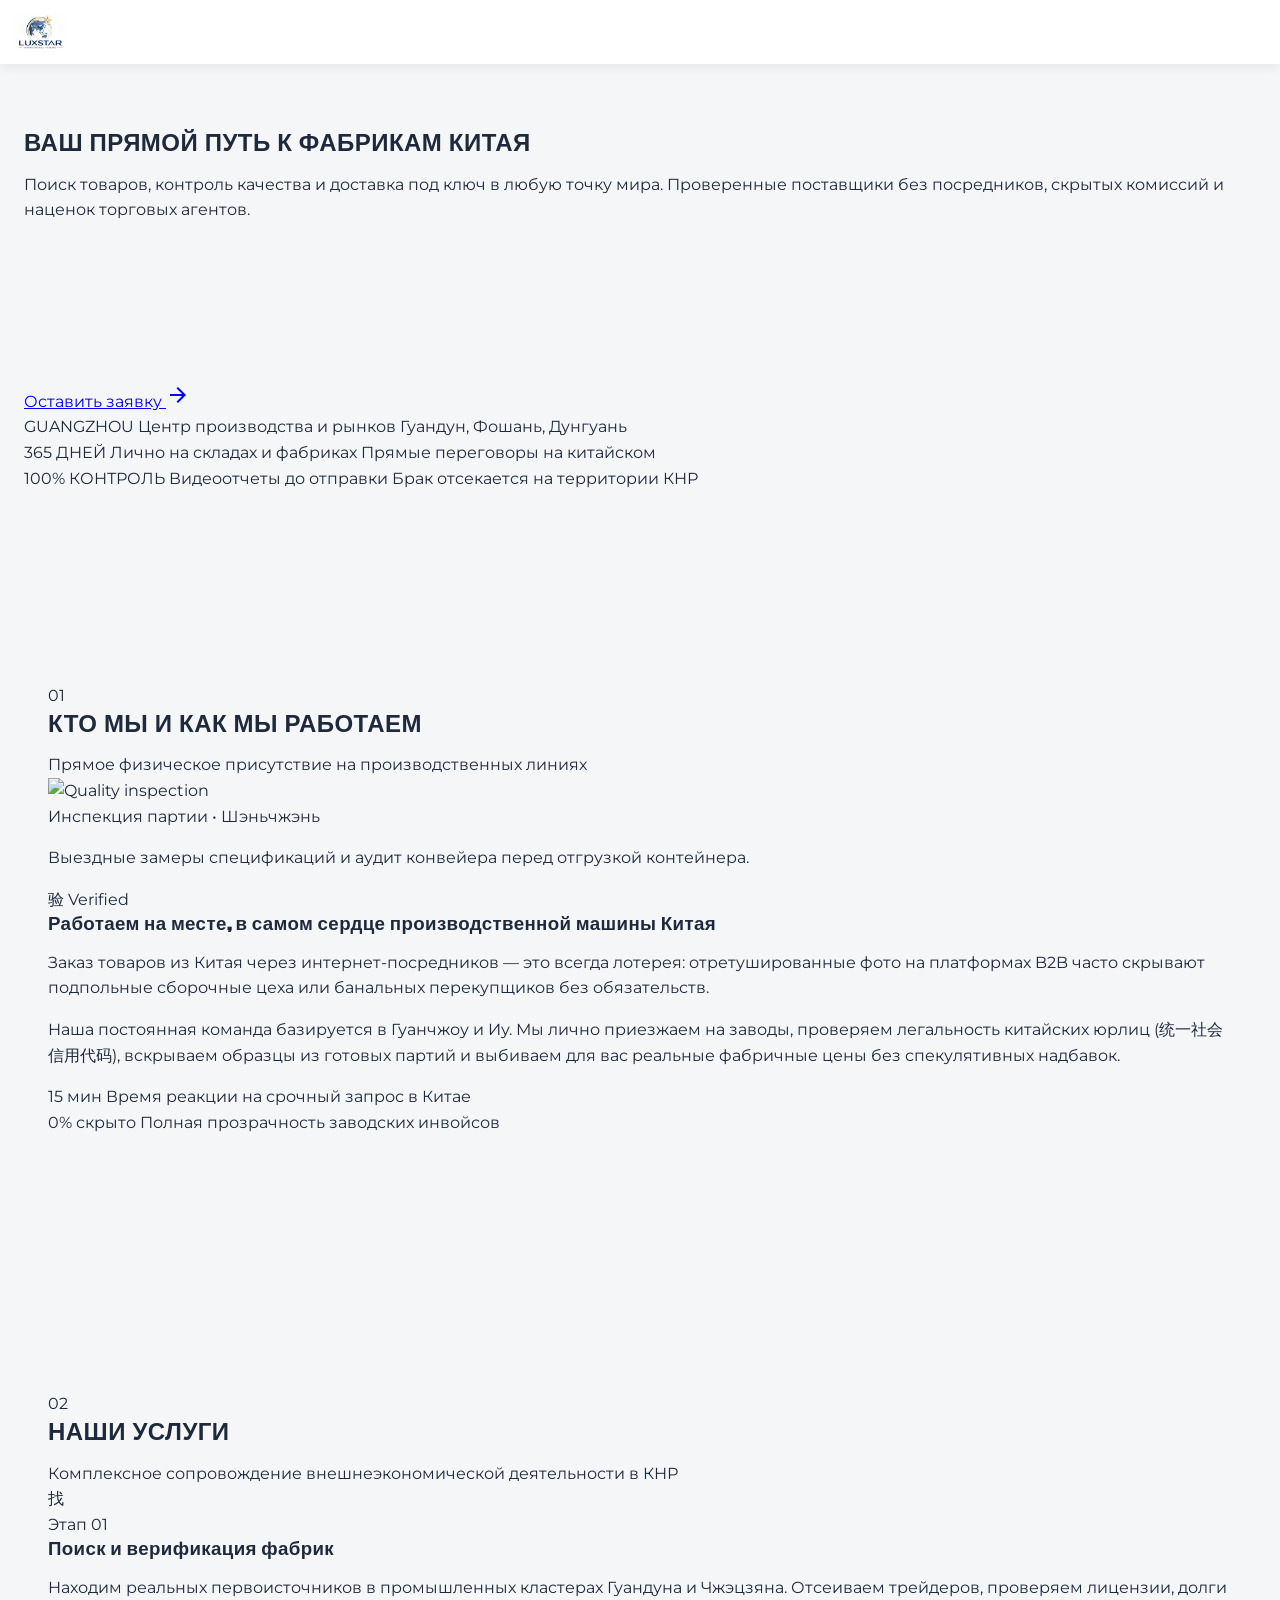
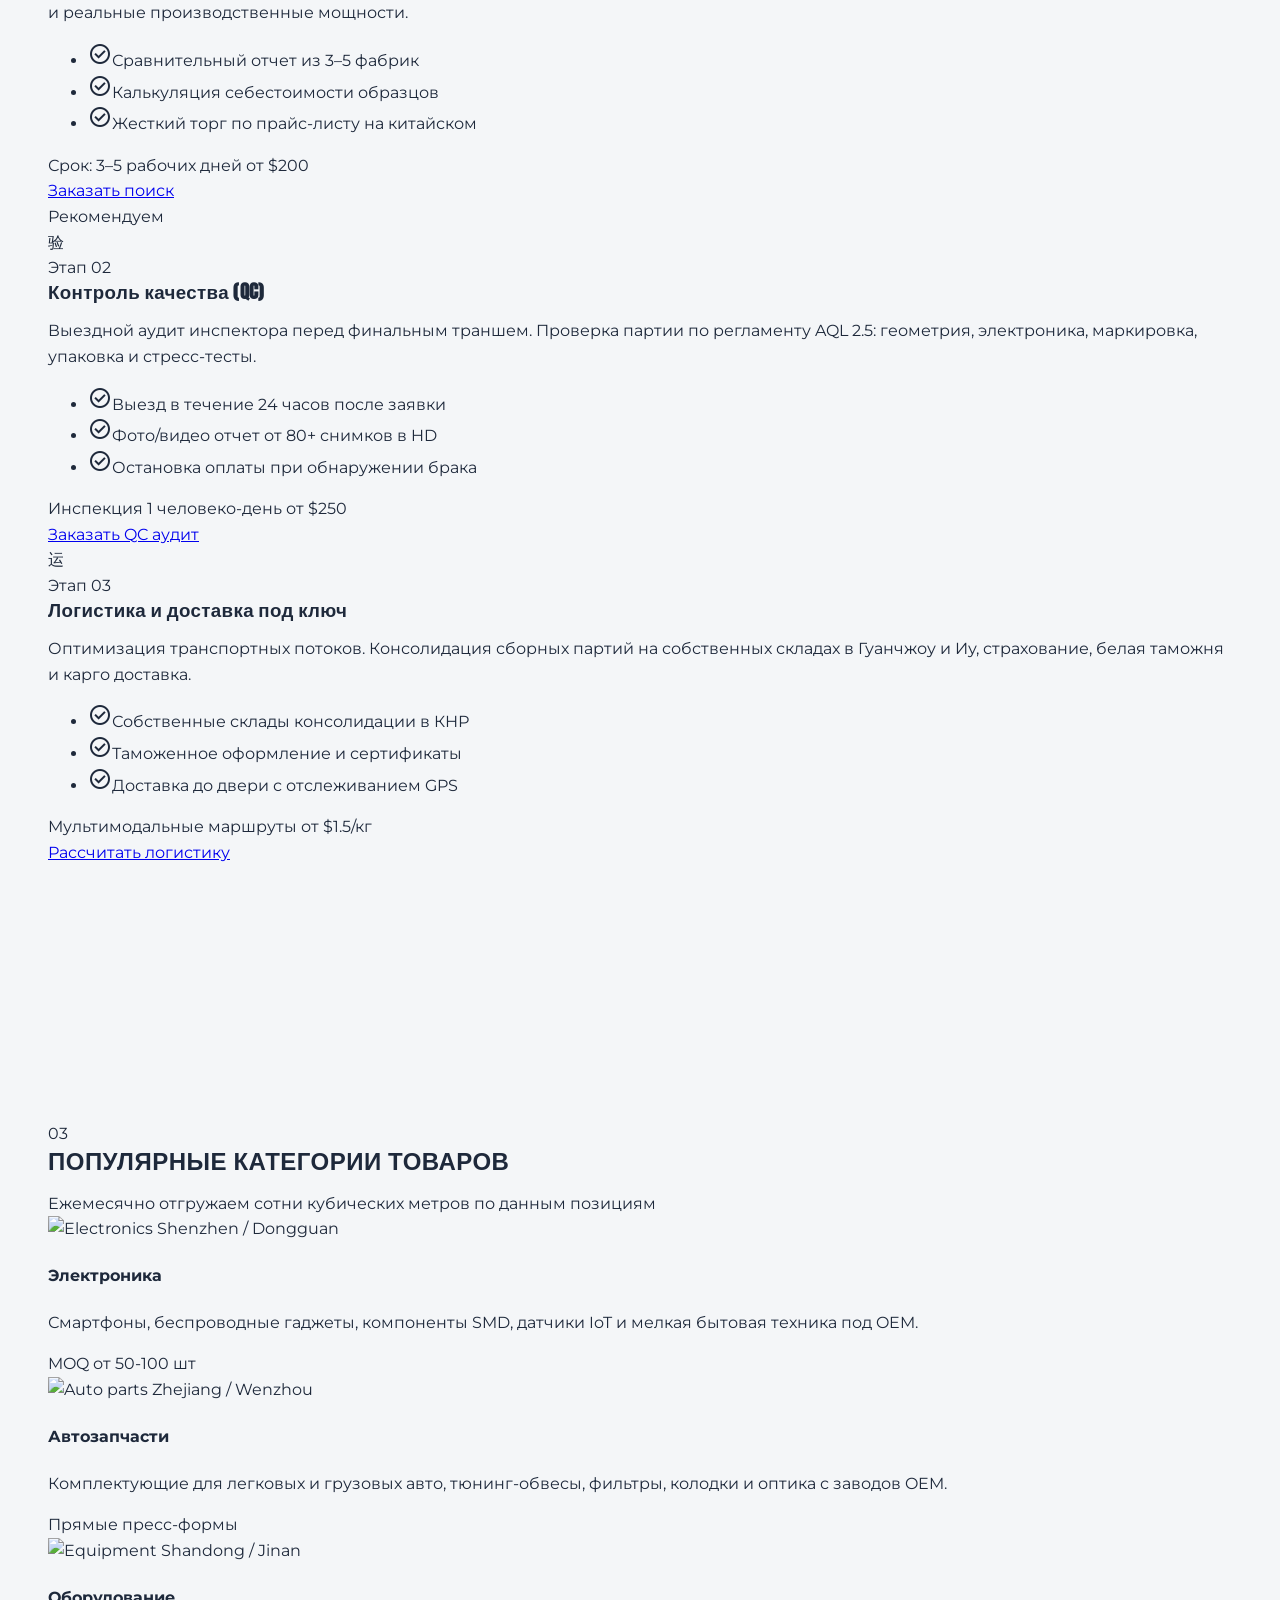
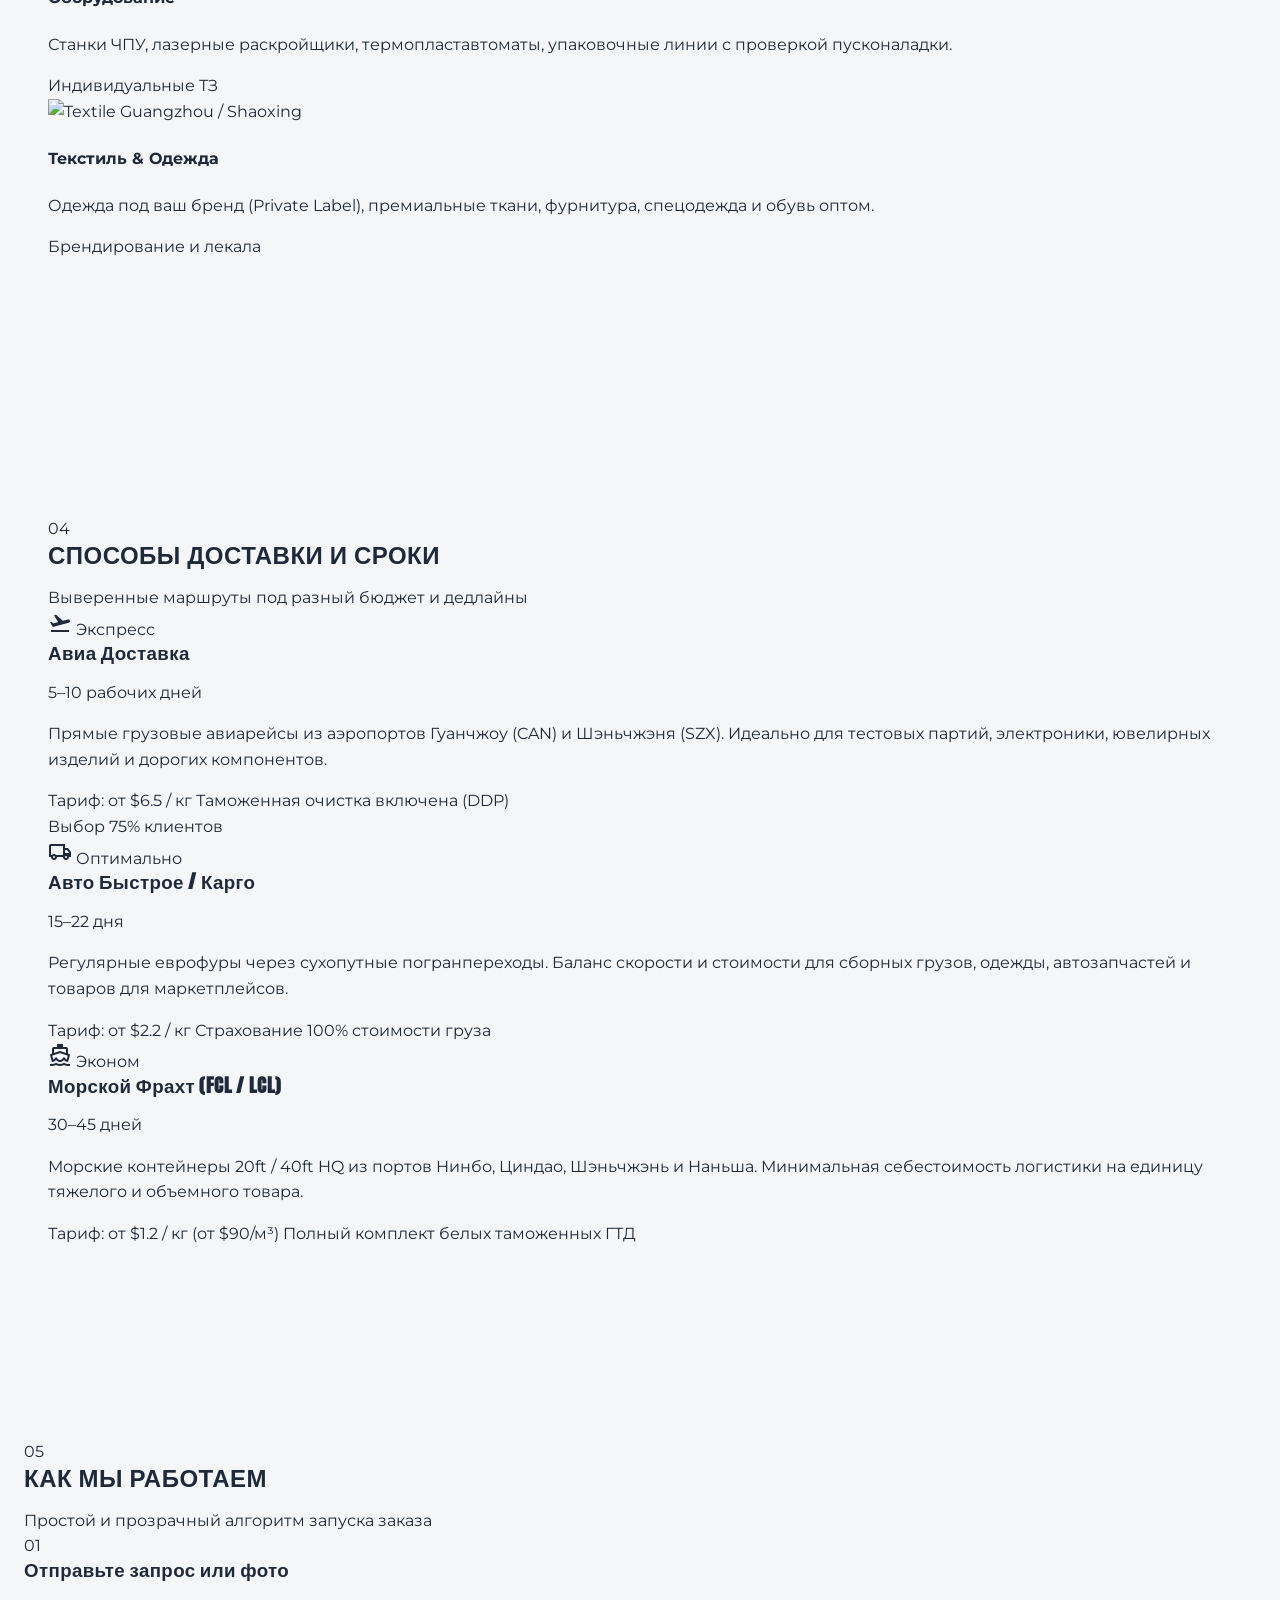
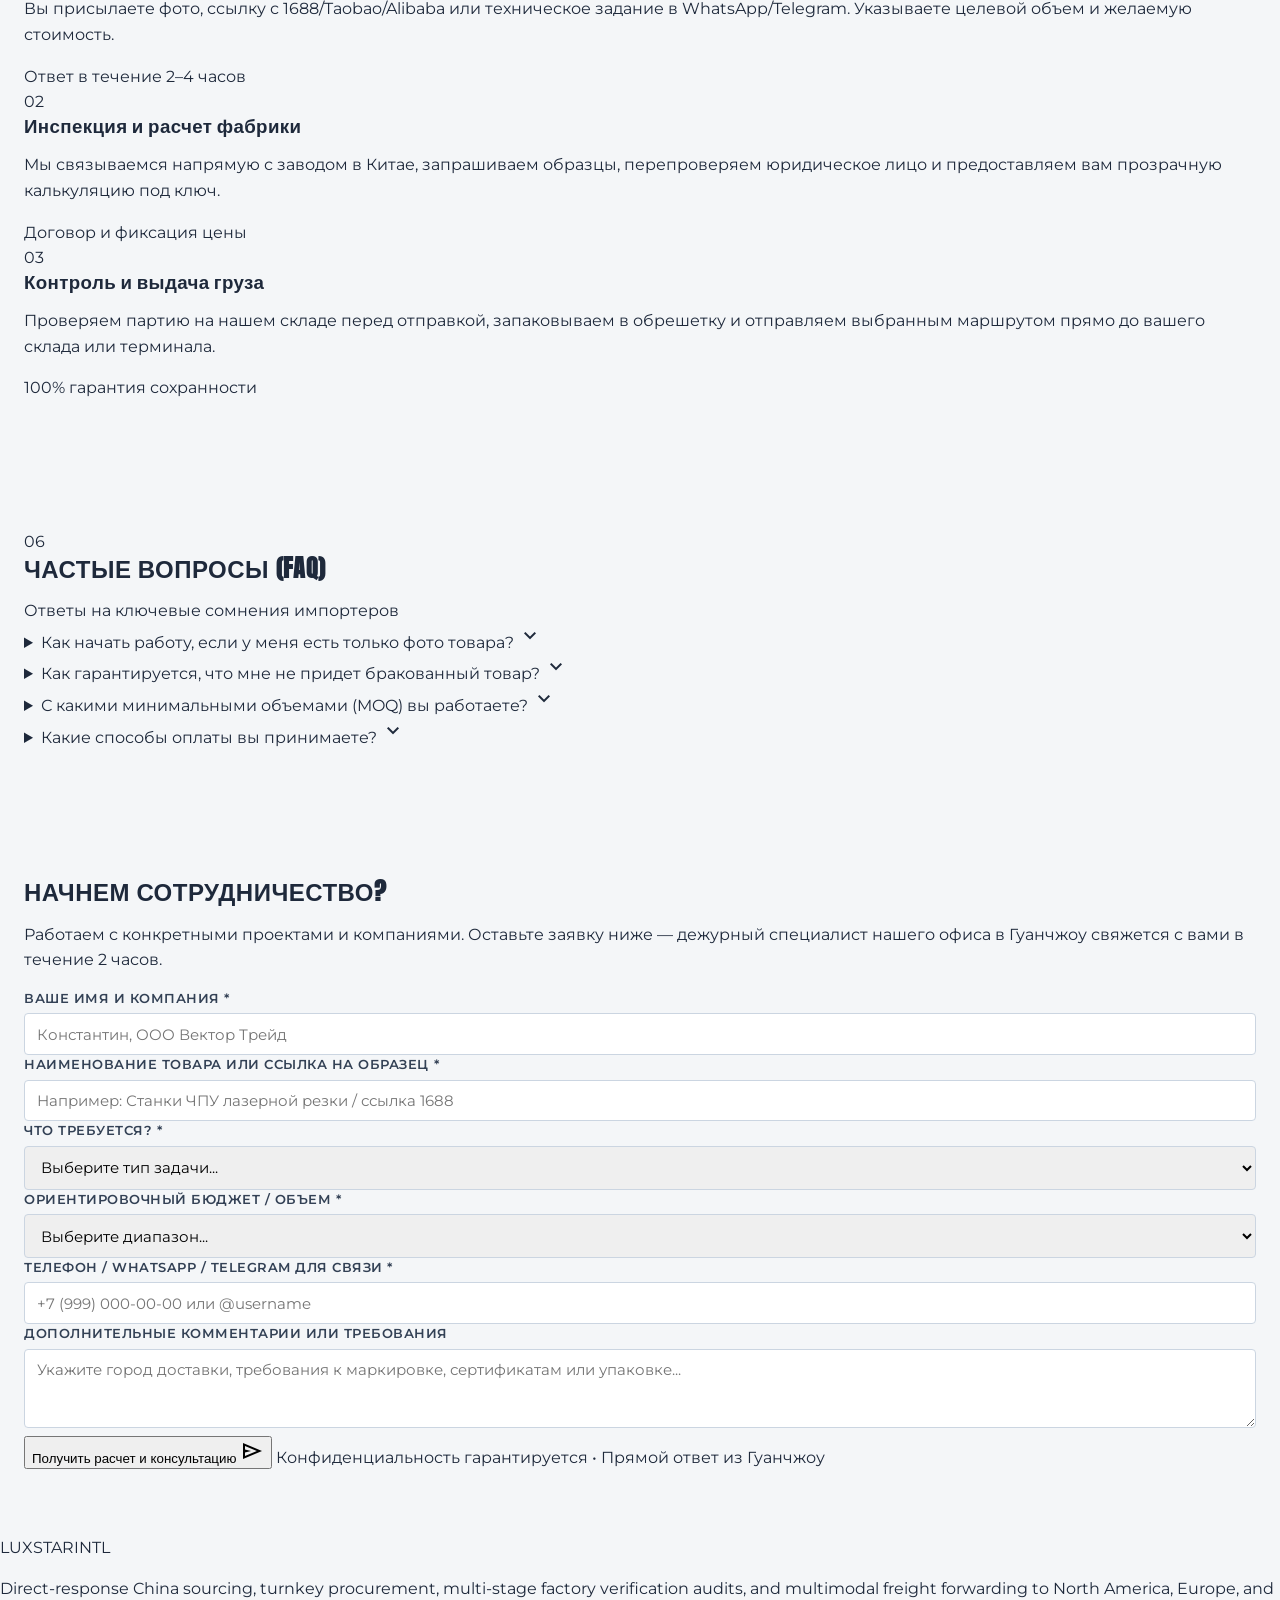
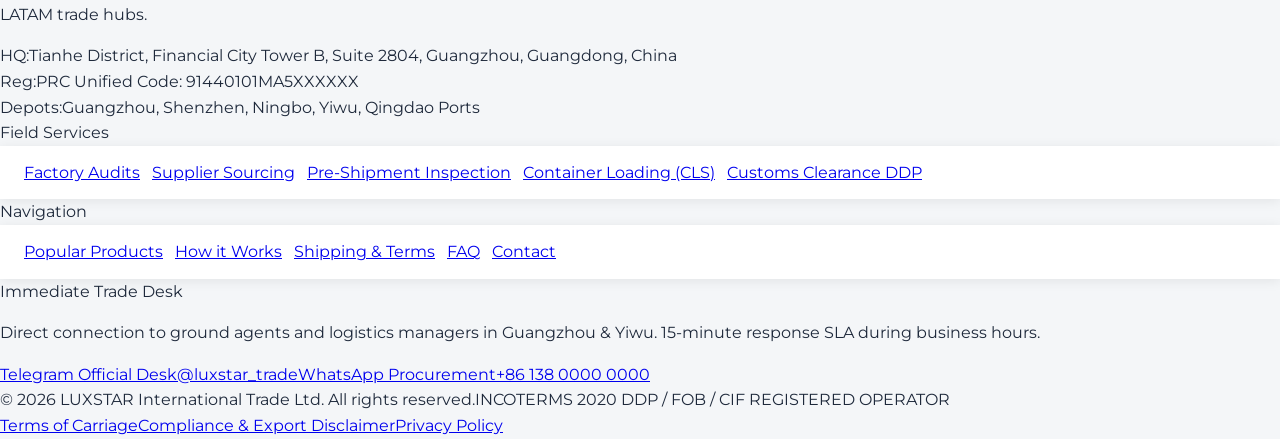
==== index.html @ 7fffc600 "Initial site split: css, sections, locales, assets" ====
<!DOCTYPE html>
<html class="light" lang="en"><head>
<meta charset="utf-8"/>
<meta content="width=device-width, initial-scale=1.0" name="viewport"/>
<title>Luxstar — Direct China Factory Access</title>
<link href="https://fonts.googleapis.com" rel="preconnect"/>
<link crossorigin="" href="https://fonts.gstatic.com" rel="preconnect"/>
<link href="https://fonts.googleapis.com/css2?family=Anton&amp;family=Montserrat:wght@400;500;600;700;800&amp;family=IBM+Plex+Sans:wght@400;500;600;700&amp;display=swap" rel="stylesheet"/>
<link href="https://fonts.googleapis.com/css2?family=Material+Symbols+Outlined:opsz,wght,FILL,GRAD@20..48,100..700,0..1,-50..200" rel="stylesheet"/>
<script src="https://cdn.tailwindcss.com?plugins=forms,container-queries"></script>
<script id="tailwind-config">tailwind.config={darkMode:"class",theme:{extend:{"colors":{"primary":"#0B3D91","secondary":"#00AEEF","whatsapp-green":"#25D366","page-bg":"#F4F6F8","text-main":"#1E293B","text-muted":"#64748B","border-soft":"#E2E8F0"},"fontFamily":{"headline-lg":["Montserrat","sans-serif"],"display-hero":["Anton","sans-serif"]}}}}</script>
<style>@layer base{html,body{margin:0;padding:0;}body{overscroll-behavior:none;}}</style>
<link rel="stylesheet" href="css/style.css"/>
</head><body><nav style="background:#fff;padding:12px;"><img src="logo.jpeg" alt="Luxstar" height="40" style="max-height:55px;width:auto;max-width:220px;"></nav>
<header>
<!-- 1. HERO SECTION -->
<section class="relative w-full bg-primary-dark overflow-hidden border-b border-primary">
<div class="absolute inset-0 z-0 bg-cover bg-center" style="background-image: linear-gradient(rgba(11, 45, 110, 0.65), rgba(7, 26, 68, 0.85)), url('https://lh3.googleusercontent.com/aida/[base64]'); background-size: cover; background-position: center center; background-repeat: no-repeat;"></div>
<div class="relative z-10 max-w-[1200px] mx-auto px-gutter pt-space-2xl pb-space-3xl flex flex-col justify-between min-h-[580px]">
<div class="max-w-4xl flex flex-col gap-space-md">
<h1 class="font-display-hero text-display-hero uppercase tracking-tight text-white leading-none" data-i18n-html="hero_title" id="hero-title">
  ВАШ ПРЯМОЙ ПУТЬ К <span class="text-secondary drop-shadow-[0_0_24px_rgba(0,174,239,0.5)]">ФАБРИКАМ КИТАЯ</span>
</h1>
<p class="font-body-lg text-body-lg text-blue-100 max-w-2xl mt-space-xs font-normal leading-relaxed" data-i18n="hero_sub">
  Поиск товаров, контроль качества и доставка под ключ в любую точку мира. Проверенные поставщики без посредников, скрытых комиссий и наценок торговых агентов.
</p>
<div class="flex flex-wrap items-center gap-space-md mt-20" style="margin-top: 160px;">
<a class="px-space-xl py-3.5 bg-secondary hover:bg-secondary-hover text-white font-headline-md text-headline-md tracking-wider uppercase rounded transition-all duration-200 shadow-[0_4px_20px_rgba(0,174,239,0.45)] hover:shadow-[0_6px_28px_rgba(0,174,239,0.65)] flex items-center gap-space-xs" href="#quote-form">
<span data-i18n="hero_cta">Оставить заявку</span>
<span class="material-symbols-outlined text-[20px]">arrow_forward</span>
</a>
</div>
</div>
<!-- Quick Metrics Strip -->
<div class="grid grid-cols-1 sm:grid-cols-3 gap-gutter pt-space-xl mt-space-2xl border-t border-white/20">
<div class="flex flex-col">
<span class="font-metric-num text-metric-num text-white tracking-wide">GUANGZHOU</span>
<span class="font-body-sm text-body-sm text-blue-200 uppercase font-semibold mt-1" data-i18n="stat1_title">Центр производства и рынков</span>
<span class="font-label-mono text-[11px] text-blue-300" data-i18n="stat1_sub">Гуандун, Фошань, Дунгуань</span>
</div>
<div class="flex flex-col">
<span class="font-metric-num text-metric-num text-white tracking-wide" data-i18n="stat2_num">365 ДНЕЙ</span>
<span class="font-body-sm text-body-sm text-blue-200 uppercase font-semibold mt-1" data-i18n="stat2_title">Лично на складах и фабриках</span>
<span class="font-label-mono text-[11px] text-blue-300" data-i18n="stat2_sub">Прямые переговоры на китайском</span>
</div>
<div class="flex flex-col">
<span class="font-metric-num text-metric-num text-secondary tracking-wide" data-i18n="stat3_num">100% КОНТРОЛЬ</span>
<span class="font-body-sm text-body-sm text-blue-200 uppercase font-semibold mt-1" data-i18n="stat3_title">Видеоотчеты до отправки</span>
<span class="font-label-mono text-[11px] text-blue-300" data-i18n="stat3_sub">Брак отсекается на территории КНР</span>
</div>
</div>
</div>
</section>

</header>
<section>
<!-- 2. ABOUT -->
<section class="w-full bg-white text-text-main py-space-3xl border-b border-border-soft">
<div class="max-w-[1200px] mx-auto px-gutter">
<div class="flex items-center gap-space-sm mb-space-2xl">
<div class="w-9 h-9 bg-primary text-white rounded flex items-center justify-center font-badge-stamp text-badge-stamp shadow-sm">01</div>
<div>
<h2 class="font-headline-xl text-headline-xl uppercase tracking-wider text-primary" data-i18n="sec1_title">КТО МЫ И КАК МЫ РАБОТАЕМ</h2>
<span class="font-body-sm text-body-sm text-text-muted" data-i18n="sec1_sub">Прямое физическое присутствие на производственных линиях</span>
</div>
</div>
<div class="grid grid-cols-1 lg:grid-cols-12 gap-gutter items-center">
<div class="lg:col-span-6 relative">
<div class="relative overflow-hidden rounded-lg shadow-xl border border-border-soft bg-slate-100">
<img alt="Quality inspection" class="w-full h-[460px] object-cover transition-all duration-500" src="https://lh3.googleusercontent.com/aida-public/[base64]"/>
<div class="absolute bottom-0 left-0 right-0 bg-gradient-to-t from-primary-dark/95 via-primary-dark/80 to-transparent p-space-md text-white">
<span class="font-label-mono text-label-mono text-secondary uppercase tracking-wider font-semibold" data-i18n="img_badge">Инспекция партии • Шэньчжэнь</span>
<p class="font-body-sm text-body-sm text-blue-100 mt-1" data-i18n="img_desc">Выездные замеры спецификаций и аудит конвейера перед отгрузкой контейнера.</p>
</div>
</div>
<div class="absolute -top-3 -right-3 w-16 h-16 rounded-lg bg-primary text-white flex flex-col items-center justify-center shadow-lg font-headline-md text-center leading-none border-2 border-white">
<span class="font-badge-stamp text-lg text-secondary">验</span>
<span class="font-label-mono text-[9px] uppercase tracking-tighter mt-1 font-bold">Verified</span>
</div>
</div>
<div class="lg:col-span-6 flex flex-col gap-space-md pl-0 lg:pl-space-md">
<h3 class="font-headline-lg text-headline-lg uppercase text-text-main font-bold leading-tight" data-i18n="about_heading">
  Работаем на месте, в самом сердце производственной машины Китая
</h3>
<p class="font-body-md text-body-md text-text-muted leading-relaxed" data-i18n="about_p1">
  Заказ товаров из Китая через интернет-посредников — это всегда лотерея: отретушированные фото на платформах B2B часто скрывают подпольные сборочные цеха или банальных перекупщиков без обязательств.
</p>
<p class="font-body-md text-body-md text-text-muted leading-relaxed" data-i18n="about_p2">
  Наша постоянная команда базируется в Гуанчжоу и Иу. Мы лично приезжаем на заводы, проверяем легальность китайских юрлиц (统一社会信用代码), вскрываем образцы из готовых партий и выбиваем для вас реальные фабричные цены без спекулятивных надбавок.
</p>
<div class="grid grid-cols-2 gap-space-sm pt-space-xs mt-space-xs">
<div class="bg-page-bg p-space-md rounded-lg border border-border-soft shadow-sm flex flex-col">
<span class="font-headline-md text-headline-md text-primary font-bold" data-i18n="about_stat1_num">15 мин</span>
<span class="font-body-sm text-body-sm text-text-muted font-medium mt-1" data-i18n="about_stat1_text">Время реакции на срочный запрос в Китае</span>
</div>
<div class="bg-page-bg p-space-md rounded-lg border border-border-soft shadow-sm flex flex-col">
<span class="font-headline-md text-headline-md text-secondary font-bold" data-i18n="about_stat2_num">0% скрыто</span>
<span class="font-body-sm text-body-sm text-text-muted font-medium mt-1" data-i18n="about_stat2_text">Полная прозрачность заводских инвойсов</span>
</div>
</div>
</div>
</div>
</div>
</section>

</section>
<section>
<!-- 3. SERVICES -->
<section class="w-full bg-page-bg py-space-3xl border-b border-border-soft" id="services-sec">
<div class="max-w-[1200px] mx-auto px-gutter">
<div class="flex items-center gap-space-sm mb-space-2xl">
<div class="w-9 h-9 bg-primary text-white rounded flex items-center justify-center font-badge-stamp text-badge-stamp shadow-sm">02</div>
<div>
<h2 class="font-headline-xl text-headline-xl uppercase tracking-wider text-primary" data-i18n="sec2_title">НАШИ УСЛУГИ</h2>
<span class="font-body-sm text-body-sm text-text-muted" data-i18n="sec2_sub">Комплексное сопровождение внешнеэкономической деятельности в КНР</span>
</div>
</div>
<div class="grid grid-cols-1 lg:grid-cols-3 gap-gutter">
<!-- Card 1 -->
<div class="bg-white p-space-lg rounded-lg border border-border-soft shadow-sm flex flex-col justify-between hover:shadow-md hover:border-blue-300 transition-all duration-200 group">
<div class="flex flex-col gap-space-md">
<div class="flex items-center justify-between">
<div class="w-10 h-10 bg-primary/10 text-primary rounded flex items-center justify-center font-badge-stamp text-lg font-bold">找</div>
<span class="font-label-mono text-label-mono text-secondary font-bold tracking-widest uppercase text-[11px] bg-sky-50 px-2 py-0.5 rounded" data-i18n="s1_step">Этап 01</span>
</div>
<h3 class="font-headline-lg text-headline-lg text-primary uppercase font-bold" data-i18n="s1_title">Поиск и верификация фабрик</h3>
<p class="font-body-sm text-body-sm text-text-muted leading-relaxed" data-i18n="s1_desc">Находим реальных первоисточников в промышленных кластерах Гуандуна и Чжэцзяна. Отсеиваем трейдеров, проверяем лицензии, долги и реальные производственные мощности.</p>
<ul class="flex flex-col gap-space-xs font-body-sm text-body-sm text-text-main pt-space-xs">
<li class="flex items-center gap-2"><span class="material-symbols-outlined text-whatsapp-green text-[18px]">check_circle</span><span data-i18n="s1_b1">Сравнительный отчет из 3–5 фабрик</span></li>
<li class="flex items-center gap-2"><span class="material-symbols-outlined text-whatsapp-green text-[18px]">check_circle</span><span data-i18n="s1_b2">Калькуляция себестоимости образцов</span></li>
<li class="flex items-center gap-2"><span class="material-symbols-outlined text-whatsapp-green text-[18px]">check_circle</span><span data-i18n="s1_b3">Жесткий торг по прайс-листу на китайском</span></li>
</ul>
</div>
<div class="mt-space-xl pt-space-md border-t border-border-soft flex flex-col gap-space-sm">
<div class="flex items-center justify-between">
<span class="font-label-mono text-label-mono text-text-muted uppercase text-xs" data-i18n="s1_lead">Срок: 3–5 рабочих дней</span>
<span class="font-headline-md text-primary font-bold" data-i18n="s1_price">от $200</span>
</div>
<a class="w-full py-2.5 bg-primary hover:bg-primary-light text-white text-center rounded font-headline-md text-sm uppercase tracking-wider transition-colors shadow-sm" data-i18n="s1_btn" href="#quote-form">Заказать поиск</a>
</div>
</div>
<!-- Card 2 -->
<div class="bg-white p-space-lg rounded-lg border-2 border-secondary/50 shadow-md flex flex-col justify-between hover:shadow-lg transition-all duration-200 group relative">
<div class="absolute -top-3 right-4 bg-secondary text-white text-[10px] font-label-mono uppercase tracking-wider px-2 py-0.5 rounded font-bold" data-i18n="badge_recommended">Рекомендуем</div>
<div class="flex flex-col gap-space-md">
<div class="flex items-center justify-between">
<div class="w-10 h-10 bg-primary/10 text-primary rounded flex items-center justify-center font-badge-stamp text-lg font-bold">验</div>
<span class="font-label-mono text-label-mono text-secondary font-bold tracking-widest uppercase text-[11px] bg-sky-50 px-2 py-0.5 rounded" data-i18n="s2_step">Этап 02</span>
</div>
<h3 class="font-headline-lg text-headline-lg text-primary uppercase font-bold" data-i18n="s2_title">Контроль качества (QC)</h3>
<p class="font-body-sm text-body-sm text-text-muted leading-relaxed" data-i18n="s2_desc">Выездной аудит инспектора перед финальным траншем. Проверка партии по регламенту AQL 2.5: геометрия, электроника, маркировка, упаковка и стресс-тесты.</p>
<ul class="flex flex-col gap-space-xs font-body-sm text-body-sm text-text-main pt-space-xs">
<li class="flex items-center gap-2"><span class="material-symbols-outlined text-whatsapp-green text-[18px]">check_circle</span><span data-i18n="s2_b1">Выезд в течение 24 часов после заявки</span></li>
<li class="flex items-center gap-2"><span class="material-symbols-outlined text-whatsapp-green text-[18px]">check_circle</span><span data-i18n="s2_b2">Фото/видео отчет от 80+ снимков в HD</span></li>
<li class="flex items-center gap-2"><span class="material-symbols-outlined text-whatsapp-green text-[18px]">check_circle</span><span data-i18n="s2_b3">Остановка оплаты при обнаружении брака</span></li>
</ul>
</div>
<div class="mt-space-xl pt-space-md border-t border-border-soft flex flex-col gap-space-sm">
<div class="flex items-center justify-between">
<span class="font-label-mono text-label-mono text-text-muted uppercase text-xs" data-i18n="s2_lead">Инспекция 1 человеко-день</span>
<span class="font-headline-md text-primary font-bold" data-i18n="s2_price">от $250</span>
</div>
<a class="w-full py-2.5 bg-secondary hover:bg-secondary-hover text-white text-center rounded font-headline-md text-sm uppercase tracking-wider transition-colors shadow-sm" data-i18n="s2_btn" href="#quote-form">Заказать QC аудит</a>
</div>
</div>
<!-- Card 3 -->
<div class="bg-white p-space-lg rounded-lg border border-border-soft shadow-sm flex flex-col justify-between hover:shadow-md hover:border-blue-300 transition-all duration-200 group">
<div class="flex flex-col gap-space-md">
<div class="flex items-center justify-between">
<div class="w-10 h-10 bg-primary/10 text-primary rounded flex items-center justify-center font-badge-stamp text-lg font-bold">运</div>
<span class="font-label-mono text-label-mono text-secondary font-bold tracking-widest uppercase text-[11px] bg-sky-50 px-2 py-0.5 rounded" data-i18n="s3_step">Этап 03</span>
</div>
<h3 class="font-headline-lg text-headline-lg text-primary uppercase font-bold" data-i18n="s3_title">Логистика и доставка под ключ</h3>
<p class="font-body-sm text-body-sm text-text-muted leading-relaxed" data-i18n="s3_desc">Оптимизация транспортных потоков. Консолидация сборных партий на собственных складах в Гуанчжоу и Иу, страхование, белая таможня и карго доставка.</p>
<ul class="flex flex-col gap-space-xs font-body-sm text-body-sm text-text-main pt-space-xs">
<li class="flex items-center gap-2"><span class="material-symbols-outlined text-whatsapp-green text-[18px]">check_circle</span><span data-i18n="s3_b1">Собственные склады консолидации в КНР</span></li>
<li class="flex items-center gap-2"><span class="material-symbols-outlined text-whatsapp-green text-[18px]">check_circle</span><span data-i18n="s3_b2">Таможенное оформление и сертификаты</span></li>
<li class="flex items-center gap-2"><span class="material-symbols-outlined text-whatsapp-green text-[18px]">check_circle</span><span data-i18n="s3_b3">Доставка до двери с отслеживанием GPS</span></li>
</ul>
</div>
<div class="mt-space-xl pt-space-md border-t border-border-soft flex flex-col gap-space-sm">
<div class="flex items-center justify-between">
<span class="font-label-mono text-label-mono text-text-muted uppercase text-xs" data-i18n="s3_lead">Мультимодальные маршруты</span>
<span class="font-headline-md text-primary font-bold" data-i18n="s3_price">от $1.5/кг</span>
</div>
<a class="w-full py-2.5 bg-primary hover:bg-primary-light text-white text-center rounded font-headline-md text-sm uppercase tracking-wider transition-colors shadow-sm" data-i18n="s3_btn" href="#quote-form">Рассчитать логистику</a>
</div>
</div>
</div>
</div>
</section>

</section>
<section>
<!-- 4. POPULAR PRODUCT CATEGORIES -->
<section class="w-full bg-white py-space-3xl border-b border-border-soft" id="products-sec">
<div class="max-w-[1200px] mx-auto px-gutter">
<div class="flex items-center justify-between mb-space-2xl">
<div class="flex items-center gap-space-sm">
<div class="w-9 h-9 bg-primary text-white rounded flex items-center justify-center font-badge-stamp text-badge-stamp shadow-sm">03</div>
<div>
<h2 class="font-headline-xl text-headline-xl uppercase tracking-wider text-primary" data-i18n="sec3_title">ПОПУЛЯРНЫЕ КАТЕГОРИИ ТОВАРОВ</h2>
<span class="font-body-sm text-body-sm text-text-muted" data-i18n="sec3_sub">Ежемесячно отгружаем сотни кубических метров по данным позициям</span>
</div>
</div>
</div>
<div class="grid grid-cols-1 sm:grid-cols-2 lg:grid-cols-4 gap-gutter">
<div class="bg-page-bg rounded-lg overflow-hidden border border-border-soft hover:border-secondary transition-all duration-300 shadow-sm flex flex-col justify-between group">
<div class="relative h-48 overflow-hidden bg-slate-200">
<img alt="Electronics" class="w-full h-full object-cover group-hover:scale-105 transition-transform duration-300" src="https://lh3.googleusercontent.com/aida-public/[base64]"/>
<span class="absolute top-2 left-2 bg-primary/90 text-white text-[11px] font-label-mono uppercase px-2 py-0.5 rounded shadow">Shenzhen / Dongguan</span>
</div>
<div class="p-space-md flex flex-col gap-space-xs flex-grow bg-white">
<h4 class="font-headline-md text-headline-md text-primary uppercase font-bold" data-i18n="cat1_title">Электроника</h4>
<p class="font-body-sm text-body-sm text-text-muted" data-i18n="cat1_desc">Смартфоны, беспроводные гаджеты, компоненты SMD, датчики IoT и мелкая бытовая техника под OEM.</p>
</div>
<div class="p-space-md pt-0 bg-white">
<span class="font-label-mono text-label-mono text-secondary font-bold uppercase" data-i18n="cat1_moq">MOQ от 50-100 шт</span>
</div>
</div>
<div class="bg-page-bg rounded-lg overflow-hidden border border-border-soft hover:border-secondary transition-all duration-300 shadow-sm flex flex-col justify-between group">
<div class="relative h-48 overflow-hidden bg-slate-200">
<img alt="Auto parts" class="w-full h-full object-cover group-hover:scale-105 transition-transform duration-300" src="https://lh3.googleusercontent.com/aida-public/[base64]"/>
<span class="absolute top-2 left-2 bg-primary/90 text-white text-[11px] font-label-mono uppercase px-2 py-0.5 rounded shadow">Zhejiang / Wenzhou</span>
</div>
<div class="p-space-md flex flex-col gap-space-xs flex-grow bg-white">
<h4 class="font-headline-md text-headline-md text-primary uppercase font-bold" data-i18n="cat2_title">Автозапчасти</h4>
<p class="font-body-sm text-body-sm text-text-muted" data-i18n="cat2_desc">Комплектующие для легковых и грузовых авто, тюнинг-обвесы, фильтры, колодки и оптика с заводов OEM.</p>
</div>
<div class="p-space-md pt-0 bg-white">
<span class="font-label-mono text-label-mono text-secondary font-bold uppercase" data-i18n="cat2_moq">Прямые пресс-формы</span>
</div>
</div>
<div class="bg-page-bg rounded-lg overflow-hidden border border-border-soft hover:border-secondary transition-all duration-300 shadow-sm flex flex-col justify-between group">
<div class="relative h-48 overflow-hidden bg-slate-200">
<img alt="Equipment" class="w-full h-full object-cover group-hover:scale-105 transition-transform duration-300" src="https://lh3.googleusercontent.com/aida-public/[base64]"/>
<span class="absolute top-2 left-2 bg-primary/90 text-white text-[11px] font-label-mono uppercase px-2 py-0.5 rounded shadow">Shandong / Jinan</span>
</div>
<div class="p-space-md flex flex-col gap-space-xs flex-grow bg-white">
<h4 class="font-headline-md text-headline-md text-primary uppercase font-bold" data-i18n="cat3_title">Оборудование</h4>
<p class="font-body-sm text-body-sm text-text-muted" data-i18n="cat3_desc">Станки ЧПУ, лазерные раскройщики, термопластавтоматы, упаковочные линии с проверкой пусконаладки.</p>
</div>
<div class="p-space-md pt-0 bg-white">
<span class="font-label-mono text-label-mono text-secondary font-bold uppercase" data-i18n="cat3_moq">Индивидуальные ТЗ</span>
</div>
</div>
<div class="bg-page-bg rounded-lg overflow-hidden border border-border-soft hover:border-secondary transition-all duration-300 shadow-sm flex flex-col justify-between group">
<div class="relative h-48 overflow-hidden bg-slate-200">
<img alt="Textile" class="w-full h-full object-cover group-hover:scale-105 transition-transform duration-300" src="https://lh3.googleusercontent.com/aida-public/[base64]"/>
<span class="absolute top-2 left-2 bg-primary/90 text-white text-[11px] font-label-mono uppercase px-2 py-0.5 rounded shadow">Guangzhou / Shaoxing</span>
</div>
<div class="p-space-md flex flex-col gap-space-xs flex-grow bg-white">
<h4 class="font-headline-md text-headline-md text-primary uppercase font-bold" data-i18n="cat4_title">Текстиль &amp; Одежда</h4>
<p class="font-body-sm text-body-sm text-text-muted" data-i18n="cat4_desc">Одежда под ваш бренд (Private Label), премиальные ткани, фурнитура, спецодежда и обувь оптом.</p>
</div>
<div class="p-space-md pt-0 bg-white">
<span class="font-label-mono text-label-mono text-secondary font-bold uppercase" data-i18n="cat4_moq">Брендирование и лекала</span>
</div>
</div>
</div>
</div>
</section>

</section>
<section>
<!-- 5. SHIPPING & DELIVERY TERMS -->
<section class="w-full bg-[#EEF2F6] py-space-3xl border-b border-border-soft" id="shipping-sec">
<div class="max-w-[1200px] mx-auto px-gutter">
<div class="flex items-center gap-space-sm mb-space-2xl">
<div class="w-9 h-9 bg-primary text-white rounded flex items-center justify-center font-badge-stamp text-badge-stamp shadow-sm">04</div>
<div>
<h2 class="font-headline-xl text-headline-xl uppercase tracking-wider text-primary" data-i18n="sec4_title">СПОСОБЫ ДОСТАВКИ И СРОКИ</h2>
<span class="font-body-sm text-body-sm text-text-muted" data-i18n="sec4_sub">Выверенные маршруты под разный бюджет и дедлайны</span>
</div>
</div>
<div class="grid grid-cols-1 md:grid-cols-3 gap-gutter">
<div class="bg-white p-space-lg rounded-lg border border-border-soft flex flex-col justify-between shadow-sm hover:shadow-md transition-shadow">
<div class="flex flex-col gap-space-sm">
<div class="flex items-center justify-between">
<span class="material-symbols-outlined text-primary text-[36px]">flight_takeoff</span>
<span class="font-label-mono text-white bg-secondary px-2.5 py-0.5 rounded text-xs font-bold uppercase" data-i18n="ship1_tag">Экспресс</span>
</div>
<h3 class="font-headline-md text-headline-md text-primary uppercase mt-space-xs font-bold" data-i18n="ship1_title">Авиа Доставка</h3>
<div class="flex items-baseline gap-2">
<span class="font-metric-num text-secondary text-2xl">5–10</span>
<span class="font-body-md text-text-muted" data-i18n="days_work">рабочих дней</span>
</div>
<p class="font-body-sm text-body-sm text-text-muted leading-relaxed" data-i18n="ship1_desc">Прямые грузовые авиарейсы из аэропортов Гуанчжоу (CAN) и Шэньчжэня (SZX). Идеально для тестовых партий, электроники, ювелирных изделий и дорогих компонентов.</p>
</div>
<div class="mt-space-lg pt-space-sm border-t border-border-soft flex flex-col gap-1 font-label-mono text-[11px] text-text-muted">
<span class="text-primary font-bold" data-i18n="ship1_rate">Тариф: от $6.5 / кг</span>
<span data-i18n="ship1_clear">Таможенная очистка включена (DDP)</span>
</div>
</div>
<div class="bg-white p-space-lg rounded-lg border-2 border-primary relative flex flex-col justify-between shadow-md">
<div class="absolute -top-3 right-4 bg-primary text-white text-[10px] font-label-mono uppercase tracking-wider px-2.5 py-0.5 rounded font-bold shadow-sm" data-i18n="badge_choice">Выбор 75% клиентов</div>
<div class="flex flex-col gap-space-sm">
<div class="flex items-center justify-between">
<span class="material-symbols-outlined text-primary text-[36px]">local_shipping</span>
<span class="font-label-mono text-primary bg-sky-100 px-2.5 py-0.5 rounded text-xs font-bold uppercase" data-i18n="ship2_tag">Оптимально</span>
</div>
<h3 class="font-headline-md text-headline-md text-primary uppercase mt-space-xs font-bold" data-i18n="ship2_title">Авто Быстрое / Карго</h3>
<div class="flex items-baseline gap-2">
<span class="font-metric-num text-primary text-2xl">15–22</span>
<span class="font-body-md text-text-muted" data-i18n="days_regular">дня</span>
</div>
<p class="font-body-sm text-body-sm text-text-muted leading-relaxed" data-i18n="ship2_desc">Регулярные еврофуры через сухопутные погранпереходы. Баланс скорости и стоимости для сборных грузов, одежды, автозапчастей и товаров для маркетплейсов.</p>
</div>
<div class="mt-space-lg pt-space-sm border-t border-border-soft flex flex-col gap-1 font-label-mono text-[11px] text-text-muted">
<span class="text-primary font-bold" data-i18n="ship2_rate">Тариф: от $2.2 / кг</span>
<span data-i18n="ship2_insure">Страхование 100% стоимости груза</span>
</div>
</div>
<div class="bg-white p-space-lg rounded-lg border border-border-soft flex flex-col justify-between shadow-sm hover:shadow-md transition-shadow">
<div class="flex flex-col gap-space-sm">
<div class="flex items-center justify-between">
<span class="material-symbols-outlined text-primary text-[36px]">directions_boat</span>
<span class="font-label-mono text-text-muted bg-slate-100 px-2.5 py-0.5 rounded text-xs font-bold uppercase" data-i18n="ship3_tag">Эконом</span>
</div>
<h3 class="font-headline-md text-headline-md text-primary uppercase mt-space-xs font-bold" data-i18n="ship3_title">Морской Фрахт (FCL / LCL)</h3>
<div class="flex items-baseline gap-2">
<span class="font-metric-num text-secondary text-2xl">30–45</span>
<span class="font-body-md text-text-muted" data-i18n="days_regular">дней</span>
</div>
<p class="font-body-sm text-body-sm text-text-muted leading-relaxed" data-i18n="ship3_desc">Морские контейнеры 20ft / 40ft HQ из портов Нинбо, Циндао, Шэньчжэнь и Наньша. Минимальная себестоимость логистики на единицу тяжелого и объемного товара.</p>
</div>
<div class="mt-space-lg pt-space-sm border-t border-border-soft flex flex-col gap-1 font-label-mono text-[11px] text-text-muted">
<span class="text-primary font-bold" data-i18n="ship3_rate">Тариф: от $1.2 / кг (от $90/м³)</span>
<span data-i18n="ship3_docs">Полный комплект белых таможенных ГТД</span>
</div>
</div>
</div>
</div>
</section>

</section>
<footer>
<!-- 6. HOW IT WORKS -->
<section class="w-full bg-white text-text-main py-space-3xl border-b border-border-soft" id="how-sec">
<div class="max-w-[1200px] mx-auto px-gutter">
<div class="flex items-center gap-space-sm mb-space-2xl">
<div class="w-9 h-9 bg-primary text-white rounded flex items-center justify-center font-badge-stamp text-badge-stamp shadow-sm">05</div>
<div>
<h2 class="font-headline-xl text-headline-xl uppercase tracking-wider text-primary" data-i18n="sec5_title">КАК МЫ РАБОТАЕМ</h2>
<span class="font-body-sm text-body-sm text-text-muted" data-i18n="sec5_sub">Простой и прозрачный алгоритм запуска заказа</span>
</div>
</div>
<div class="grid grid-cols-1 md:grid-cols-3 gap-gutter relative">
<div class="bg-page-bg p-space-lg rounded-lg shadow-sm border border-border-soft flex flex-col justify-between hover:border-secondary transition-colors">
<div class="flex flex-col gap-space-sm">
<span class="font-display-hero text-display-hero text-primary leading-none">01</span>
<h3 class="font-headline-md text-headline-md uppercase text-primary font-bold" data-i18n="step1_title">Отправьте запрос или фото</h3>
<p class="font-body-sm text-body-sm text-text-muted leading-relaxed" data-i18n="step1_desc">Вы присылаете фото, ссылку с 1688/Taobao/Alibaba или техническое задание в WhatsApp/Telegram. Указываете целевой объем и желаемую стоимость.</p>
</div>
<div class="mt-space-md pt-space-xs font-label-mono text-[11px] text-secondary font-bold uppercase tracking-wider" data-i18n="step1_badge">Ответ в течение 2–4 часов</div>
</div>
<div class="bg-page-bg p-space-lg rounded-lg shadow-sm border border-border-soft flex flex-col justify-between hover:border-secondary transition-colors">
<div class="flex flex-col gap-space-sm">
<span class="font-display-hero text-display-hero text-primary leading-none">02</span>
<h3 class="font-headline-md text-headline-md uppercase text-primary font-bold" data-i18n="step2_title">Инспекция и расчет фабрики</h3>
<p class="font-body-sm text-body-sm text-text-muted leading-relaxed" data-i18n="step2_desc">Мы связываемся напрямую с заводом в Китае, запрашиваем образцы, перепроверяем юридическое лицо и предоставляем вам прозрачную калькуляцию под ключ.</p>
</div>
<div class="mt-space-md pt-space-xs font-label-mono text-[11px] text-secondary font-bold uppercase tracking-wider" data-i18n="step2_badge">Договор и фиксация цены</div>
</div>
<div class="bg-page-bg p-space-lg rounded-lg shadow-sm border border-border-soft flex flex-col justify-between hover:border-secondary transition-colors">
<div class="flex flex-col gap-space-sm">
<span class="font-display-hero text-display-hero text-primary leading-none">03</span>
<h3 class="font-headline-md text-headline-md uppercase text-primary font-bold" data-i18n="step3_title">Контроль и выдача груза</h3>
<p class="font-body-sm text-body-sm text-text-muted leading-relaxed" data-i18n="step3_desc">Проверяем партию на нашем складе перед отправкой, запаковываем в обрешетку и отправляем выбранным маршрутом прямо до вашего склада или терминала.</p>
</div>
<div class="mt-space-md pt-space-xs font-label-mono text-[11px] text-whatsapp-green font-bold uppercase tracking-wider" data-i18n="step3_badge">100% гарантия сохранности</div>
</div>
</div>
</div>
</section>
<!-- 7. FAQ -->
<section class="w-full bg-page-bg py-space-3xl border-b border-border-soft" id="faq-sec">
<div class="max-w-[1200px] mx-auto px-gutter">
<div class="flex items-center gap-space-sm mb-space-2xl">
<div class="w-9 h-9 bg-primary text-white rounded flex items-center justify-center font-badge-stamp text-badge-stamp shadow-sm">06</div>
<div>
<h2 class="font-headline-xl text-headline-xl uppercase tracking-wider text-primary" data-i18n="sec6_title">ЧАСТЫЕ ВОПРОСЫ (FAQ)</h2>
<span class="font-body-sm text-body-sm text-text-muted" data-i18n="sec6_sub">Ответы на ключевые сомнения импортеров</span>
</div>
</div>
<div class="max-w-3xl flex flex-col gap-space-sm">
<details class="group bg-white p-space-md rounded-lg border border-border-soft shadow-sm cursor-pointer open:border-blue-200 transition-colors">
<summary class="flex items-center justify-between font-headline-md text-headline-md text-text-main list-none select-none font-semibold">
<span data-i18n="faq_q1">Как начать работу, если у меня есть только фото товара?</span>
<span class="material-symbols-outlined text-secondary group-open:rotate-180 transition-transform">expand_more</span>
</summary>
<p class="font-body-sm text-body-sm text-text-muted mt-space-sm leading-relaxed" data-i18n="faq_a1">
  Этого вполне достаточно. Наш отдел сорсинга использует закрытые китайские базы поставщиков и контакты отраслевых ассоциаций Гуандуна. Мы найдем производителя по фото, запросим характеристики, состав и спецификации, а также рассчитаем минимальную партию (MOQ) и стоимость доставки.
</p>
</details>
<details class="group bg-white p-space-md rounded-lg border border-border-soft shadow-sm cursor-pointer open:border-blue-200 transition-colors">
<summary class="flex items-center justify-between font-headline-md text-headline-md text-text-main list-none select-none font-semibold">
<span data-i18n="faq_q2">Как гарантируется, что мне не придет бракованный товар?</span>
<span class="material-symbols-outlined text-secondary group-open:rotate-180 transition-transform">expand_more</span>
</summary>
<p class="font-body-sm text-body-sm text-text-muted mt-space-sm leading-relaxed" data-i18n="faq_a2">
  Вся продукция перед отправкой в вашу страну обязательно поступает на наш склад консолидации в Гуанчжоу или инспектируется штатным специалистом прямо на фабрике. Мы вскрываем коробки, проверяем комплектность, соответствие ТЗ, штрихкоды и записываем подробный видеоотчет. Если выявлен брак — фабрика переделывает партию за свой счет до отправки за границу.
</p>
</details>
<details class="group bg-white p-space-md rounded-lg border border-border-soft shadow-sm cursor-pointer open:border-blue-200 transition-colors">
<summary class="flex items-center justify-between font-headline-md text-headline-md text-text-main list-none select-none font-semibold">
<span data-i18n="faq_q3">С какими минимальными объемами (MOQ) вы работаете?</span>
<span class="material-symbols-outlined text-secondary group-open:rotate-180 transition-transform">expand_more</span>
</summary>
<p class="font-body-sm text-body-sm text-text-muted mt-space-sm leading-relaxed" data-i18n="faq_a3">
  Мы работаем как с тестовыми закупками от $1,000 (для проверки спроса и качества), так и с регулярными сборными контейнерами или целыми морскими FCL-партиями для сетевых ритейлеров и производств.
</p>
</details>
<details class="group bg-white p-space-md rounded-lg border border-border-soft shadow-sm cursor-pointer open:border-blue-200 transition-colors">
<summary class="flex items-center justify-between font-headline-md text-headline-md text-text-main list-none select-none font-semibold">
<span data-i18n="faq_q4">Какие способы оплаты вы принимаете?</span>
<span class="material-symbols-outlined text-secondary group-open:rotate-180 transition-transform">expand_more</span>
</summary>
<p class="font-body-sm text-body-sm text-text-muted mt-space-sm leading-relaxed" data-i18n="faq_a4">
  Оплата возможна прямым банковским переводом (SWIFT/ТТ) в USD, EUR или китайских юанях (RMB) на гонконгское или материковое юрлицо LUXSTAR International Ltd., а также безналичным расчетом с НДС по договору поставки.
</p>
</details>
</div>
</div>
</section>
<!-- 8. FORM -->
<section class="w-full bg-primary text-white py-space-3xl" id="quote-form">
<div class="max-w-[1200px] mx-auto px-gutter flex flex-col items-center">
<div class="text-center max-w-2xl mb-space-xl">
<h2 class="font-display-hero text-display-hero uppercase tracking-tight text-white leading-none" data-i18n="form_heading">
  НАЧНЕМ СОТРУДНИЧЕСТВО?
</h2>
<p class="font-body-lg text-body-lg text-blue-100 mt-space-xs font-normal" data-i18n="form_sub">
  Работаем с конкретными проектами и компаниями. Оставьте заявку ниже — дежурный специалист нашего офиса в Гуанчжоу свяжется с вами в течение 2 часов.
</p>
</div>
<form class="w-full max-w-2xl bg-white p-space-xl rounded-lg shadow-2xl flex flex-col gap-space-md border border-white/20 text-text-main" onsubmit="event.preventDefault(); alert(currentLang === 'ru' ? 'Спасибо! Заявка передана торговому представителю LUXSTAR в Гуанчжоу.' : 'Thank you! Your inquiry has been routed to LUXSTAR Guangzhou desk.');">
<div class="flex flex-col gap-1">
<label class="font-label-mono text-label-mono uppercase tracking-wider text-text-main font-semibold">
<span data-i18n="f_name">Ваше имя и компания</span> <span class="text-primary">*</span>
</label>
<input class="h-12 px-space-md rounded bg-page-bg text-text-main placeholder-text-muted focus:outline-none focus:ring-2 focus:ring-secondary border border-border-soft" id="input-name" placeholder="Константин, ООО Вектор Трейд" required="" type="text"/>
</div>
<div class="flex flex-col gap-1">
<label class="font-label-mono text-label-mono uppercase tracking-wider text-text-main font-semibold">
<span data-i18n="f_prod">Наименование товара или ссылка на образец</span> <span class="text-primary">*</span>
</label>
<input class="h-12 px-space-md rounded bg-page-bg text-text-main placeholder-text-muted focus:outline-none focus:ring-2 focus:ring-secondary border border-border-soft" id="input-prod" placeholder="Например: Станки ЧПУ лазерной резки / ссылка 1688" required="" type="text"/>
</div>
<div class="grid grid-cols-1 sm:grid-cols-2 gap-space-md">
<div class="flex flex-col gap-1">
<label class="font-label-mono text-label-mono uppercase tracking-wider text-text-main font-semibold">
<span data-i18n="f_task">Что требуется?</span> <span class="text-primary">*</span>
</label>
<select class="h-12 px-space-md rounded bg-page-bg text-text-main focus:outline-none focus:ring-2 focus:ring-secondary border border-border-soft" id="select-task" required="">
<option data-i18n="task_0" value="">Выберите тип задачи...</option>
<option data-i18n="task_1" value="search">Поиск и верификация фабрики</option>
<option data-i18n="task_2" value="qc">Инспекция качества партии (QC)</option>
<option data-i18n="task_3" value="shipping">Расчет логистики и растаможки</option>
<option data-i18n="task_4" value="full">Комплексный проект под ключ</option>
</select>
</div>
<div class="flex flex-col gap-1">
<label class="font-label-mono text-label-mono uppercase tracking-wider text-text-main font-semibold">
<span data-i18n="f_budget">Ориентировочный бюджет / Объем</span> <span class="text-primary">*</span>
</label>
<select class="h-12 px-space-md rounded bg-page-bg text-text-main focus:outline-none focus:ring-2 focus:ring-secondary border border-border-soft" id="select-budget" required="">
<option data-i18n="budget_0" value="">Выберите диапазон...</option>
<option data-i18n="budget_1" value="test">Тестовый образец / до $3,000</option>
<option data-i18n="budget_2" value="small">$3,000 – $15,000</option>
<option data-i18n="budget_3" value="medium">$15,000 – $50,000</option>
<option data-i18n="budget_4" value="large">Более $50,000 / Контейнер</option>
</select>
</div>
</div>
<div class="flex flex-col gap-1">
<label class="font-label-mono text-label-mono uppercase tracking-wider text-text-main font-semibold">
<span data-i18n="f_phone">Телефон / WhatsApp / Telegram для связи</span> <span class="text-primary">*</span>
</label>
<input class="h-12 px-space-md rounded bg-page-bg text-text-main placeholder-text-muted focus:outline-none focus:ring-2 focus:ring-secondary border border-border-soft" id="input-phone" placeholder="+7 (999) 000-00-00 или @username" required="" type="text"/>
</div>
<div class="flex flex-col gap-1">
<label class="font-label-mono text-label-mono uppercase tracking-wider text-text-main font-semibold" data-i18n="f_comment">
  Дополнительные комментарии или требования
</label>
<textarea class="p-space-md rounded bg-page-bg text-text-main placeholder-text-muted focus:outline-none focus:ring-2 focus:ring-secondary border border-border-soft" id="input-comment" placeholder="Укажите город доставки, требования к маркировке, сертификатам или упаковке..." rows="3"></textarea>
</div>
<button class="w-full mt-space-sm py-4 bg-primary hover:bg-primary-light text-white font-headline-md text-headline-md uppercase tracking-wider rounded transition-all duration-200 shadow-md flex items-center justify-center gap-2" type="submit">
<span data-i18n="f_submit">Получить расчет и консультацию</span>
<span class="material-symbols-outlined text-[22px]">send</span>
</button>
<span class="font-label-mono text-[11px] text-center text-text-muted uppercase tracking-widest mt-1" data-i18n="f_footer">
  Конфиденциальность гарантируется • Прямой ответ из Гуанчжоу
</span>
</form>
</div>
</section>
</div></main>
<!-- FOOTER -->
<footer class="w-full bg-primary-dark text-white border-t border-primary"><div class="max-w-[1200px] mx-auto px-gutter py-space-3xl"><div class="grid grid-cols-1 md:grid-cols-2 lg:grid-cols-12 gap-gutter"><div class="lg:col-span-5 flex flex-col gap-space-md"><div class="flex items-center gap-space-md"><div class="inline-flex items-center text-white tracking-wider font-display-hero text-2xl uppercase">LUXSTAR<span class="text-secondary text-sm ml-1 font-body-sm font-semibold tracking-normal">INTL</span></div></div><p class="font-body-sm text-body-sm text-blue-200 max-w-md" data-i18n="footer_desc">Direct-response China sourcing, turnkey procurement, multi-stage factory verification audits, and multimodal freight forwarding to North America, Europe, and LATAM trade hubs.</p><div class="flex flex-col gap-space-xs font-body-sm text-body-sm text-blue-200"><div class="flex items-start gap-space-xs"><span class="font-label-mono text-label-mono text-secondary uppercase shrink-0 font-bold">HQ:</span><span data-i18n="footer_hq">Tianhe District, Financial City Tower B, Suite 2804, Guangzhou, Guangdong, China</span></div><div class="flex items-center gap-space-xs"><span class="font-label-mono text-label-mono text-secondary uppercase shrink-0 font-bold">Reg:</span><span class="font-label-mono text-label-mono text-blue-100">PRC Unified Code: 91440101MA5XXXXXX</span></div><div class="flex items-center gap-space-xs"><span class="font-label-mono text-label-mono text-secondary uppercase shrink-0 font-bold">Depots:</span><span data-i18n="footer_depots">Guangzhou, Shenzhen, Ningbo, Yiwu, Qingdao Ports</span></div></div></div><div class="lg:col-span-2 flex flex-col gap-space-sm"><span class="font-label-mono text-label-mono uppercase text-secondary tracking-widest font-bold" data-i18n="f_title1">Field Services</span><nav class="flex flex-col gap-space-xs"><a class="font-body-sm text-body-sm text-blue-200 hover:text-white transition-colors" data-i18n="foot_link1" href="#services-sec">Factory Audits</a><a class="font-body-sm text-body-sm text-blue-200 hover:text-white transition-colors" data-i18n="foot_link2" href="#services-sec">Supplier Sourcing</a><a class="font-body-sm text-body-sm text-blue-200 hover:text-white transition-colors" data-i18n="foot_link3" href="#services-sec">Pre-Shipment Inspection</a><a class="font-body-sm text-body-sm text-blue-200 hover:text-white transition-colors" data-i18n="foot_link4" href="#shipping-sec">Container Loading (CLS)</a><a class="font-body-sm text-body-sm text-blue-200 hover:text-white transition-colors" data-i18n="foot_link5" href="#shipping-sec">Customs Clearance DDP</a></nav></div><div class="lg:col-span-2 flex flex-col gap-space-sm"><span class="font-label-mono text-label-mono uppercase text-secondary tracking-widest font-bold" data-i18n="f_title2">Navigation</span><nav class="flex flex-col gap-space-xs"><a class="font-body-sm text-body-sm text-blue-200 hover:text-white transition-colors" data-i18n="nav_products" href="#products-sec">Popular Products</a><a class="font-body-sm text-body-sm text-blue-200 hover:text-white transition-colors" data-i18n="nav_how" href="#how-sec">How it Works</a><a class="font-body-sm text-body-sm text-blue-200 hover:text-white transition-colors" data-i18n="nav_shipping" href="#shipping-sec">Shipping &amp; Terms</a><a class="font-body-sm text-body-sm text-blue-200 hover:text-white transition-colors" data-i18n="nav_faq" href="#faq-sec">FAQ</a><a class="font-body-sm text-body-sm text-blue-200 hover:text-white transition-colors" data-i18n="nav_contact" href="#quote-form">Contact</a></nav></div><div class="lg:col-span-3 flex flex-col gap-space-md"><span class="font-label-mono text-label-mono uppercase text-secondary tracking-widest font-bold" data-i18n="f_title3">Immediate Trade Desk</span><p class="font-body-sm text-body-sm text-blue-200" data-i18n="foot_desk_sub">Direct connection to ground agents and logistics managers in Guangzhou &amp; Yiwu. 15-minute response SLA during business hours.</p><div class="flex flex-col gap-space-xs"><a class="w-full py-2.5 px-space-md bg-white/10 hover:bg-white/20 rounded flex items-center justify-between text-white transition-colors border border-white/10" href="https://t.me/luxstar_trade" rel="noopener" target="_blank"><span class="font-body-sm text-body-sm font-semibold">Telegram Official Desk</span><span class="font-label-mono text-label-mono text-telegram-blue uppercase font-bold">@luxstar_trade</span></a><a class="w-full py-2.5 px-space-md bg-white/10 hover:bg-white/20 rounded flex items-center justify-between text-white transition-colors border border-white/10" href="https://wa.me/luxstar_trade" rel="noopener" target="_blank"><span class="font-body-sm text-body-sm font-semibold">WhatsApp Procurement</span><span class="font-label-mono text-label-mono text-whatsapp-green uppercase font-bold">+86 138 0000 0000</span></a></div></div></div><div class="mt-space-2xl pt-space-lg flex flex-col sm:flex-row items-center justify-between gap-space-md bg-white/5 p-space-md rounded border border-white/10"><div class="flex flex-col sm:flex-row items-center gap-space-md text-center sm:text-left"><span class="font-body-sm text-body-sm text-blue-200">© 2026 LUXSTAR International Trade Ltd. All rights reserved.</span><span class="font-label-mono text-label-mono text-blue-300 text-[11px]">INCOTERMS 2020 DDP / FOB / CIF REGISTERED OPERATOR</span></div><div class="flex items-center gap-space-md font-body-sm text-body-sm text-blue-200"><a class="hover:text-white transition-colors" data-i18n="foot_legal1" href="#">Terms of Carriage</a><a class="hover:text-white transition-colors" data-i18n="foot_legal2" href="#">Compliance &amp; Export Disclaimer</a><a class="hover:text-white transition-colors" data-i18n="foot_legal3" href="#">Privacy Policy</a></div></div></div></footer>
<script>
const translations = {
  ru: {
    nav_services: "Услуги",
    nav_products: "Популярные товары",
    nav_shipping: "Доставка и сроки",
    nav_how: "Как мы работаем",
    nav_faq: "FAQ",
    nav_contact: "Контакты",
    hero_title: 'ВАШ ПРЯМОЙ ПУТЬ К <span class="text-secondary drop-shadow-[0_0_24px_rgba(0,174,239,0.5)]">ФАБРИКАМ КИТАЯ</span>',
    hero_sub: "Поиск товаров, контроль качества и доставка под ключ в любую точку мира. Проверенные поставщики без посредников, скрытых комиссий и наценок торговых агентов.",
    hero_cta: "Оставить заявку",
    stat1_title: "Центр производства и рынков",
    stat1_sub: "Гуандун, Фошань, Дунгуань",
    stat2_num: "365 ДНЕЙ",
    stat2_title: "Лично на складах и фабриках",
    stat2_sub: "Прямые переговоры на китайском",
    stat3_num: "100% КОНТРОЛЬ",
    stat3_title: "Видеоотчеты до отправки",
    stat3_sub: "Брак отсекается на территории КНР",
    sec1_title: "КТО МЫ И КАК МЫ РАБОТАЕМ",
    sec1_sub: "Прямое физическое присутствие на производственных линиях",
    img_badge: "Инспекция партии • Шэньчжэнь",
    img_desc: "Выездные замеры спецификаций и аудит конвейера перед отгрузкой контейнера.",
    about_heading: "Работаем на месте, в самом сердце производственной машины Китая",
    about_p1: "Заказ товаров из Китая через интернет-посредников — это всегда лотерея: отретушированные фото на платформах B2B часто скрывают подпольные сборочные цеха или банальных перекупщиков без обязательств.",
    about_p2: "Наша постоянная команда базируется в Гуанчжоу и Иу. Мы лично приезжаем на заводы, проверяем легальность китайских юрлиц (统一社会信用代码), вскрываем образцы из готовых партий и выбиваем для вас реальные фабричные цены без спекулятивных надбавок.",
    about_stat1_num: "15 мин",
    about_stat1_text: "Время реакции на срочный запрос в Китае",
    about_stat2_num: "0% скрыто",
    about_stat2_text: "Полная прозрачность заводских инвойсов",
    sec2_title: "НАШИ УСЛУГИ",
    sec2_sub: "Комплексное сопровождение внешнеэкономической деятельности в КНР",
    s1_step: "Этап 01",
    s1_title: "Поиск и верификация фабрик",
    s1_desc: "Находим реальных первоисточников в промышленных кластерах Гуандуна и Чжэцзяна. Отсеиваем трейдеров, проверяем лицензии, долги и реальные производственные мощности.",
    s1_b1: "Сравнительный отчет из 3–5 фабрик",
    s1_b2: "Калькуляция себестоимости образцов",
    s1_b3: "Жесткий торг по прайс-листу на китайском",
    s1_lead: "Срок: 3–5 рабочих дней",
    s1_price: "от $200",
    s1_btn: "Заказать поиск",
    badge_recommended: "Рекомендуем",
    s2_step: "Этап 02",
    s2_title: "Контроль качества (QC)",
    s2_desc: "Выездной аудит инспектора перед финальным траншем. Проверка партии по регламенту AQL 2.5: геометрия, электроника, маркировка, упаковка и стресс-тесты.",
    s2_b1: "Выезд в течение 24 часов после заявки",
    s2_b2: "Фото/видео отчет от 80+ снимков в HD",
    s2_b3: "Остановка оплаты при обнаружении брака",
    s2_lead: "Инспекция 1 человеко-день",
    s2_price: "от $250",
    s2_btn: "Заказать QC аудит",
    s3_step: "Этап 03",
    s3_title: "Логистика и доставка под ключ",
    s3_desc: "Оптимизация транспортных потоков. Консолидация сборных партий на собственных складах в Гуанчжоу и Иу, страхование, белая таможня и карго доставка.",
    s3_b1: "Собственные склады консолидации в КНР",
    s3_b2: "Таможенное оформление и сертификаты",
    s3_b3: "Доставка до двери с отслеживанием GPS",
    s3_lead: "Мультимодальные маршруты",
    s3_price: "от $1.5/кг",
    s3_btn: "Рассчитать логистику",
    sec3_title: "ПОПУЛЯРНЫЕ КАТЕГОРИИ ТОВАРОВ",
    sec3_sub: "Ежемесячно отгружаем сотни кубических метров по данным позициям",
    cat1_title: "Электроника",
    cat1_desc: "Смартфоны, беспроводные гаджеты, компоненты SMD, датчики IoT и мелкая бытовая техника под OEM.",
    cat1_moq: "MOQ от 50-100 шт",
    cat2_title: "Автозапчасти",
    cat2_desc: "Комплектующие для легковых и грузовых авто, тюнинг-обвесы, фильтры, колодки и оптика с заводов OEM.",
    cat2_moq: "Прямые пресс-формы",
    cat3_title: "Оборудование",
    cat3_desc: "Станки ЧПУ, лазерные раскройщики, термопластавтоматы, упаковочные линии с проверкой пусконаладки.",
    cat3_moq: "Индивидуальные ТЗ",
    cat4_title: "Текстиль & Одежда",
    cat4_desc: "Одежда под ваш бренд (Private Label), премиальные ткани, фурнитура, спецодежда и обувь оптом.",
    cat4_moq: "Брендирование и лекала",
    sec4_title: "СПОСОБЫ ДОСТАВКИ И СРОКИ",
    sec4_sub: "Выверенные маршруты под разный бюджет и дедлайны",
    ship1_tag: "Экспресс",
    ship1_title: "Авиа Доставка",
    days_work: "рабочих дней",
    days_regular: "дней",
    ship1_desc: "Прямые грузовые авиарейсы из аэропортов Гуанчжоу (CAN) и Шэньчжэня (SZX). Идеально для тестовых партий, электроники, ювелирных изделий и дорогих компонентов.",
    ship1_rate: "Тариф: от $6.5 / кг",
    ship1_clear: "Таможенная очистка включена (DDP)",
    badge_choice: "Выбор 75% клиентов",
    ship2_tag: "Оптимально",
    ship2_title: "Авто Быстрое / Карго",
    ship2_desc: "Регулярные еврофуры через сухопутные погранпереходы. Баланс скорости и стоимости для сборных грузов, одежды, автозапчастей и товаров для маркетплейсов.",
    ship2_rate: "Тариф: от $2.2 / кг",
    ship2_insure: "Страхование 100% стоимости груза",
    ship3_tag: "Эконом",
    ship3_title: "Морской Фрахт (FCL / LCL)",
    ship3_desc: "Морские контейнеры 20ft / 40ft HQ из портов Нинбо, Циндао, Шэньчжэнь и Наньша. Минимальная себестоимость логистики на единицу тяжелого и объемного товара.",
    ship3_rate: "Тариф: от $1.2 / кг (от $90/м³)",
    ship3_docs: "Полный комплект белых таможенных ГТД",
    sec5_title: "КАК МЫ РАБОТАЕМ",
    sec5_sub: "Простой и прозрачный алгоритм запуска заказа",
    step1_title: "Отправьте запрос или фото",
    step1_desc: "Вы присылаете фото, ссылку с 1688/Taobao/Alibaba или техническое задание в WhatsApp/Telegram. Указываете целевой объем и желаемую стоимость.",
    step1_badge: "Ответ в течение 2–4 часов",
    step2_title: "Инспекция и расчет фабрики",
    step2_desc: "Мы связываемся напрямую с заводом в Китае, запрашиваем образцы, перепроверяем юридическое лицо и предоставляем вам прозрачную калькуляцию под ключ.",
    step2_badge: "Договор и фиксация цены",
    step3_title: "Контроль и выдача груза",
    step3_desc: "Проверяем партию на нашем складе перед отправкой, запаковываем в обрешетку и отправляем выбранным маршрутом прямо до вашего склада или терминала.",
    step3_badge: "100% гарантия сохранности",
    sec6_title: "ЧАСТЫЕ ВОПРОСЫ (FAQ)",
    sec6_sub: "Ответы на ключевые сомнения импортеров",
    faq_q1: "Как начать работу, если у меня есть только фото товара?",
    faq_a1: "Этого вполне достаточно. Наш отдел сорсинга использует закрытые китайские базы поставщиков и контакты отраслевых ассоциаций Гуандуна. Мы найдем производителя по фото, запросим характеристики, состав и спецификации, а также рассчитаем минимальную партию (MOQ) и стоимость доставки.",
    faq_q2: "Как гарантируется, что мне не придет бракованный товар?",
    faq_a2: "Вся продукция перед отправкой в вашу страну обязательно поступает на наш склад консолидации в Гуанчжоу или инспектируется штатным специалистом прямо на фабрике. Мы вскрываем коробки, проверяем комплектность, соответствие ТЗ, штрихкоды и записываем подробный видеоотчет. Если выявлен брак — фабрика переделывает партию за свой счет до отправки за границу.",
    faq_q3: "С какими минимальными объемами (MOQ) вы работаете?",
    faq_a3: "Мы работаем как с тестовыми закупками от $1,000 (для проверки спроса и качества), так и с регулярными сборными контейнерами или целыми морскими FCL-партиями для сетевых ритейлеров и производств.",
    faq_q4: "Какие способы оплаты вы принимаете?",
    faq_a4: "Оплата возможна прямым банковским переводом (SWIFT/ТТ) в USD, EUR или китайских юанях (RMB) на гонконгское или материковое юрлицо LUXSTAR International Ltd., а также безналичным расчетом с НДС по договору поставки.",
    form_heading: "НАЧНЕМ СОТРУДНИЧЕСТВО?",
    form_sub: "Работаем с конкретными проектами и компаниями. Оставьте заявку ниже — дежурный специалист нашего офиса в Гуанчжоу свяжется с вами в течение 2 часов.",
    f_name: "Ваше имя и компания",
    f_prod: "Наименование товара или ссылка на образец",
    f_task: "Что требуется?",
    f_budget: "Ориентировочный бюджет / Объем",
    f_phone: "Телефон / WhatsApp / Telegram для связи",
    f_comment: "Дополнительные комментарии или требования",
    f_submit: "Получить расчет и консультацию",
    f_footer: "Конфиденциальность гарантируется • Прямой ответ из Гуанчжоу",
    task_0: "Выберите тип задачи...",
    task_1: "Поиск и верификация фабрики",
    task_2: "Инспекция качества партии (QC)",
    task_3: "Расчет логистики и растаможки",
    task_4: "Комплексный проект под ключ",
    budget_0: "Выберите диапазон...",
    budget_1: "Тестовый образец / до $3,000",
    budget_2: "$3,000 – $15,000",
    budget_3: "$15,000 – $50,000",
    budget_4: "Более $50,000 / Контейнер",
    footer_desc: "Прямой поиск поставщиков в Китае, закупки под ключ, многоэтапный аудит фабрик и мультимодальная доставка в Европу, США и страны СНГ.",
    footer_hq: "Гуанчжоу, р-н Тяньхэ, БЦ Файнэншл Сити, Башня B, оф. 2804, КНР",
    footer_depots: "Порты и склады: Гуанчжоу, Шэньчжэнь, Нинбо, Иу, Циндао",
    f_title1: "Услуги на месте",
    f_title2: "Навигация",
    f_title3: "Торговый отдел",
    foot_link1: "Аудит фабрик",
    foot_link2: "Поиск поставщиков",
    foot_link3: "Инспекция перед отгрузкой",
    foot_link4: "Загрузка контейнеров (CLS)",
    foot_link5: "Таможенное оформление DDP",
    foot_desk_sub: "Прямая связь с агентами и логистами в Гуанчжоу и Иу. Время ответа до 15 минут в рабочие часы.",
    foot_legal1: "Условия перевозок",
    foot_legal2: "Регламент ВЭД и комплаенс",
    foot_legal3: "Политика конфиденциальности"
  },
  en: {
    nav_services: "Services",
    nav_products: "Popular Products",
    nav_shipping: "Shipping & Terms",
    nav_how: "How it Works",
    nav_faq: "FAQ",
    nav_contact: "Contact",
    hero_title: 'YOUR DIRECT ACCESS TO <span class="text-secondary drop-shadow-[0_0_24px_rgba(0,174,239,0.5)]">CHINESE FACTORIES</span>',
    hero_sub: "Product sourcing, rigorous quality control, and turnkey global freight forwarding. Verified manufacturers with zero middlemen, hidden fees, or agent markups.",
    hero_cta: "Request a Quote",
    stat1_title: "Manufacturing & Trade Hub",
    stat1_sub: "Guangdong, Foshan, Dongguan",
    stat2_num: "365 DAYS",
    stat2_title: "On-site at Warehouses & Plants",
    stat2_sub: "Direct negotiations in Chinese",
    stat3_num: "100% CONTROL",
    stat3_title: "HD Video Reports Pre-dispatch",
    stat3_sub: "Defects resolved on Chinese soil",
    sec1_title: "WHO WE ARE & HOW WE WORK",
    sec1_sub: "Direct physical presence on factory production lines across China",
    img_badge: "Batch Inspection • Shenzhen",
    img_desc: "On-site caliper tests and conveyor audit prior to container sealing.",
    about_heading: "Operating directly inside China's industrial manufacturing heartland",
    about_p1: "Ordering goods from China through generic online agents is often a gamble: polished B2B photos disguise cottage workshops and untrustworthy trading brokers.",
    about_p2: "Our ground teams are permanently stationed in Guangzhou and Yiwu. We audit Chinese business registrations (Unified Social Credit Code), dissect trial samples, and lock down true factory-gate prices.",
    about_stat1_num: "15 min",
    about_stat1_text: "Urgent response time inside mainland China",
    about_stat2_num: "0% hidden",
    about_stat2_text: "100% transparent factory proforma invoices",
    sec2_title: "OUR SERVICES",
    sec2_sub: "Full-cycle foreign trade and procurement support across China",
    s1_step: "Stage 01",
    s1_title: "Supplier Sourcing & Verification",
    s1_desc: "Locating direct OEM/ODM manufacturers in Guangdong and Zhejiang clusters. Eliminating trading agents, verifying corporate licenses, credit, and real capacities.",
    s1_b1: "Benchmarked shortlist of 3–5 audited plants",
    s1_b2: "Sample procurement and cost calculations",
    s1_b3: "Native price negotiation in Mandarin",
    s1_lead: "Lead time: 3–5 business days",
    s1_price: "from $200",
    s1_btn: "Order Sourcing",
    badge_recommended: "Recommended",
    s2_step: "Stage 02",
    s2_title: "Quality Control (QC) & Audits",
    s2_desc: "On-site inspector dispatch before final balance payment. Verification according to AQL 2.5 standards: geometry, electronic specs, barcode labelling, and packaging.",
    s2_b1: "Inspector dispatched within 24 hours",
    s2_b2: "Comprehensive 80+ HD photo/video report",
    s2_b3: "Immediate payment hold upon defect discovery",
    s2_lead: "Inspection 1 man-day",
    s2_price: "from $250",
    s2_btn: "Book QC Inspection",
    s3_step: "Stage 03",
    s3_title: "Turnkey Freight & Customs Clearance",
    s3_desc: "Route and tariff optimization. Cargo consolidation in owned Guangzhou and Yiwu warehouses, full transit insurance, and compliant DDP/FOB shipments.",
    s3_b1: "Proprietary consolidation warehouses in China",
    s3_b2: "White-glove customs clearance & certificates",
    s3_b3: "Door-to-door delivery with real-time tracking",
    s3_lead: "Multimodal logistics solutions",
    s3_price: "from $1.5/kg",
    s3_btn: "Calculate Freight",
    sec3_title: "POPULAR PRODUCT CATEGORIES",
    sec3_sub: "Shipping hundreds of cubic meters every month across these product lines",
    cat1_title: "Electronics",
    cat1_desc: "Smartphones, wireless audio, SMD components, IoT sensors, and small OEM home appliances.",
    cat1_moq: "MOQ from 50-100 pcs",
    cat2_title: "Auto Parts",
    cat2_desc: "Components for passenger & commercial cars, tuning body kits, filters, brakes, and headlights.",
    cat2_moq: "Direct Factory Tooling",
    cat3_title: "Industrial Machinery",
    cat3_desc: "CNC milling machines, fiber laser cutters, injection molding, packaging lines with test runs.",
    cat3_moq: "Custom Engineering Specs",
    cat4_title: "Textiles & Apparel",
    cat4_desc: "Private label fashion lines, premium fabrics, tailoring trims, workwear, and wholesale footwear.",
    cat4_moq: "Custom Branding & Patterns",
    sec4_title: "SHIPPING METHODS & TRANSIT TIMES",
    sec4_sub: "Proven delivery channels tailored to your schedule and budget",
    ship1_tag: "Express",
    ship1_title: "Air Freight",
    days_work: "business days",
    days_regular: "days",
    ship1_desc: "Direct chartered and scheduled flights out of Guangzhou (CAN) and Shenzhen (SZX). Best for urgent samples, electronics, and high-value components.",
    ship1_rate: "Rate: from $6.5 / kg",
    ship1_clear: "Customs clearance included (DDP)",
    badge_choice: "Chosen by 75% of clients",
    ship2_tag: "Optimal",
    ship2_title: "Express Road / Fast Cargo",
    ship2_desc: "Scheduled long-haul trucks across border crossings. The ideal speed-to-cost ratio for clothing, auto parts, e-commerce, and marketplace sellers.",
    ship2_rate: "Rate: from $2.2 / kg",
    ship2_insure: "100% full-value insurance",
    ship3_tag: "Economy",
    ship3_title: "Ocean Freight (FCL / LCL)",
    ship3_desc: "20ft / 40ft HQ containers from Ningbo, Qingdao, Shenzhen, and Nansha. Lowest logistical unit cost for heavy, bulky, or containerized consignments.",
    ship3_rate: "Rate: from $1.2 / kg (from $90/cbm)",
    ship3_docs: "Full customs declarations & bill of lading",
    sec5_title: "HOW IT WORKS",
    sec5_sub: "A crystal clear 3-step workflow from idea to doorstep delivery",
    step1_title: "Submit Inquiry or Photo",
    step1_desc: "Send photos, Alibaba/1688 product links, or your engineering brief via WhatsApp or Telegram with your target quantity and price point.",
    step1_badge: "Response within 2–4 hours",
    step2_title: "Factory Audit & Costing",
    step2_desc: "We establish direct contact with the manufacturer, inspect company records, test samples, and deliver a transparent turnkey cost breakdown.",
    step2_badge: "Contract & Fixed Price",
    step3_title: "QC & Dispatch to Destination",
    step3_desc: "We verify the complete batch at our consolidation hub, reinforce wooden crating, and dispatch via your selected route right to your door.",
    step3_badge: "100% cargo safety guaranteed",
    sec6_title: "FREQUENTLY ASKED QUESTIONS",
    sec6_sub: "Answers to key questions from international importers",
    faq_q1: "How do we start if I only have a product picture?",
    faq_a1: "A photo is completely sufficient. Our sourcing specialists use proprietary industrial databases and regional manufacturer networks in Guangdong to track down primary producers, verify production capacity, and obtain tiered quotes.",
    faq_q2: "How do you guarantee I won't receive defective items?",
    faq_a2: "Every shipment is routed through our consolidation warehouse in Guangzhou or inspected directly on the factory line before final payment. We open cartons, verify specs against technical drawings, and record HD videos. Any defect is rectified locally by the factory.",
    faq_q3: "What minimum order quantities (MOQ) do you accept?",
    faq_a3: "We accommodate pilot trial orders starting at $1,000 for product validation up to full container loads (FCL) for major supermarket chains and manufacturing plants.",
    faq_q4: "What payment methods are supported?",
    faq_a4: "We accept international bank wire transfers (SWIFT/TT) in USD, EUR, or Chinese Yuan (RMB) to our corporate bank accounts in Hong Kong and Guangzhou, complete with export invoices.",
    form_heading: "LET'S START COOPERATION",
    form_sub: "We work with targeted projects and growing companies. Submit your request below — an on-duty specialist from our Guangzhou trade desk will reply within 2 hours.",
    f_name: "Your Name & Company",
    f_prod: "Product Name or Sample Link",
    f_task: "Required Service",
    f_budget: "Estimated Budget / Volume",
    f_phone: "Phone / WhatsApp / Telegram",
    f_comment: "Additional notes or specifications",
    f_submit: "Get Free Quote & Consultation",
    f_footer: "Full NDA Confidentiality Guaranteed • Direct Guangzhou Desk",
    task_0: "Select required service...",
    task_1: "Factory Sourcing & Audit",
    task_2: "Pre-shipment QC Inspection",
    task_3: "Freight & Customs Calculation",
    task_4: "Full Turnkey Procurement",
    budget_0: "Select budget range...",
    budget_1: "Sample / Pilot run up to $3,000",
    budget_2: "$3,000 – $15,000",
    budget_3: "$15,000 – $50,000",
    budget_4: "Above $50,000 / Full Container",
    footer_desc: "Direct-response China sourcing, turnkey procurement, multi-stage factory verification audits, and multimodal freight forwarding to North America, Europe, and global trade hubs.",
    footer_hq: "Tianhe District, Financial City Tower B, Suite 2804, Guangzhou, Guangdong, China",
    footer_depots: "Port Depots: Guangzhou, Shenzhen, Ningbo, Yiwu, Qingdao",
    f_title1: "Field Services",
    f_title2: "Navigation",
    f_title3: "Immediate Trade Desk",
    foot_link1: "Factory Audits",
    foot_link2: "Supplier Sourcing",
    foot_link3: "Pre-Shipment Inspection",
    foot_link4: "Container Loading (CLS)",
    foot_link5: "Customs Clearance DDP",
    foot_desk_sub: "Direct connection to ground agents and logistics managers in Guangzhou & Yiwu. 15-minute response SLA during business hours.",
    foot_legal1: "Terms of Carriage",
    foot_legal2: "Compliance & Export Disclaimer",
    foot_legal3: "Privacy Policy"
  },
  zh: {
    nav_services: "服务项目",
    nav_products: "热门产品",
    nav_shipping: "运输与时效",
    nav_how: "合作流程",
    nav_faq: "常见问题",
    nav_contact: "联系我们",
    hero_title: '直通中国<span class="text-secondary drop-shadow-[0_0_24px_rgba(0,174,239,0.5)]">源头工厂</span>的专业通道',
    hero_sub: "全球寻源采购、驻厂质量检验、一站式门到门国际物流。无中间商差价，无隐形费用，严控源头品质。",
    hero_cta: "立即提交需求",
    stat1_title: "华南制造与贸易核心",
    stat1_sub: "广州、佛山、东莞、深圳",
    stat2_num: "365天",
    stat2_title: "常驻工厂与仓库现场",
    stat2_sub: "母语级商务谈判与合同把控",
    stat3_num: "100%品控",
    stat3_title: "发货前全流程视频验收",
    stat3_sub: "所有瑕疵在中国境内解决",
    sec1_title: "关于我们与工作模式",
    sec1_sub: "实体团队常驻中国各产业集群制造一线",
    img_badge: "批次验货 • 深圳",
    img_desc: "装柜前现场卡尺精度抽检及流水线合规性审核。",
    about_heading: "立足中国核心工业制造基地，为海外买家保驾护航",
    about_p1: "通过传统网络平台寻找供应商往往存在巨大风险：精美的线上照片背后可能是无资质的小作坊或层层加价的皮包贸易商。",
    about_p2: "我们的全职团队常驻广州与义乌，实地走访工厂、审查营业执照与社会信用代码、解剖样品并直接与厂长锁定真实出厂底价。",
    about_stat1_num: "15分钟",
    about_stat1_text: "中国境内紧急需求极速响应",
    about_stat2_num: "0%隐瞒",
    about_stat2_text: "工厂真实成本发票100%透明",
    sec2_title: "核心服务",
    sec2_sub: "为全球跨境买家提供全链条外贸供应链解决方案",
    s1_step: "第一阶段",
    s1_title: "工厂寻源与资质审查",
    s1_desc: "深入广东及浙江产业集群筛选一手实力源头，剔除贸易倒爷，实地核查生产线及企业征信。",
    s1_b1: "提供3-5家严选工厂深度对比报告",
    s1_b2: "打样成本精细化核算",
    s1_b3: "母语级对厂商务谈判砍价",
    s1_lead: "周期：3–5个工作日",
    s1_price: "$200起",
    s1_btn: "预约寻源服务",
    badge_recommended: "买家首选",
    s2_step: "第二阶段",
    s2_title: "品质检验与出厂把关 (QC)",
    s2_desc: "支付尾款前驻厂验收，严格执行国际AQL 2.5抽检标准：尺寸、电子电气测试、包装跌落及丝印耐磨度。",
    s2_b1: "下单后24小时内验货员现场就位",
    s2_b2: "输出80+张高清照片及全流程视频报告",
    s2_b3: "发现严重瑕疵立即叫停付款",
    s2_lead: "验货服务：1个人工日",
    s2_price: "$250起",
    s2_btn: "预约驻厂验货",
    s3_step: "第三阶段",
    s3_title: "门到门国际物流与清关",
    s3_desc: "多式联运优化方案。广州、义乌自营集运仓库拼箱、全额货物运输保险、正规DDP双清包税派送到门。",
    s3_b1: "中国境内大型集运仓储支持",
    s3_b2: "全套出口报关退税与认证代办",
    s3_b3: "GPS全程跟踪门到门派送",
    s3_lead: "海陆空多式联运",
    s3_price: "$1.5/kg起",
    s3_btn: "测算物流运费",
    sec3_title: "热门采购品类",
    sec3_sub: "月均发运数百立方米成熟产业供应链",
    cat1_title: "消费电子",
    cat1_desc: "智能设备、SMD电子元器件、物联网传感器、OEM智能小家电。",
    cat1_moq: "起订量50-100件",
    cat2_title: "汽配零件",
    cat2_desc: "乘用车及卡车配件、改装外观套件、滤清器、刹车片及车灯总成。",
    cat2_moq: "支持开模定制",
    cat3_title: "工业机械设备",
    cat3_desc: "数控CNC机床、光纤激光切割机、注塑机及全自动包装流水线。",
    cat3_moq: "支持非标技术参数",
    cat4_title: "服装纺织品",
    cat4_desc: "自主品牌贴牌(Private Label)、高档面料辅料、工装劳保及鞋类批发。",
    cat4_moq: "定制版型与打标",
    sec4_title: "运输方式与时效",
    sec4_sub: "满足不同预算与交期要求的专业物流走廊",
    ship1_tag: "极速",
    ship1_title: "国际空运特快",
    days_work: "工作日",
    days_regular: "天",
    ship1_desc: "广州(CAN)与深圳(SZX)直飞包机与普货航班，适用于加急样品、精密电子与高价值货物。",
    ship1_rate: "运价：$6.5 / kg 起",
    ship1_clear: "含目的港清关税费 (DDP)",
    badge_choice: "75%客户的最佳选择",
    ship2_tag: "性价比最高",
    ship2_title: "公路卡航 / 跨境专线",
    ship2_desc: "陆路边境口岸定时定点发车，兼顾运输时效与运费成本，电商选品与汽配大货首选。",
    ship2_rate: "运价：$2.2 / kg 起",
    ship2_insure: "包含100%全额货损保险",
    ship3_tag: "经济实惠",
    ship3_title: "海运拼箱与整柜 (FCL/LCL)",
    ship3_desc: "宁波、青岛、深圳、南沙各大港口直发20GP/40HQ集装箱，大宗重货与体积货运费最低。",
    ship3_rate: "运价：$1.2 / kg 起 ($90/CBM起)",
    ship3_docs: "提供全套正规海运提单与商检文件",
    sec5_title: "业务合作流程",
    sec5_sub: "简单透明、环环相扣的高效交付保障",
    step1_title: "提交产品需求或图片",
    step1_desc: "通过微信、WhatsApp或Telegram发送1688/阿里链接、设计图纸及目标采购预算。",
    step1_badge: "2–4小时内极速回复",
    step2_title: "工厂排查与成本核算",
    step2_desc: "我们直接对接源头工厂，核查样品与实地资质，向您呈现透明明晰的全包报价单。",
    step2_badge: "正规合同，锁定价格",
    step3_title: "品控打包与海外发货",
    step3_desc: "货物在自营仓库完成复检与打木架加固，选择最优路线安全派送至您的指定收货点。",
    step3_badge: "100%全程货物安全保障",
    sec6_title: "常见疑问解答 (FAQ)",
    sec6_sub: "为国际买家解答跨国供应链的关键疑虑",
    faq_q1: "如果我只有一张产品图片，可以开始合作吗？",
    faq_a1: "完全可以。我们的寻源部门依托中国各行业商会及深层产业数据库，凭图片即可精准锁定源头代工厂，获取详细参数、MOQ及样品成本。",
    faq_q2: "如何保证收到的不是次品或劣质货物？",
    faq_a2: "所有货物在发出前均需进入我司广州集运仓或安排质检员驻厂验收，开箱抽检并出具高清视频报告。如发现质量问题，由工厂在境内完成重做或返工。",
    faq_q3: "你们支持多小的起订量 (MOQ)？",
    faq_a3: "我们既支持$1,000起的新品打样与小批量测款，也承接大型超市及工厂的全柜(FCL)批量供应链采购。",
    faq_q4: "你们接受哪些付款方式？",
    faq_a4: "支持通过国际电汇(SWIFT/TT)以美元、欧元或人民币付款至我司香港或广州公户，并开具正规商业发票。",
    form_heading: "立即开启项目合作",
    form_sub: "我们专注于高效落地真实项目。填写下方表格，广州办公室专属商务将在2小时内与您沟通。",
    f_name: "您的姓名与公司",
    f_prod: "产品名称或采购参考链接",
    f_task: "需求类型",
    f_budget: "采购预算 / 货量规模",
    f_phone: "电话 / WhatsApp / 微信",
    f_comment: "其他补充要求或特定标准",
    f_submit: "获取精准方案与报价",
    f_footer: "严格签署商业保密协议 • 广州总部直接处理",
    task_0: "请选择所需服务...",
    task_1: "源头工厂寻源与背景核实",
    task_2: "出厂前品质检验 (QC)",
    task_3: "国际物流与清关测算",
    task_4: "全流程交钥匙供应链托管",
    budget_0: "请选择预算区间...",
    budget_1: "打样测款 / $3,000以内",
    budget_2: "$3,000 – $15,000",
    budget_3: "$15,000 – $50,000",
    budget_4: "$50,000以上 / 整柜采购",
    footer_desc: "专业中国供应链服务商，提供一站式代采、多阶段驻厂验货审核及全球多式联运物流网络。",
    footer_hq: "中国广东省广州市天河区金融城大厦B座2804室",
    footer_depots: "国内仓库：广州、深圳、宁波、义乌、青岛各大港口",
    f_title1: "核心业务",
    f_title2: "快捷导航",
    f_title3: "商务热线",
    foot_link1: "工厂审核",
    foot_link2: "供应商寻源",
    foot_link3: "出货前质检",
    foot_link4: "监装装柜 (CLS)",
    foot_link5: "DDP清关派送",
    foot_desk_sub: "直接联络广州与义乌的驻地采买及物流主管，工作时间15分钟内快速响应。",
    foot_legal1: "承运条款",
    foot_legal2: "外贸合规声明",
    foot_legal3: "隐私政策"
  },
  es: {
    nav_services: "Servicios",
    nav_products: "Productos Populares",
    nav_shipping: "Envíos y Plazos",
    nav_how: "Cómo Trabajamos",
    nav_faq: "Preguntas Frecuentes",
    nav_contact: "Contacto",
    hero_title: 'SU ACCESO DIRECTO A LAS <span class="text-secondary drop-shadow-[0_0_24px_rgba(0,174,239,0.5)]">FÁBRICAS DE CHINA</span>',
    hero_sub: "Búsqueda de productos, control de calidad y logística integral llave en mano hacia cualquier parte del mundo. Sin intermediarios ni comisiones ocultas.",
    hero_cta: "Solicitar Presupuesto",
    stat1_title: "Centro de Manufactura",
    stat1_sub: "Cantón, Foshan, Dongguan",
    stat2_num: "365 DÍAS",
    stat2_title: "Presencia en Fábricas y Almacenes",
    stat2_sub: "Negociaciones directas en chino",
    stat3_num: "100% CONTROL",
    stat3_title: "Reportes en Video Previo al Envío",
    stat3_sub: "Los defectos se resuelven en China",
    sec1_title: "QUIÉNES SOMOS Y CÓMO TRABAJAMOS",
    sec1_sub: "Presencia física directa en las líneas de montaje de las fábricas chinas",
    img_badge: "Inspección de Lote • Shenzhen",
    img_desc: "Medición con calibres y auditoría de la línea de producción antes del despacho.",
    about_heading: "Operamos en el corazón de la maquinaria productiva de China",
    about_p1: "Comprar en China mediante intermediarios web convencionales es una lotería: las fotos retocadas a menudo esconden talleres ilegales o revendedores sin garantías.",
    about_p2: "Nuestro equipo permanente está en Guangzhou e Yiwu. Verificamos la legalidad mercantil, abrimos muestras aleatorias y obtenemos precios directos de fábrica.",
    about_stat1_num: "15 min",
    about_stat1_text: "Tiempo de respuesta a solicitudes urgentes en China",
    about_stat2_num: "0% oculto",
    about_stat2_text: "Transparencia absoluta en facturas proforma",
    sec2_title: "NUESTROS SERVICIOS",
    sec2_sub: "Acompañamiento integral en comercio exterior e importaciones desde China",
    s1_step: "Fase 01",
    s1_title: "Búsqueda y Verificación de Fábricas",
    s1_desc: "Localizamos fabricantes directos en los polos industriales de Guangdong y Zhejiang. Filtramos intermediarios y comprobamos licencias y solvencia.",
    s1_b1: "Informe comparativo de 3 a 5 fábricas",
    s1_b2: "Cálculo de coste de muestras",
    s1_b3: "Negociación firme de tarifas en chino",
    s1_lead: "Plazo: 3–5 días laborables",
    s1_price: "desde $200",
    s1_btn: "Solicitar Búsqueda",
    badge_recommended: "Recomendado",
    s2_step: "Fase 02",
    s2_title: "Control de Calidad (QC)",
    s2_desc: "Auditoría in situ antes del pago final. Inspección por estándar AQL 2.5: tolerancias, componentes electrónicos, etiquetado y embalaje.",
    s2_b1: "Inspector en planta en 24 horas",
    s2_b2: "Reporte con +80 fotos y videos HD",
    s2_b3: "Bloqueo de pago si se detecta defecto",
    s2_lead: "Inspección 1 día/hombre",
    s2_price: "desde $250",
    s2_btn: "Contratar Inspección QC",
    s3_step: "Fase 03",
    s3_title: "Logística y Envíos Llave en Mano",
    s3_desc: "Optimización de rutas de transporte. Consolidación de carga en almacenes de Guangzhou e Yiwu, seguro a todo riesgo y despachos DDP.",
    s3_b1: "Almacenes propios de consolidación en China",
    s3_b2: "Gestión aduanera y certificados de origen",
    s3_b3: "Entrega puerta a puerta con rastreo GPS",
    s3_lead: "Rutas multimodales",
    s3_price: "desde $1.5/kg",
    s3_btn: "Calcular Logística",
    sec3_title: "CATEGORÍAS DE PRODUCTOS POPULARES",
    sec3_sub: "Despachamos cientos de metros cúbicos mensualmente en estos sectores",
    cat1_title: "Electrónica",
    cat1_desc: "Smartphones, accesorios inalámbricos, componentes SMD, sensores IoT y electrodomésticos OEM.",
    cat1_moq: "MOQ desde 50-100 uds",
    cat2_title: "Autopartes",
    cat2_desc: "Repuestos para vehículos, kits de carrocería, filtros, frenos y ópticas de fábricas OEM.",
    cat2_moq: "Matrices y moldes directos",
    cat3_title: "Maquinaria",
    cat3_desc: "Centros de mecanizado CNC, corte por láser, inyectoras de plástico y líneas de envasado.",
    cat3_moq: "Especificaciones técnicas a medida",
    cat4_title: "Textil y Confección",
    cat4_desc: "Ropa con su marca privada (Private Label), tejidos premium, fornituras y calzado al por mayor.",
    cat4_moq: "Patronaje y branding",
    sec4_title: "MÉTODOS DE ENVÍO Y PLAZOS",
    sec4_sub: "Rutas logísticas probadas según su presupuesto y fechas límite",
    ship1_tag: "Exprés",
    ship1_title: "Transporte Aéreo",
    days_work: "días laborables",
    days_regular: "días",
    ship1_desc: "Vuelos directos desde Guangzhou (CAN) y Shenzhen (SZX). Excelente para muestras urgentes, electrónica y productos de alto valor.",
    ship1_rate: "Tarifa: desde $6.5 / kg",
    ship1_clear: "Despacho aduanero incluido (DDP)",
    badge_choice: "Elegido por el 75% de clientes",
    ship2_tag: "Óptimo",
    ship2_title: "Transporte Terrestre Rápido",
    ship2_desc: "Camiones regulares por pasos fronterizos. El equilibrio perfecto entre coste y rapidez para repuestos, ropa y e-commerce.",
    ship2_rate: "Tarifa: desde $2.2 / kg",
    ship2_insure: "Seguro al 100% del valor de la carga",
    ship3_tag: "Económico",
    ship3_title: "Flete Marítimo (FCL / LCL)",
    ship3_desc: "Contenedores de 20ft / 40ft HQ desde Ningbo, Qingdao, Shenzhen y Nansha. El coste por kilogramo más bajo para cargas pesadas.",
    ship3_rate: "Tarifa: desde $1.2 / kg ($90/m³)",
    ship3_docs: "Juego completo de documentación aduanera",
    sec5_title: "CÓMO TRABAJAMOS",
    sec5_sub: "Un proceso transparente y metódico de 3 pasos",
    step1_title: "Envíe su Solicitud o Foto",
    step1_desc: "Envíe foto, enlace de 1688/Alibaba o ficha técnica por WhatsApp/Telegram indicando el volumen deseado.",
    step1_badge: "Respuesta en 2–4 horas",
    step2_title: "Auditoría y Costeo de Fábrica",
    step2_desc: "Contactamos al fabricante en China, verificamos la empresa y le entregamos un desglose de costes transparente.",
    step2_badge: "Contrato y precio cerrado",
    step3_title: "Inspección y Despacho Final",
    step3_desc: "Revisamos el lote en nuestro almacén, aseguramos el embalaje y lo enviamos directo a sus instalaciones.",
    step3_badge: "100% garantía de integridad",
    sec6_title: "PREGUNTAS FRECUENTES (FAQ)",
    sec6_sub: "Respuestas directas a las dudas de los importadores",
    faq_q1: "¿Cómo empezar si solo dispongo de una foto del producto?",
    faq_a1: "Es más que suficiente. Nuestro departamento de compras usa bases de datos chinas y cámaras de comercio de Guangdong para localizar al fabricante original, cotizar precios y calcular el pedido mínimo (MOQ).",
    faq_q2: "¿Cómo garantizan que no recibiré productos defectuosos?",
    faq_a2: "Toda la mercancía se inspecciona en nuestro almacén o en la fábrica antes del abono final. Grabamos reportes en video en alta definición. Cualquier defecto es corregido por la fábrica en China antes del embarque.",
    faq_q3: "¿Cuáles son las cantidades mínimas (MOQ) con las que trabajan?",
    faq_a3: "Trabajamos desde pedidos de prueba a partir de $1,000 para validar el mercado hasta contenedores completos para cadenas comerciales e industrias.",
    faq_q4: "¿Qué métodos de pago aceptan?",
    faq_a4: "Aceptamos transferencias bancarias internacionales (SWIFT/TT) en USD, EUR o Yuanes chinos (RMB) a nuestras cuentas de Hong Kong y Guangzhou, con facturas comerciales legales.",
    form_heading: "¿INICIAMOS SU PROYECTO?",
    form_sub: "Trabajamos con proyectos concretos y empresas en crecimiento. Complete el formulario y un especialista de nuestra oficina de Guangzhou le responderá en 2 horas.",
    f_name: "Su nombre y empresa",
    f_prod: "Nombre del producto o enlace de muestra",
    f_task: "¿Qué servicio necesita?",
    f_budget: "Presupuesto aproximado / Volumen",
    f_phone: "Teléfono / WhatsApp / Telegram",
    f_comment: "Comentarios o especificaciones adicionales",
    f_submit: "Obtener Presupuesto y Asesoría",
    f_footer: "Confidencialidad absoluta • Atención directa desde Guangzhou",
    task_0: "Seleccione el tipo de servicio...",
    task_1: "Búsqueda y verificación de fábrica",
    task_2: "Inspección de calidad (QC)",
    task_3: "Cálculo de fletes y aduanas",
    task_4: "Gestión integral llave en mano",
    budget_0: "Seleccione el rango...",
    budget_1: "Muestra / Prueba hasta $3,000",
    budget_2: "$3,000 – $15,000",
    budget_3: "$15,000 – $50,000",
    budget_4: "Más de $50,000 / Contenedor",
    footer_desc: "Búsqueda directa de proveedores en China, adquisiciones llave en mano, auditorías presenciales y transporte multimodal hacia América, Europa y el mundo.",
    footer_hq: "Distrito de Tianhe, Financial City Tower B, Suite 2804, Guangzhou, Guangdong, China",
    footer_depots: "Depósitos: Puertos de Guangzhou, Shenzhen, Ningbo, Yiwu, Qingdao",
    f_title1: "Servicios en China",
    f_title2: "Navegación",
    f_title3: "Mesa de Operaciones",
    foot_link1: "Auditoría de Fábricas",
    foot_link2: "Búsqueda de Proveedores",
    foot_link3: "Inspección Previa al Embarque",
    foot_link4: "Carga de Contenedores (CLS)",
    foot_link5: "Despacho Aduanero DDP",
    foot_desk_sub: "Contacto directo con agentes y directores de logística en Guangzhou e Yiwu. Respuesta en menos de 15 minutos en horario comercial.",
    foot_legal1: "Condiciones de Transporte",
    foot_legal2: "Descargo de Responsabilidad de Exportación",
    foot_legal3: "Política de Privacidad"
  }
};

const placeholders = {
  ru: {
    name: "Константин, ООО Вектор Трейд",
    prod: "Например: Станки ЧПУ лазерной резки / ссылка 1688",
    phone: "+7 (999) 000-00-00 или @username",
    comment: "Укажите город доставки, требования к маркировке, сертификатам или упаковке..."
  },
  en: {
    name: "John Doe, Vector Trade LLC",
    prod: "e.g. CNC Fiber Laser Cutting Machine / 1688 link",
    phone: "+1 (555) 000-0000 or @username",
    comment: "Destination city, custom packaging, labeling, or technical certifications required..."
  },
  zh: {
    name: "张经理，某某商贸有限公司",
    prod: "例如：光纤激光切割机 / 1688采购链接",
    phone: "+86 138 0000 0000 或 微信/Telegram",
    comment: "目的港口、包装及验货标准、特殊认证或技术要求..."
  },
  es: {
    name: "Carlos Gómez, Vector Trade S.L.",
    prod: "Ej: Maquinaria CNC de corte por láser / enlace de 1688",
    phone: "+34 600 000 000 o @usuario",
    comment: "Ciudad de destino, requisitos de etiquetado, embalaje o certificaciones técnicas..."
  }
};

let currentLang = 'ru';

function applyLanguage(lang) {
  if (!translations[lang]) return;
  currentLang = lang;
  document.documentElement.lang = lang;

  // Update text nodes with data-i18n
  document.querySelectorAll('[data-i18n]').forEach(el => {
    const key = el.getAttribute('data-i18n');
    if (translations[lang][key] !== undefined) {
      el.textContent = translations[lang][key];
    }
  });

  // Update elements with HTML content
  document.querySelectorAll('[data-i18n-html]').forEach(el => {
    const key = el.getAttribute('data-i18n-html');
    if (translations[lang][key] !== undefined) {
      el.innerHTML = translations[lang][key];
    }
  });

  // Update placeholders
  const ph = placeholders[lang] || placeholders.en;
  const nameInput = document.getElementById('input-name');
  if (nameInput) nameInput.placeholder = ph.name;
  const prodInput = document.getElementById('input-prod');
  if (prodInput) prodInput.placeholder = ph.prod;
  const phoneInput = document.getElementById('input-phone');
  if (phoneInput) phoneInput.placeholder = ph.phone;
  const commInput = document.getElementById('input-comment');
  if (commInput) commInput.placeholder = ph.comment;
}

document.addEventListener('DOMContentLoaded', () => {
  const switcher = document.getElementById('lang-switcher');
  if (switcher) {
    switcher.addEventListener('change', (e) => {
      applyLanguage(e.target.value);
    });
  }
});
</script>
</body></html>
</footer>
<script src="js/main.js"></script>
</body></html>
---- css/style.css ----
:root{--primary:#0B3D91;--secondary:#00AEEF;--bg:#F4F6F8;--card:#fff;--text:#1E293B;--muted:#64748B;}
*{box-sizing:border-box;}
body{font-family:Montserrat,sans-serif;background:var(--bg);color:var(--text);line-height:1.6;margin:0;}
h1,h2,h3{font-family:Anton,sans-serif;letter-spacing:.02em;margin:0 0 1rem;line-height:1.15;}
section{padding:4rem 1.5rem;}
.max-w{max-width:1200px;margin:0 auto;}
nav{background:#fff;padding:14px 1.5rem;position:sticky;top:0;z-index:100;box-shadow:0 2px 12px rgba(0,0,0,.08);display:flex;align-items:center;gap:12px;}
.hero{background:linear-gradient(135deg,#002869 0%,#0B3D91 60%,#144fb5 100%);color:#fff;padding:5rem 1.5rem 4rem;position:relative;overflow:hidden;}
.hero h1{font-size:clamp(2rem,6vw,4.5rem);text-transform:uppercase;}
.hero h1 span{color:#00AEEF;text-shadow:0 0 30px rgba(0,174,239,.6);}
.hero p{font-size:1.15rem;color:#cfe2ff;max-width:640px;margin-bottom:2rem;}
.btn{display:inline-block;padding:.75rem 2rem;background:var(--secondary);color:#fff;text-transform:uppercase;font-weight:700;border-radius:.25rem;transition:.2s;box-shadow:0 4px 20px rgba(0,174,239,.4);text-decoration:none;font-size:.9rem;}
.btn:hover{background:#0096ce;box-shadow:0 6px 28px rgba(0,174,239,.6);transform:translateY(-2px);}
.grid-3{display:grid;grid-template-columns:repeat(auto-fit,minmax(300px,1fr));gap:1.5rem;}
.card{background:var(--card);border-radius:.5rem;padding:1.75rem;border:1px solid #E2E8F0;box-shadow:0 4px 14px rgba(0,0,0,.04);transition:.2s;}
.card:hover{box-shadow:0 8px 24px rgba(11,61,145,.08);transform:translateY(-3px);border-color:#BFDBFE;}
.form-grid{display:grid;grid-template-columns:repeat(auto-fit,minmax(260px,1fr));gap:1rem;}
input,select,textarea{width:100%;padding:.65rem .75rem;border:1px solid #CBD5E1;border-radius:.25rem;font-family:inherit;font-size:.95rem;}
label{display:block;font-weight:600;font-size:.8rem;text-transform:uppercase;letter-spacing:.04em;margin-bottom:.25rem;color:#334155;}
.tag{display:inline-block;background:#E0F2FE;color:#0B3D91;font-size:.7rem;font-weight:700;text-transform:uppercase;padding:.25rem .6rem;border-radius:.25rem;margin-bottom:.5rem;}
@media(max-width:768px){section{padding:2.5rem 1rem;} .hero{padding:3rem 1rem 2.5rem;} h1{font-size:2rem;}}
nav img{max-height:55px!important;width:auto!important;max-width:220px!important;}
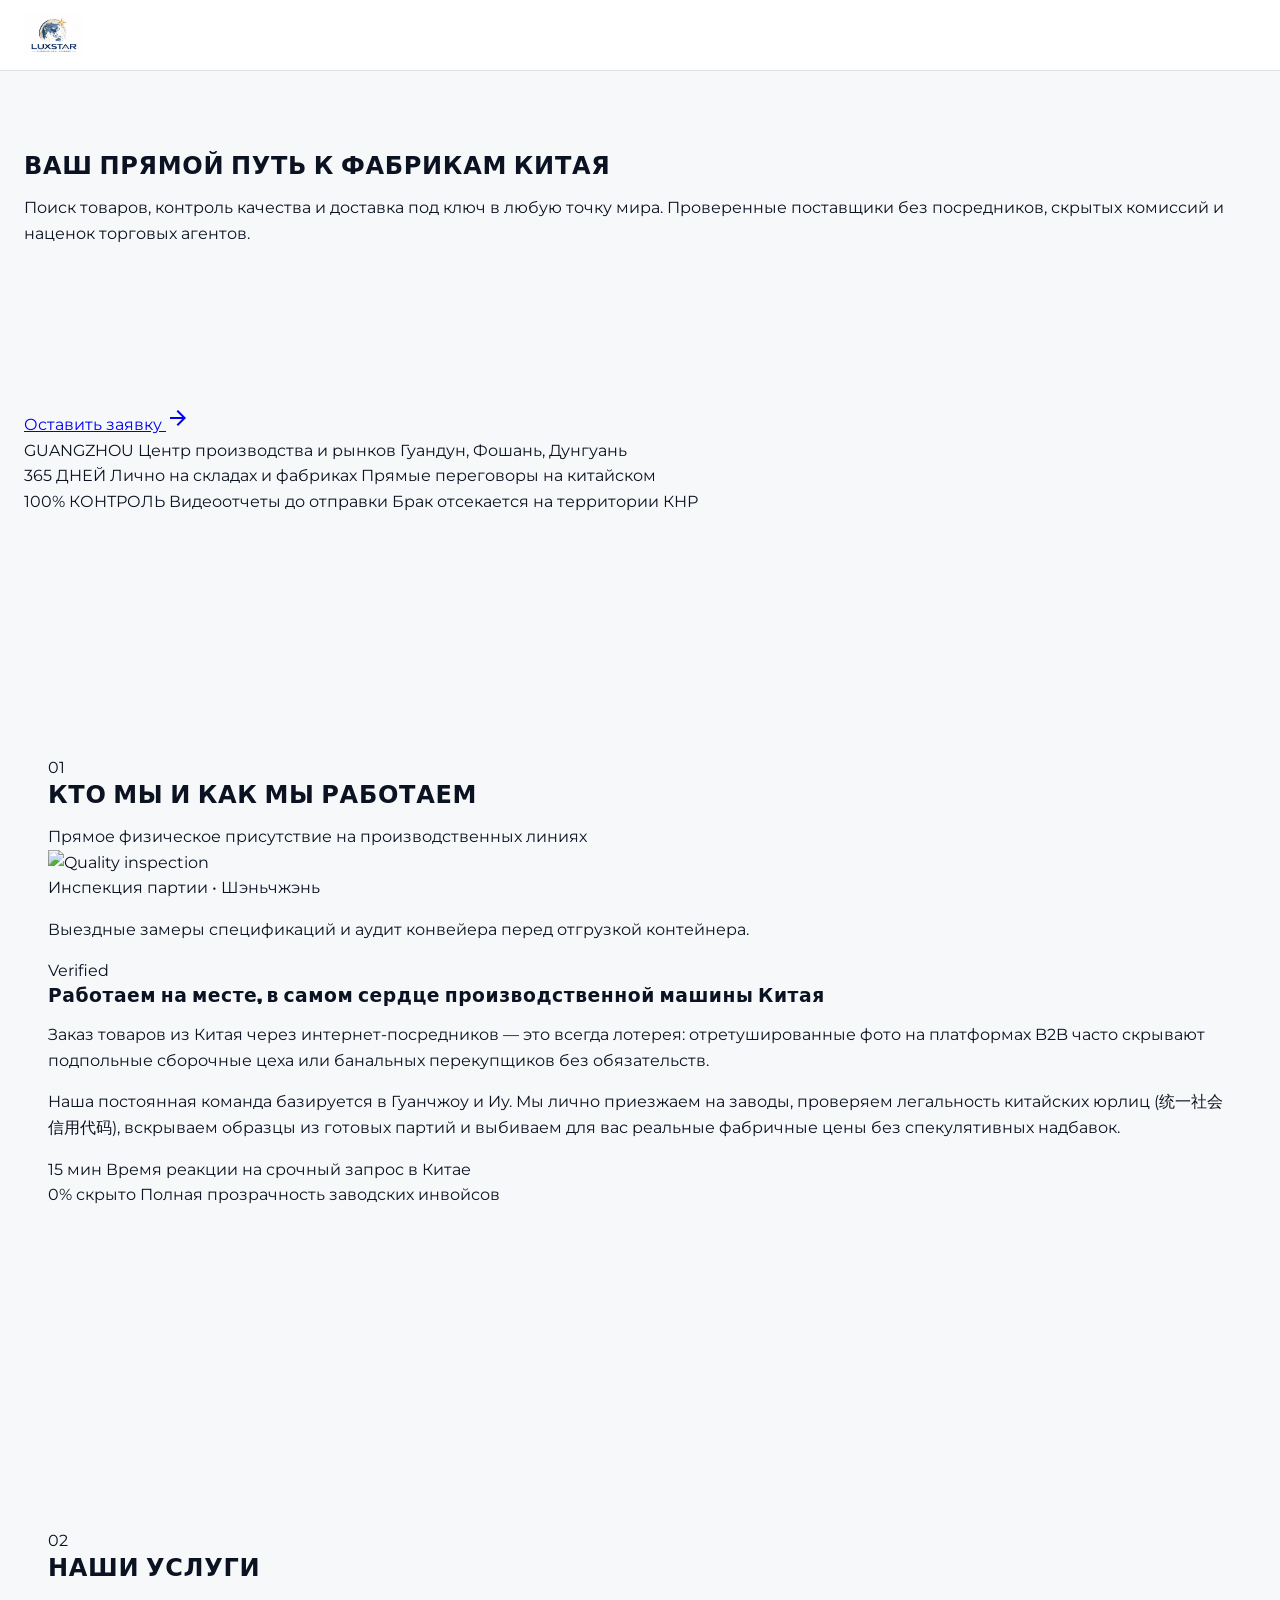
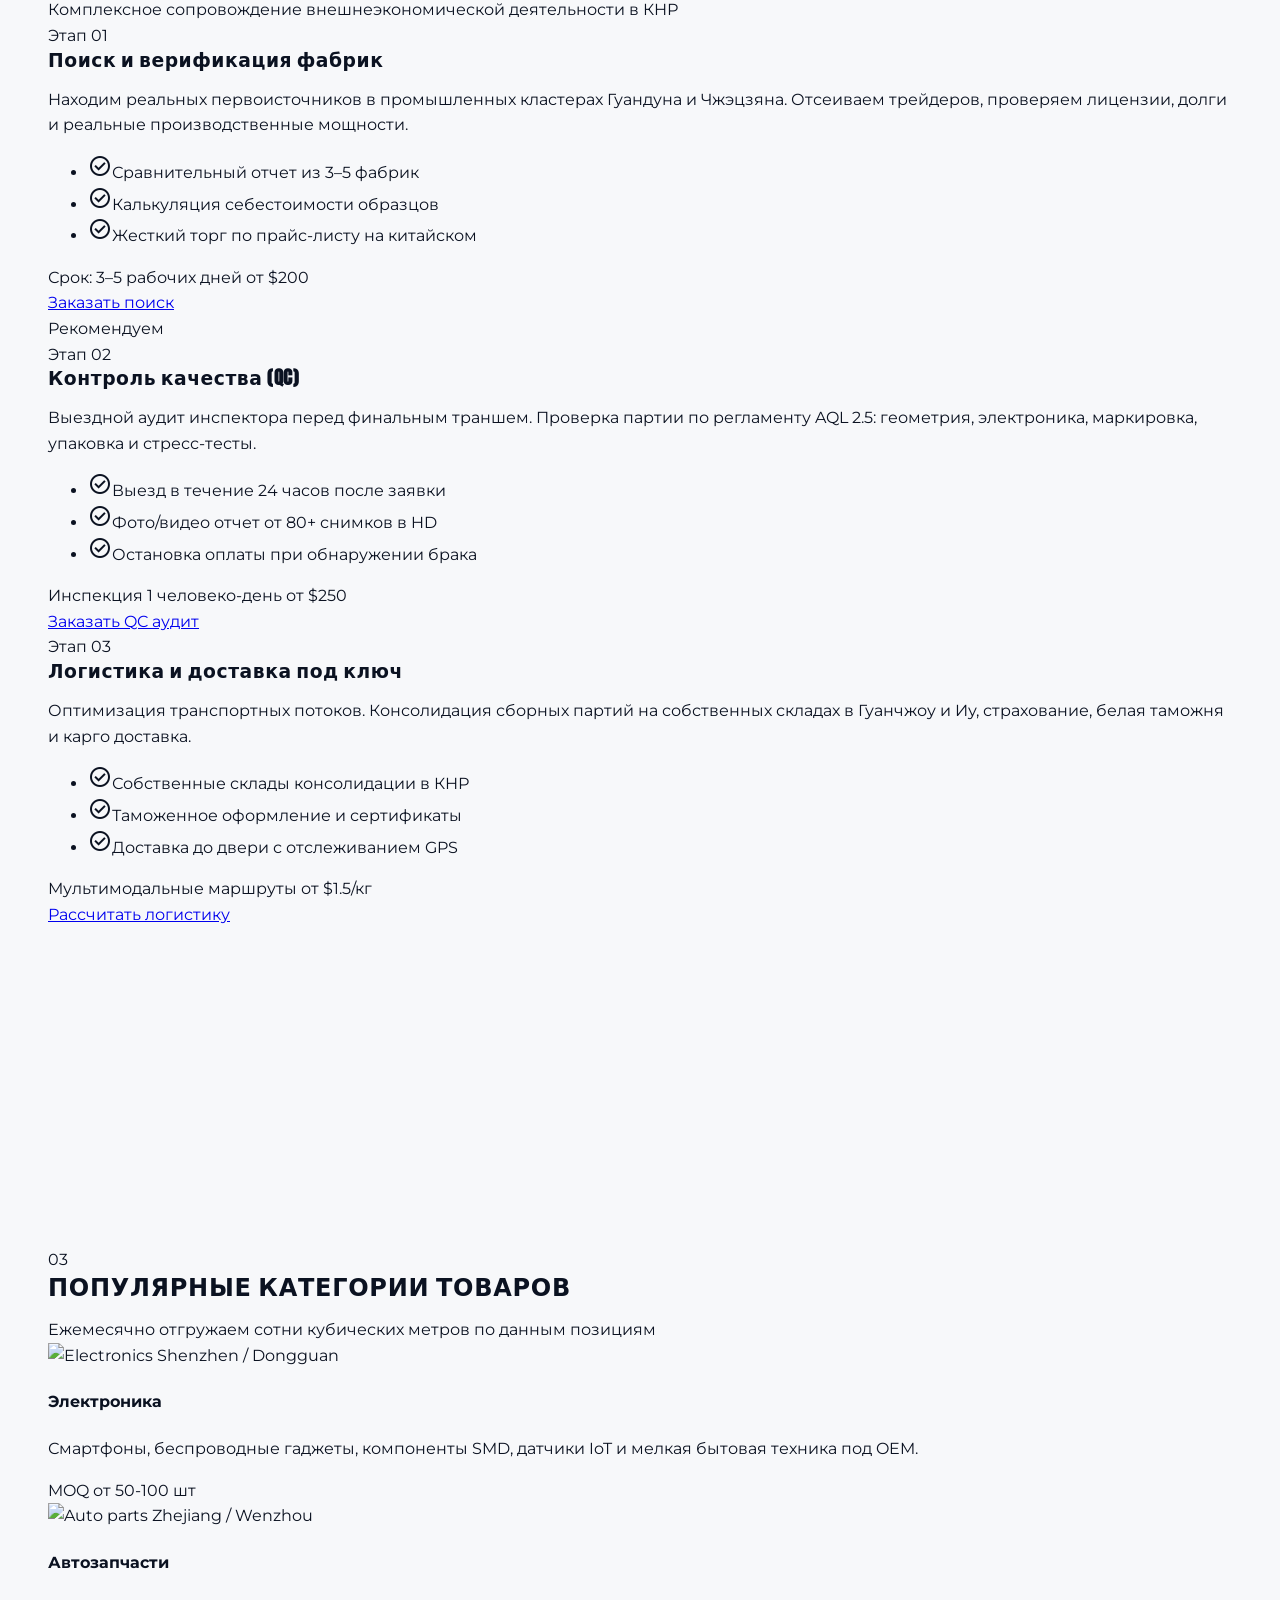
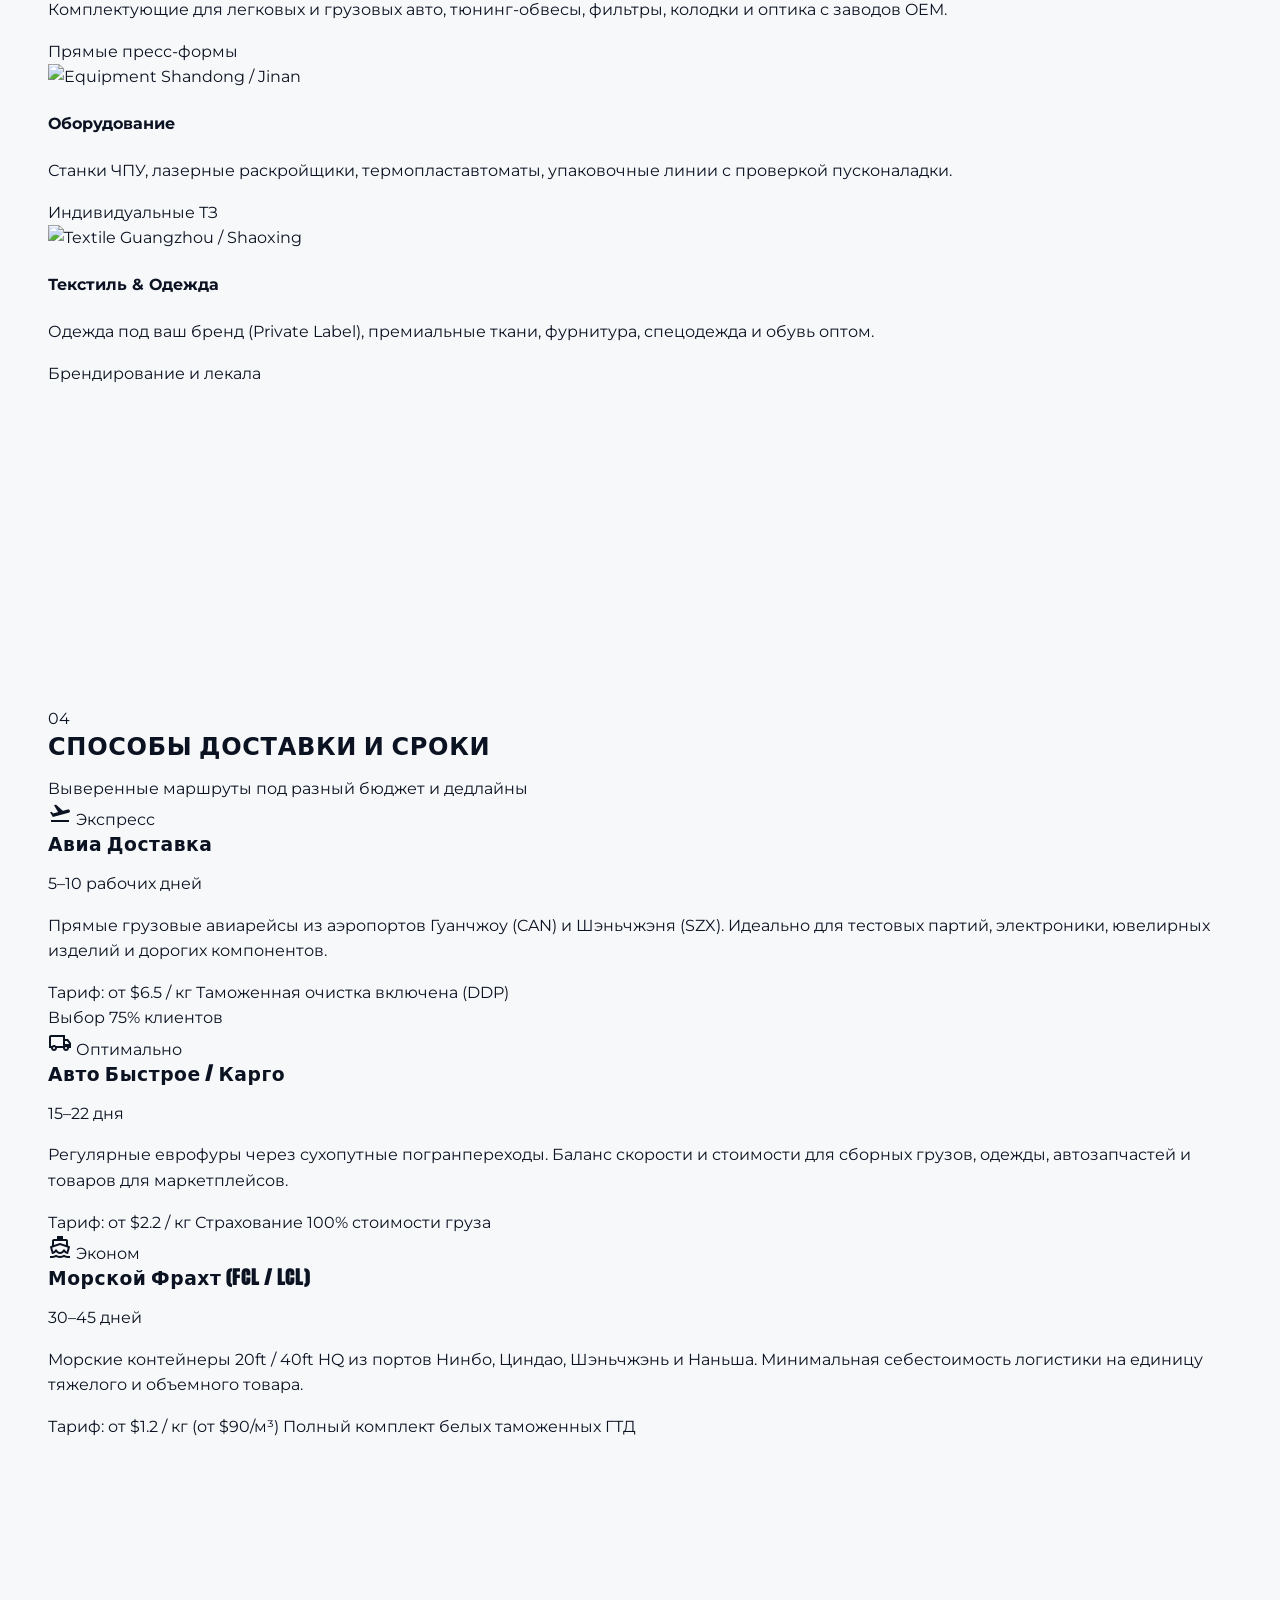
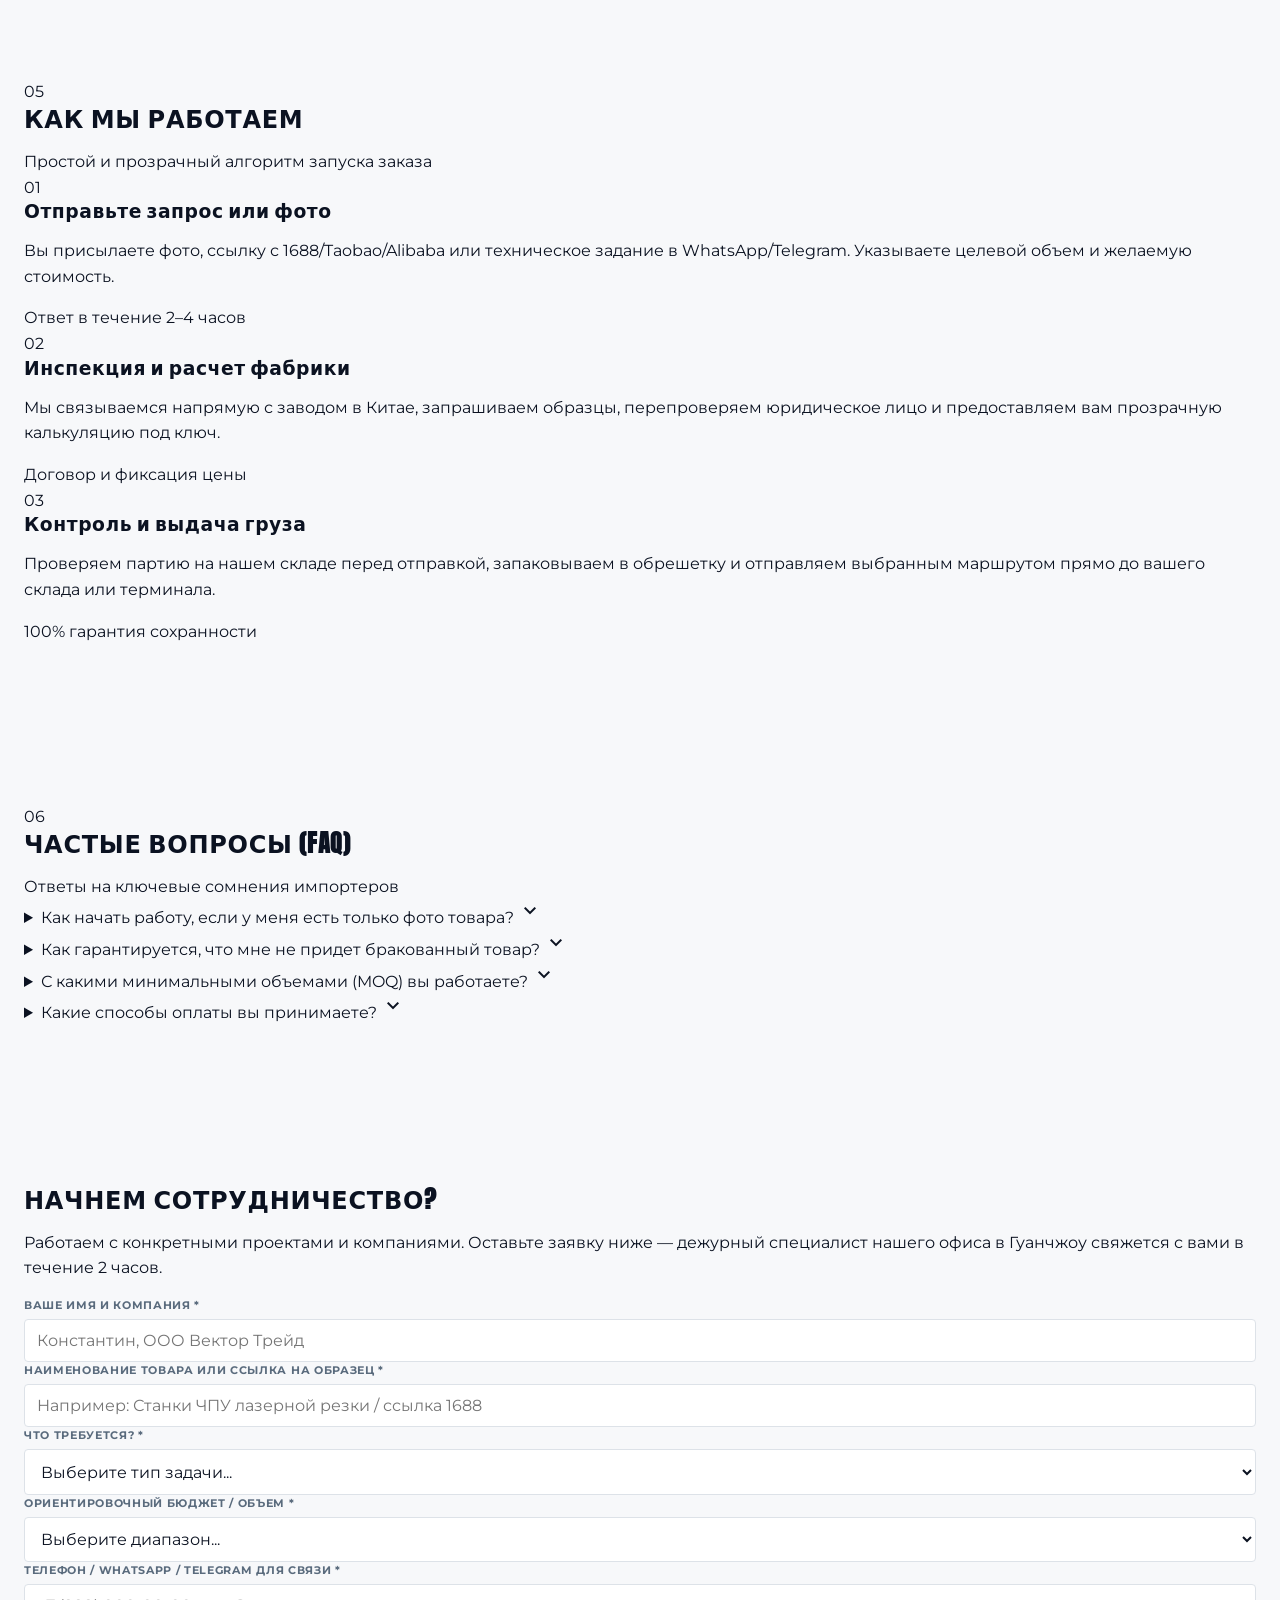
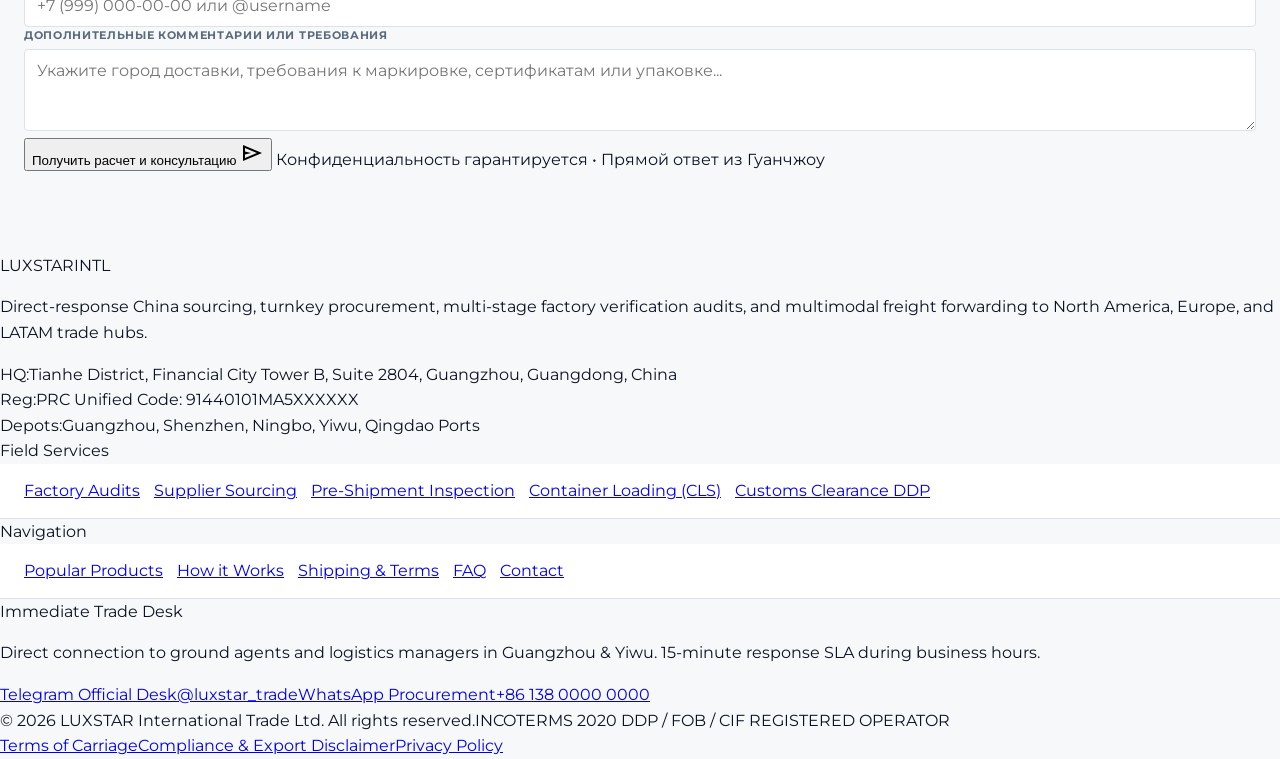
==== commit f3fb8d4a: "Design fix: 10/10 slop repair, clean sections, typography, spacing" ====
--- a/index.html
+++ b/index.html
@@ -1,17 +1,14 @@
 <!DOCTYPE html>
-<html class="light" lang="en"><head>
-<meta charset="utf-8"/>
-<meta content="width=device-width, initial-scale=1.0" name="viewport"/>
+<html lang="en"><head>
+<meta charset="utf-8"/><meta name="viewport" content="width=device-width, initial-scale=1"/>
 <title>Luxstar — Direct China Factory Access</title>
-<link href="https://fonts.googleapis.com" rel="preconnect"/>
-<link crossorigin="" href="https://fonts.gstatic.com" rel="preconnect"/>
-<link href="https://fonts.googleapis.com/css2?family=Anton&amp;family=Montserrat:wght@400;500;600;700;800&amp;family=IBM+Plex+Sans:wght@400;500;600;700&amp;display=swap" rel="stylesheet"/>
+<link href="https://fonts.googleapis.com" rel="preconnect"/><link crossorigin href="https://fonts.gstatic.com" rel="preconnect"/>
+<link href="https://fonts.googleapis.com/css2?family=Anton&family=Montserrat:wght@400;500;600;700;800&display=swap" rel="stylesheet"/>
 <link href="https://fonts.googleapis.com/css2?family=Material+Symbols+Outlined:opsz,wght,FILL,GRAD@20..48,100..700,0..1,-50..200" rel="stylesheet"/>
-<script src="https://cdn.tailwindcss.com?plugins=forms,container-queries"></script>
-<script id="tailwind-config">tailwind.config={darkMode:"class",theme:{extend:{"colors":{"primary":"#0B3D91","secondary":"#00AEEF","whatsapp-green":"#25D366","page-bg":"#F4F6F8","text-main":"#1E293B","text-muted":"#64748B","border-soft":"#E2E8F0"},"fontFamily":{"headline-lg":["Montserrat","sans-serif"],"display-hero":["Anton","sans-serif"]}}}}</script>
-<style>@layer base{html,body{margin:0;padding:0;}body{overscroll-behavior:none;}}</style>
+<script src="https://cdn.tailwindcss.com"></script>
 <link rel="stylesheet" href="css/style.css"/>
-</head><body><nav style="background:#fff;padding:12px;"><img src="logo.jpeg" alt="Luxstar" height="40" style="max-height:55px;width:auto;max-width:220px;"></nav>
+</head><body>
+<nav><img src="logo.jpeg" alt="Luxstar"></nav>
 <header>
 <!-- 1. HERO SECTION -->
 <section class="relative w-full bg-primary-dark overflow-hidden border-b border-primary">
@@ -74,7 +71,6 @@
 </div>
 </div>
 <div class="absolute -top-3 -right-3 w-16 h-16 rounded-lg bg-primary text-white flex flex-col items-center justify-center shadow-lg font-headline-md text-center leading-none border-2 border-white">
-<span class="font-badge-stamp text-lg text-secondary">验</span>
 <span class="font-label-mono text-[9px] uppercase tracking-tighter mt-1 font-bold">Verified</span>
 </div>
 </div>
@@ -120,7 +116,6 @@
 <div class="bg-white p-space-lg rounded-lg border border-border-soft shadow-sm flex flex-col justify-between hover:shadow-md hover:border-blue-300 transition-all duration-200 group">
 <div class="flex flex-col gap-space-md">
 <div class="flex items-center justify-between">
-<div class="w-10 h-10 bg-primary/10 text-primary rounded flex items-center justify-center font-badge-stamp text-lg font-bold">找</div>
 <span class="font-label-mono text-label-mono text-secondary font-bold tracking-widest uppercase text-[11px] bg-sky-50 px-2 py-0.5 rounded" data-i18n="s1_step">Этап 01</span>
 </div>
 <h3 class="font-headline-lg text-headline-lg text-primary uppercase font-bold" data-i18n="s1_title">Поиск и верификация фабрик</h3>
@@ -144,7 +139,6 @@
 <div class="absolute -top-3 right-4 bg-secondary text-white text-[10px] font-label-mono uppercase tracking-wider px-2 py-0.5 rounded font-bold" data-i18n="badge_recommended">Рекомендуем</div>
 <div class="flex flex-col gap-space-md">
 <div class="flex items-center justify-between">
-<div class="w-10 h-10 bg-primary/10 text-primary rounded flex items-center justify-center font-badge-stamp text-lg font-bold">验</div>
 <span class="font-label-mono text-label-mono text-secondary font-bold tracking-widest uppercase text-[11px] bg-sky-50 px-2 py-0.5 rounded" data-i18n="s2_step">Этап 02</span>
 </div>
 <h3 class="font-headline-lg text-headline-lg text-primary uppercase font-bold" data-i18n="s2_title">Контроль качества (QC)</h3>
@@ -167,7 +161,6 @@
 <div class="bg-white p-space-lg rounded-lg border border-border-soft shadow-sm flex flex-col justify-between hover:shadow-md hover:border-blue-300 transition-all duration-200 group">
 <div class="flex flex-col gap-space-md">
 <div class="flex items-center justify-between">
-<div class="w-10 h-10 bg-primary/10 text-primary rounded flex items-center justify-center font-badge-stamp text-lg font-bold">运</div>
 <span class="font-label-mono text-label-mono text-secondary font-bold tracking-widest uppercase text-[11px] bg-sky-50 px-2 py-0.5 rounded" data-i18n="s3_step">Этап 03</span>
 </div>
 <h3 class="font-headline-lg text-headline-lg text-primary uppercase font-bold" data-i18n="s3_title">Логистика и доставка под ключ</h3>
--- a/css/style.css
+++ b/css/style.css
@@ -1,23 +1,24 @@
 
-:root{--primary:#0B3D91;--secondary:#00AEEF;--bg:#F4F6F8;--card:#fff;--text:#1E293B;--muted:#64748B;}
+:root{--primary:#082a5e;--secondary:#0096ce;--ink:#0b1221;--surface:#f7f8fa;--border:#dde2e8;--muted:#5a6b7d;}
 *{box-sizing:border-box;}
-body{font-family:Montserrat,sans-serif;background:var(--bg);color:var(--text);line-height:1.6;margin:0;}
-h1,h2,h3{font-family:Anton,sans-serif;letter-spacing:.02em;margin:0 0 1rem;line-height:1.15;}
-section{padding:4rem 1.5rem;}
-.max-w{max-width:1200px;margin:0 auto;}
-nav{background:#fff;padding:14px 1.5rem;position:sticky;top:0;z-index:100;box-shadow:0 2px 12px rgba(0,0,0,.08);display:flex;align-items:center;gap:12px;}
-.hero{background:linear-gradient(135deg,#002869 0%,#0B3D91 60%,#144fb5 100%);color:#fff;padding:5rem 1.5rem 4rem;position:relative;overflow:hidden;}
-.hero h1{font-size:clamp(2rem,6vw,4.5rem);text-transform:uppercase;}
-.hero h1 span{color:#00AEEF;text-shadow:0 0 30px rgba(0,174,239,.6);}
-.hero p{font-size:1.15rem;color:#cfe2ff;max-width:640px;margin-bottom:2rem;}
-.btn{display:inline-block;padding:.75rem 2rem;background:var(--secondary);color:#fff;text-transform:uppercase;font-weight:700;border-radius:.25rem;transition:.2s;box-shadow:0 4px 20px rgba(0,174,239,.4);text-decoration:none;font-size:.9rem;}
-.btn:hover{background:#0096ce;box-shadow:0 6px 28px rgba(0,174,239,.6);transform:translateY(-2px);}
-.grid-3{display:grid;grid-template-columns:repeat(auto-fit,minmax(300px,1fr));gap:1.5rem;}
-.card{background:var(--card);border-radius:.5rem;padding:1.75rem;border:1px solid #E2E8F0;box-shadow:0 4px 14px rgba(0,0,0,.04);transition:.2s;}
-.card:hover{box-shadow:0 8px 24px rgba(11,61,145,.08);transform:translateY(-3px);border-color:#BFDBFE;}
-.form-grid{display:grid;grid-template-columns:repeat(auto-fit,minmax(260px,1fr));gap:1rem;}
-input,select,textarea{width:100%;padding:.65rem .75rem;border:1px solid #CBD5E1;border-radius:.25rem;font-family:inherit;font-size:.95rem;}
-label{display:block;font-weight:600;font-size:.8rem;text-transform:uppercase;letter-spacing:.04em;margin-bottom:.25rem;color:#334155;}
-.tag{display:inline-block;background:#E0F2FE;color:#0B3D91;font-size:.7rem;font-weight:700;text-transform:uppercase;padding:.25rem .6rem;border-radius:.25rem;margin-bottom:.5rem;}
-@media(max-width:768px){section{padding:2.5rem 1rem;} .hero{padding:3rem 1rem 2.5rem;} h1{font-size:2rem;}}
-nav img{max-height:55px!important;width:auto!important;max-width:220px!important;}+body{font-family:"Montserrat",system-ui,sans-serif;background:var(--surface);color:var(--ink);margin:0;line-height:1.6;}
+h1,h2,h3{font-family:"Anton",system-ui,sans-serif;letter-spacing:.03em;line-height:1.1;margin:0 0 1.1rem;color:var(--ink);text-align:left;}
+section{padding:5rem 1.5rem;text-align:left;}
+.max-w{max-width:1100px;margin:0 auto;}
+nav{position:sticky;top:0;z-index:50;background:rgba(255,255,255,.94);backdrop-filter:saturate(120%) blur(10px);border-bottom:1px solid var(--border);padding:14px 1.5rem;display:flex;align-items:center;gap:14px;}
+nav img{max-height:42px;width:auto;display:block;}
+.hero{background:#082a5e;color:#fff;padding:6rem 1.5rem 5rem;text-align:left;}
+.hero h1{font-size:clamp(2.4rem,6.5vw,4.8rem);text-transform:uppercase;margin-bottom:1.2rem;text-align:left;}
+.hero h1 span{color:#00b4d8;text-shadow:0 0 30px rgba(0,180,216,.5);}
+.hero p{font-size:1.15rem;color:#c8d6e5;max-width:640px;margin-bottom:2rem;text-align:left;}
+.btn{display:inline-block;padding:.75rem 2rem;background:var(--secondary);color:#fff;text-transform:uppercase;font-weight:700;border-radius:.25rem;transition:.2s;text-decoration:none;font-size:.85rem;letter-spacing:.06em;box-shadow:0 4px 16px rgba(0,150,206,.35);}
+.btn:hover{background:#007aa6;box-shadow:0 6px 22px rgba(0,122,166,.55);transform:translateY(-2px);}
+.grid-3{display:grid;grid-template-columns:repeat(auto-fit,minmax(300px,1fr));gap:1.5rem;align-items:start;}
+.card{background:#fff;border:1px solid var(--border);border-radius:.5rem;padding:1.75rem;box-shadow:0 6px 18px rgba(8,42,94,.04);transition:.2s;text-align:left;}
+.card:hover{box-shadow:0 12px 30px rgba(8,42,94,.08);transform:translateY(-4px);border-color:#a8bdd8;}
+.card h3{font-size:1.25rem;margin-bottom:.5rem;color:var(--primary);text-align:left;}
+.card .step{font-size:.7rem;font-weight:800;letter-spacing:.1em;text-transform:uppercase;color:var(--secondary);margin-bottom:.5rem;}
+form .fields{display:grid;grid-template-columns:repeat(auto-fit,minmax(260px,1fr));gap:1rem;}
+label{font-weight:700;font-size:.7rem;text-transform:uppercase;letter-spacing:.06em;color:var(--muted);margin-bottom:.25rem;display:block;text-align:left;}
+input,select,textarea{width:100%;padding:.7rem .75rem;border:1px solid var(--border);border-radius:.25rem;font-family:inherit;font-size:1rem;background:#fff;color:var(--ink);text-align:left;}
+@media(max-width:768px){section{padding:3rem 1rem;}.hero{padding:4rem 1rem 3rem;}}
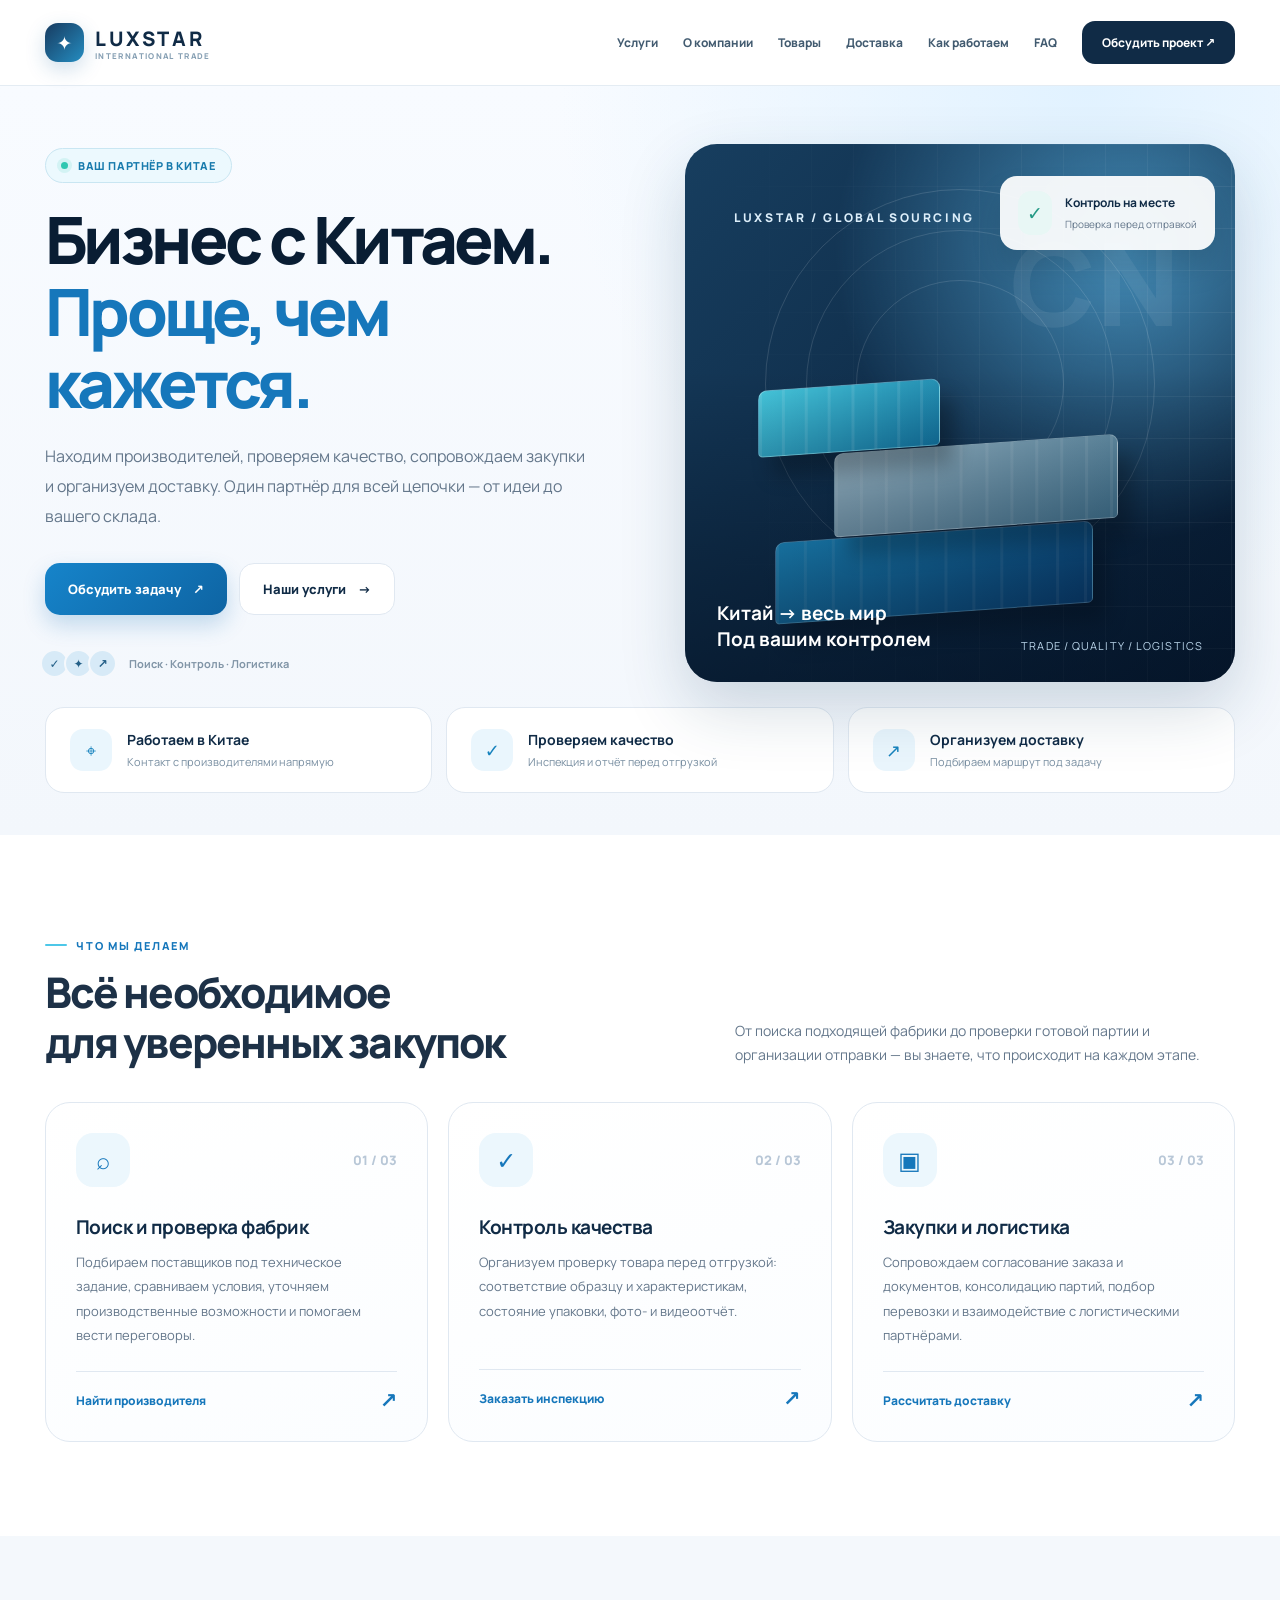
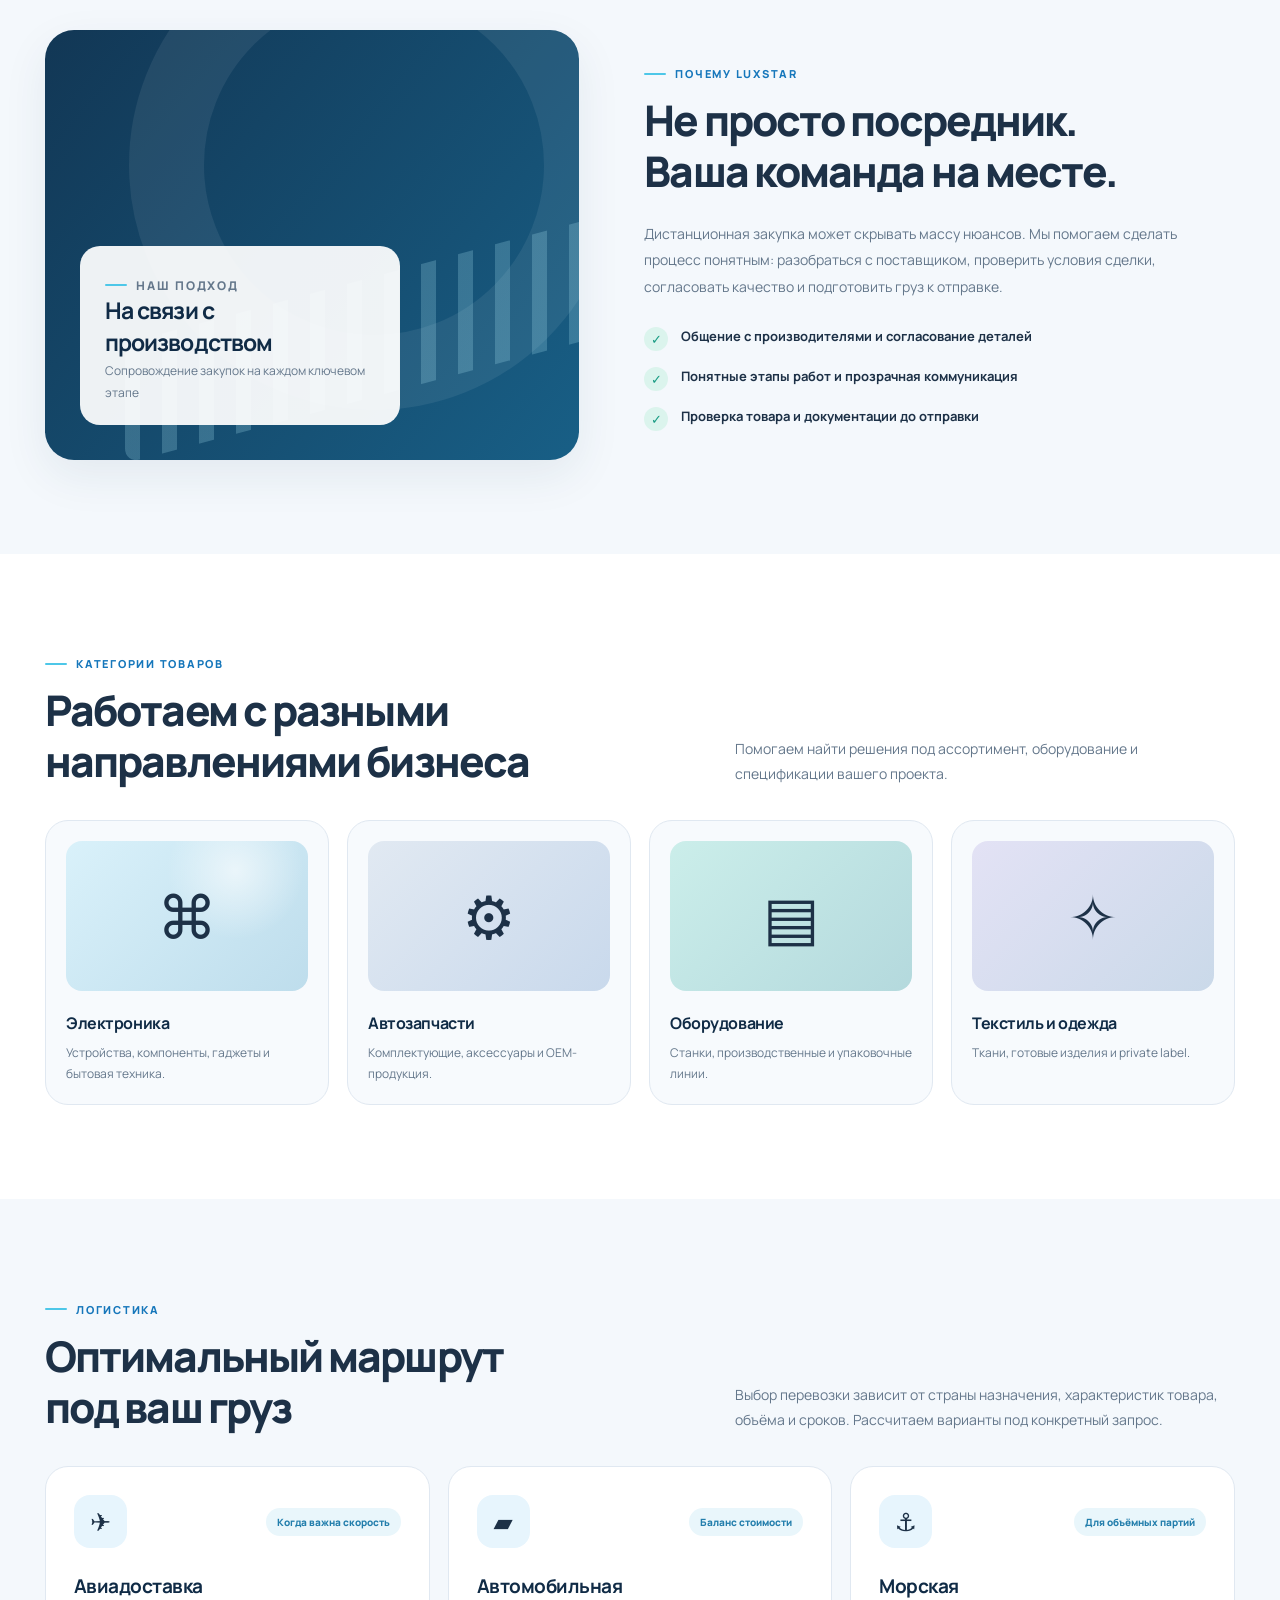
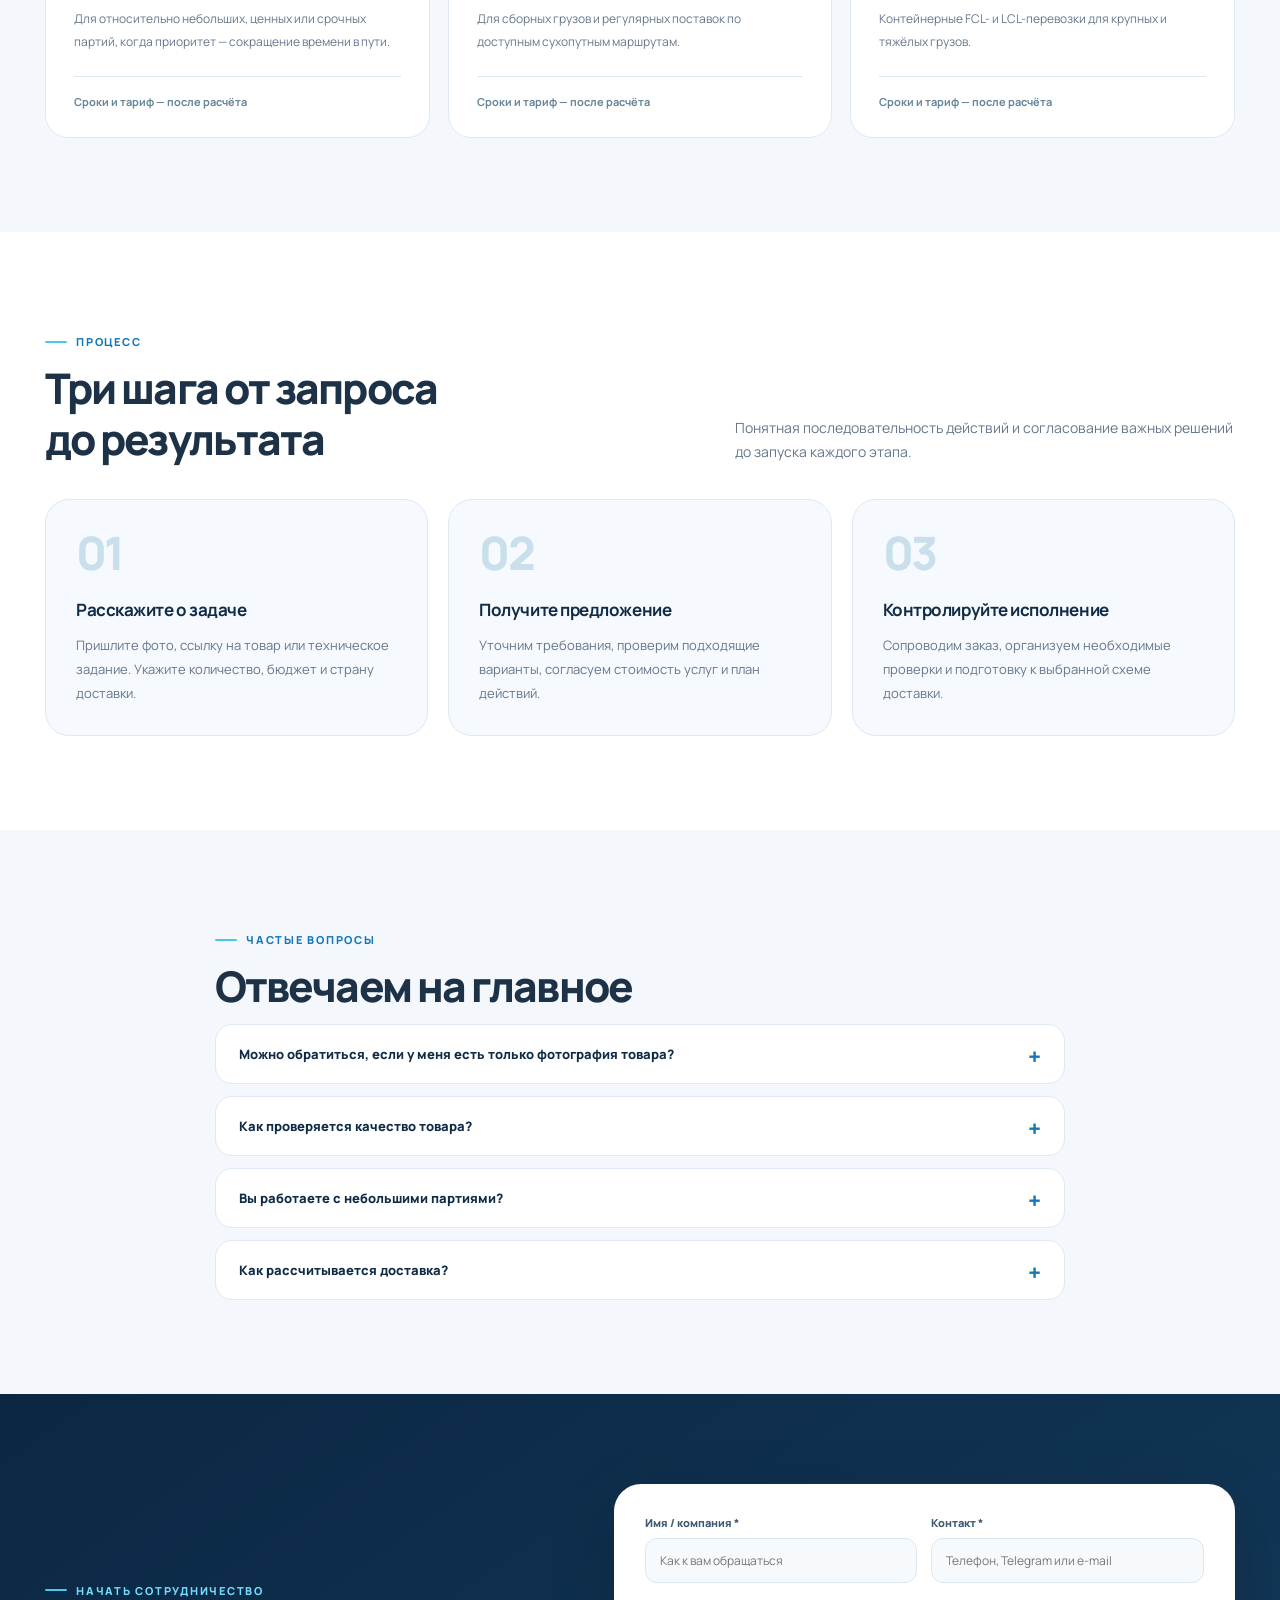
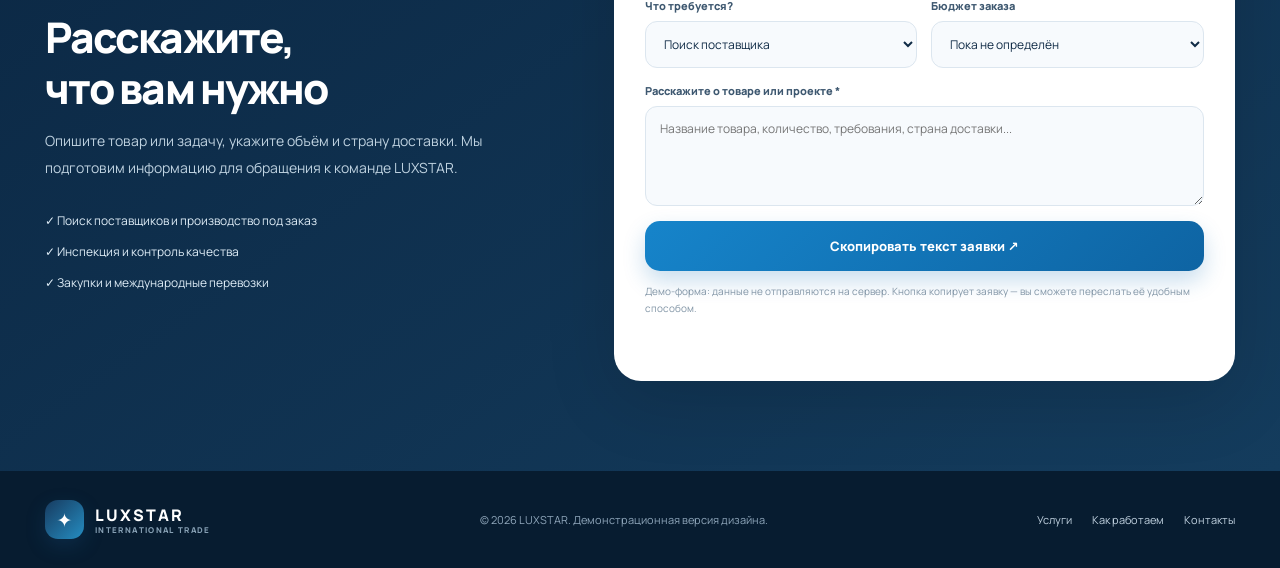
==== commit 19f73e20: "Deploy Luxstar V2 single-page redesign" ====
--- a/index.html
+++ b/index.html
@@ -1,1172 +1,43 @@
-<!DOCTYPE html>
-<html lang="en"><head>
-<meta charset="utf-8"/><meta name="viewport" content="width=device-width, initial-scale=1"/>
-<title>Luxstar — Direct China Factory Access</title>
-<link href="https://fonts.googleapis.com" rel="preconnect"/><link crossorigin href="https://fonts.gstatic.com" rel="preconnect"/>
-<link href="https://fonts.googleapis.com/css2?family=Anton&family=Montserrat:wght@400;500;600;700;800&display=swap" rel="stylesheet"/>
-<link href="https://fonts.googleapis.com/css2?family=Material+Symbols+Outlined:opsz,wght,FILL,GRAD@20..48,100..700,0..1,-50..200" rel="stylesheet"/>
-<script src="https://cdn.tailwindcss.com"></script>
-<link rel="stylesheet" href="css/style.css"/>
-</head><body>
-<nav><img src="logo.jpeg" alt="Luxstar"></nav>
-<header>
-<!-- 1. HERO SECTION -->
-<section class="relative w-full bg-primary-dark overflow-hidden border-b border-primary">
-<div class="absolute inset-0 z-0 bg-cover bg-center" style="background-image: linear-gradient(rgba(11, 45, 110, 0.65), rgba(7, 26, 68, 0.85)), url('https://lh3.googleusercontent.com/aida/[base64]'); background-size: cover; background-position: center center; background-repeat: no-repeat;"></div>
-<div class="relative z-10 max-w-[1200px] mx-auto px-gutter pt-space-2xl pb-space-3xl flex flex-col justify-between min-h-[580px]">
-<div class="max-w-4xl flex flex-col gap-space-md">
-<h1 class="font-display-hero text-display-hero uppercase tracking-tight text-white leading-none" data-i18n-html="hero_title" id="hero-title">
-  ВАШ ПРЯМОЙ ПУТЬ К <span class="text-secondary drop-shadow-[0_0_24px_rgba(0,174,239,0.5)]">ФАБРИКАМ КИТАЯ</span>
-</h1>
-<p class="font-body-lg text-body-lg text-blue-100 max-w-2xl mt-space-xs font-normal leading-relaxed" data-i18n="hero_sub">
-  Поиск товаров, контроль качества и доставка под ключ в любую точку мира. Проверенные поставщики без посредников, скрытых комиссий и наценок торговых агентов.
-</p>
-<div class="flex flex-wrap items-center gap-space-md mt-20" style="margin-top: 160px;">
-<a class="px-space-xl py-3.5 bg-secondary hover:bg-secondary-hover text-white font-headline-md text-headline-md tracking-wider uppercase rounded transition-all duration-200 shadow-[0_4px_20px_rgba(0,174,239,0.45)] hover:shadow-[0_6px_28px_rgba(0,174,239,0.65)] flex items-center gap-space-xs" href="#quote-form">
-<span data-i18n="hero_cta">Оставить заявку</span>
-<span class="material-symbols-outlined text-[20px]">arrow_forward</span>
-</a>
-</div>
-</div>
-<!-- Quick Metrics Strip -->
-<div class="grid grid-cols-1 sm:grid-cols-3 gap-gutter pt-space-xl mt-space-2xl border-t border-white/20">
-<div class="flex flex-col">
-<span class="font-metric-num text-metric-num text-white tracking-wide">GUANGZHOU</span>
-<span class="font-body-sm text-body-sm text-blue-200 uppercase font-semibold mt-1" data-i18n="stat1_title">Центр производства и рынков</span>
-<span class="font-label-mono text-[11px] text-blue-300" data-i18n="stat1_sub">Гуандун, Фошань, Дунгуань</span>
-</div>
-<div class="flex flex-col">
-<span class="font-metric-num text-metric-num text-white tracking-wide" data-i18n="stat2_num">365 ДНЕЙ</span>
-<span class="font-body-sm text-body-sm text-blue-200 uppercase font-semibold mt-1" data-i18n="stat2_title">Лично на складах и фабриках</span>
-<span class="font-label-mono text-[11px] text-blue-300" data-i18n="stat2_sub">Прямые переговоры на китайском</span>
-</div>
-<div class="flex flex-col">
-<span class="font-metric-num text-metric-num text-secondary tracking-wide" data-i18n="stat3_num">100% КОНТРОЛЬ</span>
-<span class="font-body-sm text-body-sm text-blue-200 uppercase font-semibold mt-1" data-i18n="stat3_title">Видеоотчеты до отправки</span>
-<span class="font-label-mono text-[11px] text-blue-300" data-i18n="stat3_sub">Брак отсекается на территории КНР</span>
-</div>
-</div>
-</div>
-</section>
-
-</header>
-<section>
-<!-- 2. ABOUT -->
-<section class="w-full bg-white text-text-main py-space-3xl border-b border-border-soft">
-<div class="max-w-[1200px] mx-auto px-gutter">
-<div class="flex items-center gap-space-sm mb-space-2xl">
-<div class="w-9 h-9 bg-primary text-white rounded flex items-center justify-center font-badge-stamp text-badge-stamp shadow-sm">01</div>
-<div>
-<h2 class="font-headline-xl text-headline-xl uppercase tracking-wider text-primary" data-i18n="sec1_title">КТО МЫ И КАК МЫ РАБОТАЕМ</h2>
-<span class="font-body-sm text-body-sm text-text-muted" data-i18n="sec1_sub">Прямое физическое присутствие на производственных линиях</span>
-</div>
-</div>
-<div class="grid grid-cols-1 lg:grid-cols-12 gap-gutter items-center">
-<div class="lg:col-span-6 relative">
-<div class="relative overflow-hidden rounded-lg shadow-xl border border-border-soft bg-slate-100">
-<img alt="Quality inspection" class="w-full h-[460px] object-cover transition-all duration-500" src="https://lh3.googleusercontent.com/aida-public/[base64]"/>
-<div class="absolute bottom-0 left-0 right-0 bg-gradient-to-t from-primary-dark/95 via-primary-dark/80 to-transparent p-space-md text-white">
-<span class="font-label-mono text-label-mono text-secondary uppercase tracking-wider font-semibold" data-i18n="img_badge">Инспекция партии • Шэньчжэнь</span>
-<p class="font-body-sm text-body-sm text-blue-100 mt-1" data-i18n="img_desc">Выездные замеры спецификаций и аудит конвейера перед отгрузкой контейнера.</p>
-</div>
-</div>
-<div class="absolute -top-3 -right-3 w-16 h-16 rounded-lg bg-primary text-white flex flex-col items-center justify-center shadow-lg font-headline-md text-center leading-none border-2 border-white">
-<span class="font-label-mono text-[9px] uppercase tracking-tighter mt-1 font-bold">Verified</span>
-</div>
-</div>
-<div class="lg:col-span-6 flex flex-col gap-space-md pl-0 lg:pl-space-md">
-<h3 class="font-headline-lg text-headline-lg uppercase text-text-main font-bold leading-tight" data-i18n="about_heading">
-  Работаем на месте, в самом сердце производственной машины Китая
-</h3>
-<p class="font-body-md text-body-md text-text-muted leading-relaxed" data-i18n="about_p1">
-  Заказ товаров из Китая через интернет-посредников — это всегда лотерея: отретушированные фото на платформах B2B часто скрывают подпольные сборочные цеха или банальных перекупщиков без обязательств.
-</p>
-<p class="font-body-md text-body-md text-text-muted leading-relaxed" data-i18n="about_p2">
-  Наша постоянная команда базируется в Гуанчжоу и Иу. Мы лично приезжаем на заводы, проверяем легальность китайских юрлиц (统一社会信用代码), вскрываем образцы из готовых партий и выбиваем для вас реальные фабричные цены без спекулятивных надбавок.
-</p>
-<div class="grid grid-cols-2 gap-space-sm pt-space-xs mt-space-xs">
-<div class="bg-page-bg p-space-md rounded-lg border border-border-soft shadow-sm flex flex-col">
-<span class="font-headline-md text-headline-md text-primary font-bold" data-i18n="about_stat1_num">15 мин</span>
-<span class="font-body-sm text-body-sm text-text-muted font-medium mt-1" data-i18n="about_stat1_text">Время реакции на срочный запрос в Китае</span>
-</div>
-<div class="bg-page-bg p-space-md rounded-lg border border-border-soft shadow-sm flex flex-col">
-<span class="font-headline-md text-headline-md text-secondary font-bold" data-i18n="about_stat2_num">0% скрыто</span>
-<span class="font-body-sm text-body-sm text-text-muted font-medium mt-1" data-i18n="about_stat2_text">Полная прозрачность заводских инвойсов</span>
-</div>
-</div>
-</div>
-</div>
-</div>
-</section>
-
-</section>
-<section>
-<!-- 3. SERVICES -->
-<section class="w-full bg-page-bg py-space-3xl border-b border-border-soft" id="services-sec">
-<div class="max-w-[1200px] mx-auto px-gutter">
-<div class="flex items-center gap-space-sm mb-space-2xl">
-<div class="w-9 h-9 bg-primary text-white rounded flex items-center justify-center font-badge-stamp text-badge-stamp shadow-sm">02</div>
-<div>
-<h2 class="font-headline-xl text-headline-xl uppercase tracking-wider text-primary" data-i18n="sec2_title">НАШИ УСЛУГИ</h2>
-<span class="font-body-sm text-body-sm text-text-muted" data-i18n="sec2_sub">Комплексное сопровождение внешнеэкономической деятельности в КНР</span>
-</div>
-</div>
-<div class="grid grid-cols-1 lg:grid-cols-3 gap-gutter">
-<!-- Card 1 -->
-<div class="bg-white p-space-lg rounded-lg border border-border-soft shadow-sm flex flex-col justify-between hover:shadow-md hover:border-blue-300 transition-all duration-200 group">
-<div class="flex flex-col gap-space-md">
-<div class="flex items-center justify-between">
-<span class="font-label-mono text-label-mono text-secondary font-bold tracking-widest uppercase text-[11px] bg-sky-50 px-2 py-0.5 rounded" data-i18n="s1_step">Этап 01</span>
-</div>
-<h3 class="font-headline-lg text-headline-lg text-primary uppercase font-bold" data-i18n="s1_title">Поиск и верификация фабрик</h3>
-<p class="font-body-sm text-body-sm text-text-muted leading-relaxed" data-i18n="s1_desc">Находим реальных первоисточников в промышленных кластерах Гуандуна и Чжэцзяна. Отсеиваем трейдеров, проверяем лицензии, долги и реальные производственные мощности.</p>
-<ul class="flex flex-col gap-space-xs font-body-sm text-body-sm text-text-main pt-space-xs">
-<li class="flex items-center gap-2"><span class="material-symbols-outlined text-whatsapp-green text-[18px]">check_circle</span><span data-i18n="s1_b1">Сравнительный отчет из 3–5 фабрик</span></li>
-<li class="flex items-center gap-2"><span class="material-symbols-outlined text-whatsapp-green text-[18px]">check_circle</span><span data-i18n="s1_b2">Калькуляция себестоимости образцов</span></li>
-<li class="flex items-center gap-2"><span class="material-symbols-outlined text-whatsapp-green text-[18px]">check_circle</span><span data-i18n="s1_b3">Жесткий торг по прайс-листу на китайском</span></li>
-</ul>
-</div>
-<div class="mt-space-xl pt-space-md border-t border-border-soft flex flex-col gap-space-sm">
-<div class="flex items-center justify-between">
-<span class="font-label-mono text-label-mono text-text-muted uppercase text-xs" data-i18n="s1_lead">Срок: 3–5 рабочих дней</span>
-<span class="font-headline-md text-primary font-bold" data-i18n="s1_price">от $200</span>
-</div>
-<a class="w-full py-2.5 bg-primary hover:bg-primary-light text-white text-center rounded font-headline-md text-sm uppercase tracking-wider transition-colors shadow-sm" data-i18n="s1_btn" href="#quote-form">Заказать поиск</a>
-</div>
-</div>
-<!-- Card 2 -->
-<div class="bg-white p-space-lg rounded-lg border-2 border-secondary/50 shadow-md flex flex-col justify-between hover:shadow-lg transition-all duration-200 group relative">
-<div class="absolute -top-3 right-4 bg-secondary text-white text-[10px] font-label-mono uppercase tracking-wider px-2 py-0.5 rounded font-bold" data-i18n="badge_recommended">Рекомендуем</div>
-<div class="flex flex-col gap-space-md">
-<div class="flex items-center justify-between">
-<span class="font-label-mono text-label-mono text-secondary font-bold tracking-widest uppercase text-[11px] bg-sky-50 px-2 py-0.5 rounded" data-i18n="s2_step">Этап 02</span>
-</div>
-<h3 class="font-headline-lg text-headline-lg text-primary uppercase font-bold" data-i18n="s2_title">Контроль качества (QC)</h3>
-<p class="font-body-sm text-body-sm text-text-muted leading-relaxed" data-i18n="s2_desc">Выездной аудит инспектора перед финальным траншем. Проверка партии по регламенту AQL 2.5: геометрия, электроника, маркировка, упаковка и стресс-тесты.</p>
-<ul class="flex flex-col gap-space-xs font-body-sm text-body-sm text-text-main pt-space-xs">
-<li class="flex items-center gap-2"><span class="material-symbols-outlined text-whatsapp-green text-[18px]">check_circle</span><span data-i18n="s2_b1">Выезд в течение 24 часов после заявки</span></li>
-<li class="flex items-center gap-2"><span class="material-symbols-outlined text-whatsapp-green text-[18px]">check_circle</span><span data-i18n="s2_b2">Фото/видео отчет от 80+ снимков в HD</span></li>
-<li class="flex items-center gap-2"><span class="material-symbols-outlined text-whatsapp-green text-[18px]">check_circle</span><span data-i18n="s2_b3">Остановка оплаты при обнаружении брака</span></li>
-</ul>
-</div>
-<div class="mt-space-xl pt-space-md border-t border-border-soft flex flex-col gap-space-sm">
-<div class="flex items-center justify-between">
-<span class="font-label-mono text-label-mono text-text-muted uppercase text-xs" data-i18n="s2_lead">Инспекция 1 человеко-день</span>
-<span class="font-headline-md text-primary font-bold" data-i18n="s2_price">от $250</span>
-</div>
-<a class="w-full py-2.5 bg-secondary hover:bg-secondary-hover text-white text-center rounded font-headline-md text-sm uppercase tracking-wider transition-colors shadow-sm" data-i18n="s2_btn" href="#quote-form">Заказать QC аудит</a>
-</div>
-</div>
-<!-- Card 3 -->
-<div class="bg-white p-space-lg rounded-lg border border-border-soft shadow-sm flex flex-col justify-between hover:shadow-md hover:border-blue-300 transition-all duration-200 group">
-<div class="flex flex-col gap-space-md">
-<div class="flex items-center justify-between">
-<span class="font-label-mono text-label-mono text-secondary font-bold tracking-widest uppercase text-[11px] bg-sky-50 px-2 py-0.5 rounded" data-i18n="s3_step">Этап 03</span>
-</div>
-<h3 class="font-headline-lg text-headline-lg text-primary uppercase font-bold" data-i18n="s3_title">Логистика и доставка под ключ</h3>
-<p class="font-body-sm text-body-sm text-text-muted leading-relaxed" data-i18n="s3_desc">Оптимизация транспортных потоков. Консолидация сборных партий на собственных складах в Гуанчжоу и Иу, страхование, белая таможня и карго доставка.</p>
-<ul class="flex flex-col gap-space-xs font-body-sm text-body-sm text-text-main pt-space-xs">
-<li class="flex items-center gap-2"><span class="material-symbols-outlined text-whatsapp-green text-[18px]">check_circle</span><span data-i18n="s3_b1">Собственные склады консолидации в КНР</span></li>
-<li class="flex items-center gap-2"><span class="material-symbols-outlined text-whatsapp-green text-[18px]">check_circle</span><span data-i18n="s3_b2">Таможенное оформление и сертификаты</span></li>
-<li class="flex items-center gap-2"><span class="material-symbols-outlined text-whatsapp-green text-[18px]">check_circle</span><span data-i18n="s3_b3">Доставка до двери с отслеживанием GPS</span></li>
-</ul>
-</div>
-<div class="mt-space-xl pt-space-md border-t border-border-soft flex flex-col gap-space-sm">
-<div class="flex items-center justify-between">
-<span class="font-label-mono text-label-mono text-text-muted uppercase text-xs" data-i18n="s3_lead">Мультимодальные маршруты</span>
-<span class="font-headline-md text-primary font-bold" data-i18n="s3_price">от $1.5/кг</span>
-</div>
-<a class="w-full py-2.5 bg-primary hover:bg-primary-light text-white text-center rounded font-headline-md text-sm uppercase tracking-wider transition-colors shadow-sm" data-i18n="s3_btn" href="#quote-form">Рассчитать логистику</a>
-</div>
-</div>
-</div>
-</div>
-</section>
-
-</section>
-<section>
-<!-- 4. POPULAR PRODUCT CATEGORIES -->
-<section class="w-full bg-white py-space-3xl border-b border-border-soft" id="products-sec">
-<div class="max-w-[1200px] mx-auto px-gutter">
-<div class="flex items-center justify-between mb-space-2xl">
-<div class="flex items-center gap-space-sm">
-<div class="w-9 h-9 bg-primary text-white rounded flex items-center justify-center font-badge-stamp text-badge-stamp shadow-sm">03</div>
-<div>
-<h2 class="font-headline-xl text-headline-xl uppercase tracking-wider text-primary" data-i18n="sec3_title">ПОПУЛЯРНЫЕ КАТЕГОРИИ ТОВАРОВ</h2>
-<span class="font-body-sm text-body-sm text-text-muted" data-i18n="sec3_sub">Ежемесячно отгружаем сотни кубических метров по данным позициям</span>
-</div>
-</div>
-</div>
-<div class="grid grid-cols-1 sm:grid-cols-2 lg:grid-cols-4 gap-gutter">
-<div class="bg-page-bg rounded-lg overflow-hidden border border-border-soft hover:border-secondary transition-all duration-300 shadow-sm flex flex-col justify-between group">
-<div class="relative h-48 overflow-hidden bg-slate-200">
-<img alt="Electronics" class="w-full h-full object-cover group-hover:scale-105 transition-transform duration-300" src="https://lh3.googleusercontent.com/aida-public/[base64]"/>
-<span class="absolute top-2 left-2 bg-primary/90 text-white text-[11px] font-label-mono uppercase px-2 py-0.5 rounded shadow">Shenzhen / Dongguan</span>
-</div>
-<div class="p-space-md flex flex-col gap-space-xs flex-grow bg-white">
-<h4 class="font-headline-md text-headline-md text-primary uppercase font-bold" data-i18n="cat1_title">Электроника</h4>
-<p class="font-body-sm text-body-sm text-text-muted" data-i18n="cat1_desc">Смартфоны, беспроводные гаджеты, компоненты SMD, датчики IoT и мелкая бытовая техника под OEM.</p>
-</div>
-<div class="p-space-md pt-0 bg-white">
-<span class="font-label-mono text-label-mono text-secondary font-bold uppercase" data-i18n="cat1_moq">MOQ от 50-100 шт</span>
-</div>
-</div>
-<div class="bg-page-bg rounded-lg overflow-hidden border border-border-soft hover:border-secondary transition-all duration-300 shadow-sm flex flex-col justify-between group">
-<div class="relative h-48 overflow-hidden bg-slate-200">
-<img alt="Auto parts" class="w-full h-full object-cover group-hover:scale-105 transition-transform duration-300" src="https://lh3.googleusercontent.com/aida-public/[base64]"/>
-<span class="absolute top-2 left-2 bg-primary/90 text-white text-[11px] font-label-mono uppercase px-2 py-0.5 rounded shadow">Zhejiang / Wenzhou</span>
-</div>
-<div class="p-space-md flex flex-col gap-space-xs flex-grow bg-white">
-<h4 class="font-headline-md text-headline-md text-primary uppercase font-bold" data-i18n="cat2_title">Автозапчасти</h4>
-<p class="font-body-sm text-body-sm text-text-muted" data-i18n="cat2_desc">Комплектующие для легковых и грузовых авто, тюнинг-обвесы, фильтры, колодки и оптика с заводов OEM.</p>
-</div>
-<div class="p-space-md pt-0 bg-white">
-<span class="font-label-mono text-label-mono text-secondary font-bold uppercase" data-i18n="cat2_moq">Прямые пресс-формы</span>
-</div>
-</div>
-<div class="bg-page-bg rounded-lg overflow-hidden border border-border-soft hover:border-secondary transition-all duration-300 shadow-sm flex flex-col justify-between group">
-<div class="relative h-48 overflow-hidden bg-slate-200">
-<img alt="Equipment" class="w-full h-full object-cover group-hover:scale-105 transition-transform duration-300" src="https://lh3.googleusercontent.com/aida-public/[base64]"/>
-<span class="absolute top-2 left-2 bg-primary/90 text-white text-[11px] font-label-mono uppercase px-2 py-0.5 rounded shadow">Shandong / Jinan</span>
-</div>
-<div class="p-space-md flex flex-col gap-space-xs flex-grow bg-white">
-<h4 class="font-headline-md text-headline-md text-primary uppercase font-bold" data-i18n="cat3_title">Оборудование</h4>
-<p class="font-body-sm text-body-sm text-text-muted" data-i18n="cat3_desc">Станки ЧПУ, лазерные раскройщики, термопластавтоматы, упаковочные линии с проверкой пусконаладки.</p>
-</div>
-<div class="p-space-md pt-0 bg-white">
-<span class="font-label-mono text-label-mono text-secondary font-bold uppercase" data-i18n="cat3_moq">Индивидуальные ТЗ</span>
-</div>
-</div>
-<div class="bg-page-bg rounded-lg overflow-hidden border border-border-soft hover:border-secondary transition-all duration-300 shadow-sm flex flex-col justify-between group">
-<div class="relative h-48 overflow-hidden bg-slate-200">
-<img alt="Textile" class="w-full h-full object-cover group-hover:scale-105 transition-transform duration-300" src="https://lh3.googleusercontent.com/aida-public/[base64]"/>
-<span class="absolute top-2 left-2 bg-primary/90 text-white text-[11px] font-label-mono uppercase px-2 py-0.5 rounded shadow">Guangzhou / Shaoxing</span>
-</div>
-<div class="p-space-md flex flex-col gap-space-xs flex-grow bg-white">
-<h4 class="font-headline-md text-headline-md text-primary uppercase font-bold" data-i18n="cat4_title">Текстиль &amp; Одежда</h4>
-<p class="font-body-sm text-body-sm text-text-muted" data-i18n="cat4_desc">Одежда под ваш бренд (Private Label), премиальные ткани, фурнитура, спецодежда и обувь оптом.</p>
-</div>
-<div class="p-space-md pt-0 bg-white">
-<span class="font-label-mono text-label-mono text-secondary font-bold uppercase" data-i18n="cat4_moq">Брендирование и лекала</span>
-</div>
-</div>
-</div>
-</div>
-</section>
-
-</section>
-<section>
-<!-- 5. SHIPPING & DELIVERY TERMS -->
-<section class="w-full bg-[#EEF2F6] py-space-3xl border-b border-border-soft" id="shipping-sec">
-<div class="max-w-[1200px] mx-auto px-gutter">
-<div class="flex items-center gap-space-sm mb-space-2xl">
-<div class="w-9 h-9 bg-primary text-white rounded flex items-center justify-center font-badge-stamp text-badge-stamp shadow-sm">04</div>
-<div>
-<h2 class="font-headline-xl text-headline-xl uppercase tracking-wider text-primary" data-i18n="sec4_title">СПОСОБЫ ДОСТАВКИ И СРОКИ</h2>
-<span class="font-body-sm text-body-sm text-text-muted" data-i18n="sec4_sub">Выверенные маршруты под разный бюджет и дедлайны</span>
-</div>
-</div>
-<div class="grid grid-cols-1 md:grid-cols-3 gap-gutter">
-<div class="bg-white p-space-lg rounded-lg border border-border-soft flex flex-col justify-between shadow-sm hover:shadow-md transition-shadow">
-<div class="flex flex-col gap-space-sm">
-<div class="flex items-center justify-between">
-<span class="material-symbols-outlined text-primary text-[36px]">flight_takeoff</span>
-<span class="font-label-mono text-white bg-secondary px-2.5 py-0.5 rounded text-xs font-bold uppercase" data-i18n="ship1_tag">Экспресс</span>
-</div>
-<h3 class="font-headline-md text-headline-md text-primary uppercase mt-space-xs font-bold" data-i18n="ship1_title">Авиа Доставка</h3>
-<div class="flex items-baseline gap-2">
-<span class="font-metric-num text-secondary text-2xl">5–10</span>
-<span class="font-body-md text-text-muted" data-i18n="days_work">рабочих дней</span>
-</div>
-<p class="font-body-sm text-body-sm text-text-muted leading-relaxed" data-i18n="ship1_desc">Прямые грузовые авиарейсы из аэропортов Гуанчжоу (CAN) и Шэньчжэня (SZX). Идеально для тестовых партий, электроники, ювелирных изделий и дорогих компонентов.</p>
-</div>
-<div class="mt-space-lg pt-space-sm border-t border-border-soft flex flex-col gap-1 font-label-mono text-[11px] text-text-muted">
-<span class="text-primary font-bold" data-i18n="ship1_rate">Тариф: от $6.5 / кг</span>
-<span data-i18n="ship1_clear">Таможенная очистка включена (DDP)</span>
-</div>
-</div>
-<div class="bg-white p-space-lg rounded-lg border-2 border-primary relative flex flex-col justify-between shadow-md">
-<div class="absolute -top-3 right-4 bg-primary text-white text-[10px] font-label-mono uppercase tracking-wider px-2.5 py-0.5 rounded font-bold shadow-sm" data-i18n="badge_choice">Выбор 75% клиентов</div>
-<div class="flex flex-col gap-space-sm">
-<div class="flex items-center justify-between">
-<span class="material-symbols-outlined text-primary text-[36px]">local_shipping</span>
-<span class="font-label-mono text-primary bg-sky-100 px-2.5 py-0.5 rounded text-xs font-bold uppercase" data-i18n="ship2_tag">Оптимально</span>
-</div>
-<h3 class="font-headline-md text-headline-md text-primary uppercase mt-space-xs font-bold" data-i18n="ship2_title">Авто Быстрое / Карго</h3>
-<div class="flex items-baseline gap-2">
-<span class="font-metric-num text-primary text-2xl">15–22</span>
-<span class="font-body-md text-text-muted" data-i18n="days_regular">дня</span>
-</div>
-<p class="font-body-sm text-body-sm text-text-muted leading-relaxed" data-i18n="ship2_desc">Регулярные еврофуры через сухопутные погранпереходы. Баланс скорости и стоимости для сборных грузов, одежды, автозапчастей и товаров для маркетплейсов.</p>
-</div>
-<div class="mt-space-lg pt-space-sm border-t border-border-soft flex flex-col gap-1 font-label-mono text-[11px] text-text-muted">
-<span class="text-primary font-bold" data-i18n="ship2_rate">Тариф: от $2.2 / кг</span>
-<span data-i18n="ship2_insure">Страхование 100% стоимости груза</span>
-</div>
-</div>
-<div class="bg-white p-space-lg rounded-lg border border-border-soft flex flex-col justify-between shadow-sm hover:shadow-md transition-shadow">
-<div class="flex flex-col gap-space-sm">
-<div class="flex items-center justify-between">
-<span class="material-symbols-outlined text-primary text-[36px]">directions_boat</span>
-<span class="font-label-mono text-text-muted bg-slate-100 px-2.5 py-0.5 rounded text-xs font-bold uppercase" data-i18n="ship3_tag">Эконом</span>
-</div>
-<h3 class="font-headline-md text-headline-md text-primary uppercase mt-space-xs font-bold" data-i18n="ship3_title">Морской Фрахт (FCL / LCL)</h3>
-<div class="flex items-baseline gap-2">
-<span class="font-metric-num text-secondary text-2xl">30–45</span>
-<span class="font-body-md text-text-muted" data-i18n="days_regular">дней</span>
-</div>
-<p class="font-body-sm text-body-sm text-text-muted leading-relaxed" data-i18n="ship3_desc">Морские контейнеры 20ft / 40ft HQ из портов Нинбо, Циндао, Шэньчжэнь и Наньша. Минимальная себестоимость логистики на единицу тяжелого и объемного товара.</p>
-</div>
-<div class="mt-space-lg pt-space-sm border-t border-border-soft flex flex-col gap-1 font-label-mono text-[11px] text-text-muted">
-<span class="text-primary font-bold" data-i18n="ship3_rate">Тариф: от $1.2 / кг (от $90/м³)</span>
-<span data-i18n="ship3_docs">Полный комплект белых таможенных ГТД</span>
-</div>
-</div>
-</div>
-</div>
-</section>
-
-</section>
-<footer>
-<!-- 6. HOW IT WORKS -->
-<section class="w-full bg-white text-text-main py-space-3xl border-b border-border-soft" id="how-sec">
-<div class="max-w-[1200px] mx-auto px-gutter">
-<div class="flex items-center gap-space-sm mb-space-2xl">
-<div class="w-9 h-9 bg-primary text-white rounded flex items-center justify-center font-badge-stamp text-badge-stamp shadow-sm">05</div>
-<div>
-<h2 class="font-headline-xl text-headline-xl uppercase tracking-wider text-primary" data-i18n="sec5_title">КАК МЫ РАБОТАЕМ</h2>
-<span class="font-body-sm text-body-sm text-text-muted" data-i18n="sec5_sub">Простой и прозрачный алгоритм запуска заказа</span>
-</div>
-</div>
-<div class="grid grid-cols-1 md:grid-cols-3 gap-gutter relative">
-<div class="bg-page-bg p-space-lg rounded-lg shadow-sm border border-border-soft flex flex-col justify-between hover:border-secondary transition-colors">
-<div class="flex flex-col gap-space-sm">
-<span class="font-display-hero text-display-hero text-primary leading-none">01</span>
-<h3 class="font-headline-md text-headline-md uppercase text-primary font-bold" data-i18n="step1_title">Отправьте запрос или фото</h3>
-<p class="font-body-sm text-body-sm text-text-muted leading-relaxed" data-i18n="step1_desc">Вы присылаете фото, ссылку с 1688/Taobao/Alibaba или техническое задание в WhatsApp/Telegram. Указываете целевой объем и желаемую стоимость.</p>
-</div>
-<div class="mt-space-md pt-space-xs font-label-mono text-[11px] text-secondary font-bold uppercase tracking-wider" data-i18n="step1_badge">Ответ в течение 2–4 часов</div>
-</div>
-<div class="bg-page-bg p-space-lg rounded-lg shadow-sm border border-border-soft flex flex-col justify-between hover:border-secondary transition-colors">
-<div class="flex flex-col gap-space-sm">
-<span class="font-display-hero text-display-hero text-primary leading-none">02</span>
-<h3 class="font-headline-md text-headline-md uppercase text-primary font-bold" data-i18n="step2_title">Инспекция и расчет фабрики</h3>
-<p class="font-body-sm text-body-sm text-text-muted leading-relaxed" data-i18n="step2_desc">Мы связываемся напрямую с заводом в Китае, запрашиваем образцы, перепроверяем юридическое лицо и предоставляем вам прозрачную калькуляцию под ключ.</p>
-</div>
-<div class="mt-space-md pt-space-xs font-label-mono text-[11px] text-secondary font-bold uppercase tracking-wider" data-i18n="step2_badge">Договор и фиксация цены</div>
-</div>
-<div class="bg-page-bg p-space-lg rounded-lg shadow-sm border border-border-soft flex flex-col justify-between hover:border-secondary transition-colors">
-<div class="flex flex-col gap-space-sm">
-<span class="font-display-hero text-display-hero text-primary leading-none">03</span>
-<h3 class="font-headline-md text-headline-md uppercase text-primary font-bold" data-i18n="step3_title">Контроль и выдача груза</h3>
-<p class="font-body-sm text-body-sm text-text-muted leading-relaxed" data-i18n="step3_desc">Проверяем партию на нашем складе перед отправкой, запаковываем в обрешетку и отправляем выбранным маршрутом прямо до вашего склада или терминала.</p>
-</div>
-<div class="mt-space-md pt-space-xs font-label-mono text-[11px] text-whatsapp-green font-bold uppercase tracking-wider" data-i18n="step3_badge">100% гарантия сохранности</div>
-</div>
-</div>
-</div>
-</section>
-<!-- 7. FAQ -->
-<section class="w-full bg-page-bg py-space-3xl border-b border-border-soft" id="faq-sec">
-<div class="max-w-[1200px] mx-auto px-gutter">
-<div class="flex items-center gap-space-sm mb-space-2xl">
-<div class="w-9 h-9 bg-primary text-white rounded flex items-center justify-center font-badge-stamp text-badge-stamp shadow-sm">06</div>
-<div>
-<h2 class="font-headline-xl text-headline-xl uppercase tracking-wider text-primary" data-i18n="sec6_title">ЧАСТЫЕ ВОПРОСЫ (FAQ)</h2>
-<span class="font-body-sm text-body-sm text-text-muted" data-i18n="sec6_sub">Ответы на ключевые сомнения импортеров</span>
-</div>
-</div>
-<div class="max-w-3xl flex flex-col gap-space-sm">
-<details class="group bg-white p-space-md rounded-lg border border-border-soft shadow-sm cursor-pointer open:border-blue-200 transition-colors">
-<summary class="flex items-center justify-between font-headline-md text-headline-md text-text-main list-none select-none font-semibold">
-<span data-i18n="faq_q1">Как начать работу, если у меня есть только фото товара?</span>
-<span class="material-symbols-outlined text-secondary group-open:rotate-180 transition-transform">expand_more</span>
-</summary>
-<p class="font-body-sm text-body-sm text-text-muted mt-space-sm leading-relaxed" data-i18n="faq_a1">
-  Этого вполне достаточно. Наш отдел сорсинга использует закрытые китайские базы поставщиков и контакты отраслевых ассоциаций Гуандуна. Мы найдем производителя по фото, запросим характеристики, состав и спецификации, а также рассчитаем минимальную партию (MOQ) и стоимость доставки.
-</p>
-</details>
-<details class="group bg-white p-space-md rounded-lg border border-border-soft shadow-sm cursor-pointer open:border-blue-200 transition-colors">
-<summary class="flex items-center justify-between font-headline-md text-headline-md text-text-main list-none select-none font-semibold">
-<span data-i18n="faq_q2">Как гарантируется, что мне не придет бракованный товар?</span>
-<span class="material-symbols-outlined text-secondary group-open:rotate-180 transition-transform">expand_more</span>
-</summary>
-<p class="font-body-sm text-body-sm text-text-muted mt-space-sm leading-relaxed" data-i18n="faq_a2">
-  Вся продукция перед отправкой в вашу страну обязательно поступает на наш склад консолидации в Гуанчжоу или инспектируется штатным специалистом прямо на фабрике. Мы вскрываем коробки, проверяем комплектность, соответствие ТЗ, штрихкоды и записываем подробный видеоотчет. Если выявлен брак — фабрика переделывает партию за свой счет до отправки за границу.
-</p>
-</details>
-<details class="group bg-white p-space-md rounded-lg border border-border-soft shadow-sm cursor-pointer open:border-blue-200 transition-colors">
-<summary class="flex items-center justify-between font-headline-md text-headline-md text-text-main list-none select-none font-semibold">
-<span data-i18n="faq_q3">С какими минимальными объемами (MOQ) вы работаете?</span>
-<span class="material-symbols-outlined text-secondary group-open:rotate-180 transition-transform">expand_more</span>
-</summary>
-<p class="font-body-sm text-body-sm text-text-muted mt-space-sm leading-relaxed" data-i18n="faq_a3">
-  Мы работаем как с тестовыми закупками от $1,000 (для проверки спроса и качества), так и с регулярными сборными контейнерами или целыми морскими FCL-партиями для сетевых ритейлеров и производств.
-</p>
-</details>
-<details class="group bg-white p-space-md rounded-lg border border-border-soft shadow-sm cursor-pointer open:border-blue-200 transition-colors">
-<summary class="flex items-center justify-between font-headline-md text-headline-md text-text-main list-none select-none font-semibold">
-<span data-i18n="faq_q4">Какие способы оплаты вы принимаете?</span>
-<span class="material-symbols-outlined text-secondary group-open:rotate-180 transition-transform">expand_more</span>
-</summary>
-<p class="font-body-sm text-body-sm text-text-muted mt-space-sm leading-relaxed" data-i18n="faq_a4">
-  Оплата возможна прямым банковским переводом (SWIFT/ТТ) в USD, EUR или китайских юанях (RMB) на гонконгское или материковое юрлицо LUXSTAR International Ltd., а также безналичным расчетом с НДС по договору поставки.
-</p>
-</details>
-</div>
-</div>
-</section>
-<!-- 8. FORM -->
-<section class="w-full bg-primary text-white py-space-3xl" id="quote-form">
-<div class="max-w-[1200px] mx-auto px-gutter flex flex-col items-center">
-<div class="text-center max-w-2xl mb-space-xl">
-<h2 class="font-display-hero text-display-hero uppercase tracking-tight text-white leading-none" data-i18n="form_heading">
-  НАЧНЕМ СОТРУДНИЧЕСТВО?
-</h2>
-<p class="font-body-lg text-body-lg text-blue-100 mt-space-xs font-normal" data-i18n="form_sub">
-  Работаем с конкретными проектами и компаниями. Оставьте заявку ниже — дежурный специалист нашего офиса в Гуанчжоу свяжется с вами в течение 2 часов.
-</p>
-</div>
-<form class="w-full max-w-2xl bg-white p-space-xl rounded-lg shadow-2xl flex flex-col gap-space-md border border-white/20 text-text-main" onsubmit="event.preventDefault(); alert(currentLang === 'ru' ? 'Спасибо! Заявка передана торговому представителю LUXSTAR в Гуанчжоу.' : 'Thank you! Your inquiry has been routed to LUXSTAR Guangzhou desk.');">
-<div class="flex flex-col gap-1">
-<label class="font-label-mono text-label-mono uppercase tracking-wider text-text-main font-semibold">
-<span data-i18n="f_name">Ваше имя и компания</span> <span class="text-primary">*</span>
-</label>
-<input class="h-12 px-space-md rounded bg-page-bg text-text-main placeholder-text-muted focus:outline-none focus:ring-2 focus:ring-secondary border border-border-soft" id="input-name" placeholder="Константин, ООО Вектор Трейд" required="" type="text"/>
-</div>
-<div class="flex flex-col gap-1">
-<label class="font-label-mono text-label-mono uppercase tracking-wider text-text-main font-semibold">
-<span data-i18n="f_prod">Наименование товара или ссылка на образец</span> <span class="text-primary">*</span>
-</label>
-<input class="h-12 px-space-md rounded bg-page-bg text-text-main placeholder-text-muted focus:outline-none focus:ring-2 focus:ring-secondary border border-border-soft" id="input-prod" placeholder="Например: Станки ЧПУ лазерной резки / ссылка 1688" required="" type="text"/>
-</div>
-<div class="grid grid-cols-1 sm:grid-cols-2 gap-space-md">
-<div class="flex flex-col gap-1">
-<label class="font-label-mono text-label-mono uppercase tracking-wider text-text-main font-semibold">
-<span data-i18n="f_task">Что требуется?</span> <span class="text-primary">*</span>
-</label>
-<select class="h-12 px-space-md rounded bg-page-bg text-text-main focus:outline-none focus:ring-2 focus:ring-secondary border border-border-soft" id="select-task" required="">
-<option data-i18n="task_0" value="">Выберите тип задачи...</option>
-<option data-i18n="task_1" value="search">Поиск и верификация фабрики</option>
-<option data-i18n="task_2" value="qc">Инспекция качества партии (QC)</option>
-<option data-i18n="task_3" value="shipping">Расчет логистики и растаможки</option>
-<option data-i18n="task_4" value="full">Комплексный проект под ключ</option>
-</select>
-</div>
-<div class="flex flex-col gap-1">
-<label class="font-label-mono text-label-mono uppercase tracking-wider text-text-main font-semibold">
-<span data-i18n="f_budget">Ориентировочный бюджет / Объем</span> <span class="text-primary">*</span>
-</label>
-<select class="h-12 px-space-md rounded bg-page-bg text-text-main focus:outline-none focus:ring-2 focus:ring-secondary border border-border-soft" id="select-budget" required="">
-<option data-i18n="budget_0" value="">Выберите диапазон...</option>
-<option data-i18n="budget_1" value="test">Тестовый образец / до $3,000</option>
-<option data-i18n="budget_2" value="small">$3,000 – $15,000</option>
-<option data-i18n="budget_3" value="medium">$15,000 – $50,000</option>
-<option data-i18n="budget_4" value="large">Более $50,000 / Контейнер</option>
-</select>
-</div>
-</div>
-<div class="flex flex-col gap-1">
-<label class="font-label-mono text-label-mono uppercase tracking-wider text-text-main font-semibold">
-<span data-i18n="f_phone">Телефон / WhatsApp / Telegram для связи</span> <span class="text-primary">*</span>
-</label>
-<input class="h-12 px-space-md rounded bg-page-bg text-text-main placeholder-text-muted focus:outline-none focus:ring-2 focus:ring-secondary border border-border-soft" id="input-phone" placeholder="+7 (999) 000-00-00 или @username" required="" type="text"/>
-</div>
-<div class="flex flex-col gap-1">
-<label class="font-label-mono text-label-mono uppercase tracking-wider text-text-main font-semibold" data-i18n="f_comment">
-  Дополнительные комментарии или требования
-</label>
-<textarea class="p-space-md rounded bg-page-bg text-text-main placeholder-text-muted focus:outline-none focus:ring-2 focus:ring-secondary border border-border-soft" id="input-comment" placeholder="Укажите город доставки, требования к маркировке, сертификатам или упаковке..." rows="3"></textarea>
-</div>
-<button class="w-full mt-space-sm py-4 bg-primary hover:bg-primary-light text-white font-headline-md text-headline-md uppercase tracking-wider rounded transition-all duration-200 shadow-md flex items-center justify-center gap-2" type="submit">
-<span data-i18n="f_submit">Получить расчет и консультацию</span>
-<span class="material-symbols-outlined text-[22px]">send</span>
-</button>
-<span class="font-label-mono text-[11px] text-center text-text-muted uppercase tracking-widest mt-1" data-i18n="f_footer">
-  Конфиденциальность гарантируется • Прямой ответ из Гуанчжоу
-</span>
-</form>
-</div>
-</section>
-</div></main>
-<!-- FOOTER -->
-<footer class="w-full bg-primary-dark text-white border-t border-primary"><div class="max-w-[1200px] mx-auto px-gutter py-space-3xl"><div class="grid grid-cols-1 md:grid-cols-2 lg:grid-cols-12 gap-gutter"><div class="lg:col-span-5 flex flex-col gap-space-md"><div class="flex items-center gap-space-md"><div class="inline-flex items-center text-white tracking-wider font-display-hero text-2xl uppercase">LUXSTAR<span class="text-secondary text-sm ml-1 font-body-sm font-semibold tracking-normal">INTL</span></div></div><p class="font-body-sm text-body-sm text-blue-200 max-w-md" data-i18n="footer_desc">Direct-response China sourcing, turnkey procurement, multi-stage factory verification audits, and multimodal freight forwarding to North America, Europe, and LATAM trade hubs.</p><div class="flex flex-col gap-space-xs font-body-sm text-body-sm text-blue-200"><div class="flex items-start gap-space-xs"><span class="font-label-mono text-label-mono text-secondary uppercase shrink-0 font-bold">HQ:</span><span data-i18n="footer_hq">Tianhe District, Financial City Tower B, Suite 2804, Guangzhou, Guangdong, China</span></div><div class="flex items-center gap-space-xs"><span class="font-label-mono text-label-mono text-secondary uppercase shrink-0 font-bold">Reg:</span><span class="font-label-mono text-label-mono text-blue-100">PRC Unified Code: 91440101MA5XXXXXX</span></div><div class="flex items-center gap-space-xs"><span class="font-label-mono text-label-mono text-secondary uppercase shrink-0 font-bold">Depots:</span><span data-i18n="footer_depots">Guangzhou, Shenzhen, Ningbo, Yiwu, Qingdao Ports</span></div></div></div><div class="lg:col-span-2 flex flex-col gap-space-sm"><span class="font-label-mono text-label-mono uppercase text-secondary tracking-widest font-bold" data-i18n="f_title1">Field Services</span><nav class="flex flex-col gap-space-xs"><a class="font-body-sm text-body-sm text-blue-200 hover:text-white transition-colors" data-i18n="foot_link1" href="#services-sec">Factory Audits</a><a class="font-body-sm text-body-sm text-blue-200 hover:text-white transition-colors" data-i18n="foot_link2" href="#services-sec">Supplier Sourcing</a><a class="font-body-sm text-body-sm text-blue-200 hover:text-white transition-colors" data-i18n="foot_link3" href="#services-sec">Pre-Shipment Inspection</a><a class="font-body-sm text-body-sm text-blue-200 hover:text-white transition-colors" data-i18n="foot_link4" href="#shipping-sec">Container Loading (CLS)</a><a class="font-body-sm text-body-sm text-blue-200 hover:text-white transition-colors" data-i18n="foot_link5" href="#shipping-sec">Customs Clearance DDP</a></nav></div><div class="lg:col-span-2 flex flex-col gap-space-sm"><span class="font-label-mono text-label-mono uppercase text-secondary tracking-widest font-bold" data-i18n="f_title2">Navigation</span><nav class="flex flex-col gap-space-xs"><a class="font-body-sm text-body-sm text-blue-200 hover:text-white transition-colors" data-i18n="nav_products" href="#products-sec">Popular Products</a><a class="font-body-sm text-body-sm text-blue-200 hover:text-white transition-colors" data-i18n="nav_how" href="#how-sec">How it Works</a><a class="font-body-sm text-body-sm text-blue-200 hover:text-white transition-colors" data-i18n="nav_shipping" href="#shipping-sec">Shipping &amp; Terms</a><a class="font-body-sm text-body-sm text-blue-200 hover:text-white transition-colors" data-i18n="nav_faq" href="#faq-sec">FAQ</a><a class="font-body-sm text-body-sm text-blue-200 hover:text-white transition-colors" data-i18n="nav_contact" href="#quote-form">Contact</a></nav></div><div class="lg:col-span-3 flex flex-col gap-space-md"><span class="font-label-mono text-label-mono uppercase text-secondary tracking-widest font-bold" data-i18n="f_title3">Immediate Trade Desk</span><p class="font-body-sm text-body-sm text-blue-200" data-i18n="foot_desk_sub">Direct connection to ground agents and logistics managers in Guangzhou &amp; Yiwu. 15-minute response SLA during business hours.</p><div class="flex flex-col gap-space-xs"><a class="w-full py-2.5 px-space-md bg-white/10 hover:bg-white/20 rounded flex items-center justify-between text-white transition-colors border border-white/10" href="https://t.me/luxstar_trade" rel="noopener" target="_blank"><span class="font-body-sm text-body-sm font-semibold">Telegram Official Desk</span><span class="font-label-mono text-label-mono text-telegram-blue uppercase font-bold">@luxstar_trade</span></a><a class="w-full py-2.5 px-space-md bg-white/10 hover:bg-white/20 rounded flex items-center justify-between text-white transition-colors border border-white/10" href="https://wa.me/luxstar_trade" rel="noopener" target="_blank"><span class="font-body-sm text-body-sm font-semibold">WhatsApp Procurement</span><span class="font-label-mono text-label-mono text-whatsapp-green uppercase font-bold">+86 138 0000 0000</span></a></div></div></div><div class="mt-space-2xl pt-space-lg flex flex-col sm:flex-row items-center justify-between gap-space-md bg-white/5 p-space-md rounded border border-white/10"><div class="flex flex-col sm:flex-row items-center gap-space-md text-center sm:text-left"><span class="font-body-sm text-body-sm text-blue-200">© 2026 LUXSTAR International Trade Ltd. All rights reserved.</span><span class="font-label-mono text-label-mono text-blue-300 text-[11px]">INCOTERMS 2020 DDP / FOB / CIF REGISTERED OPERATOR</span></div><div class="flex items-center gap-space-md font-body-sm text-body-sm text-blue-200"><a class="hover:text-white transition-colors" data-i18n="foot_legal1" href="#">Terms of Carriage</a><a class="hover:text-white transition-colors" data-i18n="foot_legal2" href="#">Compliance &amp; Export Disclaimer</a><a class="hover:text-white transition-colors" data-i18n="foot_legal3" href="#">Privacy Policy</a></div></div></div></footer>
+<!doctype html>
+<html lang="ru">
+<head>
+<meta charset="utf-8"><meta name="viewport" content="width=device-width,initial-scale=1"><meta name="theme-color" content="#102b46">
+<meta name="description" content="LUXSTAR — поиск производителей в Китае, контроль качества и международная логистика."><title>LUXSTAR — ваш партнёр по закупкам в Китае</title>
+<link rel="preconnect" href="https://fonts.googleapis.com"><link rel="preconnect" href="https://fonts.gstatic.com" crossorigin><link href="https://fonts.googleapis.com/css2?family=Manrope:wght@400;500;600;700;800&display=swap" rel="stylesheet">
+<style>
+:root{--navy:#102b46;--navy-deep:#091d33;--blue:#1677bb;--cyan:#4dc7e8;--text:#1d3147;--muted:#64778b;--bg:#f5f8fc;--white:#fff;--stroke:#e0e8f1;--shadow:0 16px 45px rgba(24,59,91,.08)}
+*{box-sizing:border-box}html{scroll-behavior:smooth;scroll-padding-top:105px}body{margin:0;background:var(--bg);color:var(--text);font-family:Manrope,system-ui,-apple-system,sans-serif;-webkit-font-smoothing:antialiased}button,input,textarea,select{font:inherit}a{color:inherit;text-decoration:none}button{cursor:pointer}img{max-width:100%}.wrap{width:min(1190px,calc(100% - 44px));margin-inline:auto}.eyebrow{display:inline-flex;align-items:center;gap:9px;color:var(--blue);font-size:11px;font-weight:800;letter-spacing:.16em;text-transform:uppercase}.eyebrow::before{content:"";width:22px;height:2px;background:var(--cyan);border-radius:10px}.section{padding:94px 0}.section-head{display:flex;align-items:end;justify-content:space-between;gap:22px;margin-bottom:34px}.section-head p{max-width:500px;color:var(--muted);line-height:1.75;font-size:14px;margin:0}h1,h2,h3,p{overflow-wrap:break-word}h1{font-size:clamp(43px,5.1vw,75px);line-height:1.1;letter-spacing:-.055em;margin:21px 0 21px;font-weight:800}h2{font-size:clamp(30px,3.3vw,47px);letter-spacing:-.045em;line-height:1.2;margin:14px 0 0;font-weight:800}h3{letter-spacing:-.027em}.muted{color:var(--muted)}
+.header{position:sticky;top:0;z-index:50;background:rgba(255,255,255,.95);backdrop-filter:blur(18px);border-bottom:1px solid rgba(222,232,241,.8)}.header-inner{display:flex;align-items:center;gap:24px;min-height:85px}.brand{display:flex;align-items:center;gap:11px;flex-shrink:0}.brand-mark{width:39px;height:39px;border-radius:13px;background:linear-gradient(135deg,#173b60,#258dc1);display:grid;place-items:center;color:white;box-shadow:0 7px 20px #1b679d35;font-weight:800;font-size:19px}.brand-word{font-weight:800;letter-spacing:.13em;font-size:20px;color:var(--navy)}.brand-sub{display:block;letter-spacing:.17em;font-weight:800;color:#87a0b4;font-size:8px;margin-top:-2px}.nav{display:flex;align-items:center;gap:25px;margin-left:auto}.nav a{font-size:12px;color:#425b70;font-weight:750;white-space:nowrap;transition:color .2s}.nav a:hover{color:var(--blue)}.nav-cta{background:var(--navy);color:white!important;padding:13px 20px;border-radius:13px}.nav-cta:hover{background:#215b85}.menu-btn{display:none;background:none;border:1px solid var(--stroke);padding:9px 13px;border-radius:12px;color:var(--navy)}
+.hero{padding:58px 0 42px;background:radial-gradient(circle at 85% 0,#e1f2ff 0,transparent 40%),linear-gradient(180deg,#f8fbff,#f3f7fc)}.hero-grid{display:grid;grid-template-columns:1.03fr .97fr;gap:55px;align-items:center}.pill{display:inline-flex;align-items:center;gap:10px;border:1px solid #c9e6f2;background:#ecf9fe;border-radius:100px;padding:9px 15px;font-weight:800;font-size:11px;color:#187bad;letter-spacing:.055em}.pill span{height:7px;width:7px;border-radius:50%;background:#2dc7b0;box-shadow:0 0 0 4px #2dc7b022}.hero h1{color:var(--navy-deep)}.hero h1 .accent{color:var(--blue)}.hero-desc{font-size:16px;line-height:1.9;color:var(--muted);max-width:545px;margin-bottom:31px}.actions{display:flex;gap:12px;flex-wrap:wrap}.btn{display:inline-flex;justify-content:center;align-items:center;gap:12px;border:0;border-radius:15px;padding:16px 23px;font-size:13px;font-weight:800;transition:transform .2s,box-shadow .2s}.btn:hover{transform:translateY(-2px)}.btn-primary{background:linear-gradient(135deg,#1684ca,#0e64a3);color:#fff;box-shadow:0 10px 22px rgba(20,114,180,.23)}.btn-light{background:white;color:var(--navy);border:1px solid var(--stroke)}.hero-micro{margin-top:34px;display:flex;align-items:center;gap:12px;font-size:11px;color:#8195a7;font-weight:700}.micro-dots{display:flex}.micro-dots i{height:29px;width:29px;display:grid;place-items:center;border-radius:50%;background:#d7eaf7;border:2px solid #f5f8fc;color:#235f87;font-style:normal;margin-left:-5px;font-size:12px}
+.hero-visual{position:relative;min-height:538px;border-radius:32px;overflow:hidden;isolation:isolate;background:radial-gradient(circle at 80% 20%,#438ab5,transparent 47%),linear-gradient(135deg,#173e5f,#071b33);box-shadow:0 26px 65px #173e6030}.hero-visual:after{content:"";position:absolute;inset:0;background:linear-gradient(0deg,rgba(3,16,33,.55),transparent 58%)}.orb{position:absolute;width:390px;height:390px;border-radius:50%;border:1px solid #ffffff22;top:45px;left:calc(50% - 195px)}.orb:before,.orb:after{content:"";position:absolute;border:1px solid #ffffff20;border-radius:50%;inset:40px}.orb:after{inset:90px}.gridlines{position:absolute;inset:0;background-image:linear-gradient(#ffffff10 1px,transparent 1px),linear-gradient(90deg,#ffffff10 1px,transparent 1px);background-size:42px 42px;mask-image:linear-gradient(90deg,transparent,#000)}.container-art{position:absolute;bottom:70px;left:11%;width:77%;height:235px;transform:skewY(-4deg)}.container-art .block{position:absolute;bottom:0;border-radius:9px 9px 5px 5px;box-shadow:14px 20px 20px #0004;background:repeating-linear-gradient(90deg,#ffffff14 0 3px,transparent 3px 28px),linear-gradient(145deg,#1f99d3,#0a457d);border:1px solid #ffffff40}.block.b1{width:75%;height:82px;left:7%;bottom:0}.block.b2{width:67%;height:84px;left:21%;bottom:83px;background:repeating-linear-gradient(90deg,#ffffff15 0 3px,transparent 3px 25px),linear-gradient(150deg,#a3c0cf,#477994)}.block.b3{width:43%;height:67px;left:3%;bottom:168px;background:repeating-linear-gradient(90deg,#ffffff18 0 3px,transparent 3px 23px),linear-gradient(150deg,#47c9de,#12719c)}.art-top{position:absolute;left:9%;top:12%;font-size:12px;color:#dceefa;font-weight:800;letter-spacing:.22em}.art-num{position:absolute;right:10%;top:15%;font-size:clamp(65px,9vw,128px);font-weight:800;color:#ffffff12;line-height:1}.art-bottom{position:absolute;z-index:1;bottom:29px;left:32px;right:32px;display:flex;justify-content:space-between;gap:15px;color:#fff;align-items:end}.art-bottom strong{font-size:19px;line-height:1.4}.art-bottom small{font-size:11px;color:#b9d4e9;letter-spacing:.1em}.visual-float{position:absolute;z-index:2;top:32px;right:20px;background:#ffffffed;padding:15px 18px;border-radius:17px;box-shadow:0 18px 30px #0002;display:flex;align-items:center;gap:13px}.visual-float .seal{border-radius:13px;background:#e8f7f5;color:#249985;padding:9px;font-size:19px}.visual-float strong{display:block;color:var(--navy);font-size:12px}.visual-float small{color:var(--muted);font-size:10px}
+.stats{display:grid;grid-template-columns:repeat(3,1fr);gap:14px;margin-top:25px}.stat{padding:21px 24px;border:1px solid var(--stroke);border-radius:19px;background:white;display:flex;align-items:center;gap:15px}.stat-icon{height:42px;width:42px;flex-shrink:0;border-radius:13px;background:#eaf6fd;display:grid;place-items:center;color:#1682bd;font-size:18px}.stat strong{display:block;font-size:14px;color:var(--navy)}.stat span{font-size:11px;color:#788ea1;line-height:1.5}
+.services{background:#fff}.cards{display:grid;grid-template-columns:repeat(3,minmax(0,1fr));gap:20px}.service-card{min-width:0;border:1px solid var(--stroke);padding:30px;border-radius:25px;background:linear-gradient(160deg,#fff,#fbfdff);transition:transform .2s,box-shadow .2s,border-color .2s}.service-card:hover{transform:translateY(-5px);box-shadow:var(--shadow);border-color:#bcdfef}.service-top{display:flex;justify-content:space-between;align-items:center}.service-icon{width:54px;height:54px;border-radius:17px;background:#ecf7fd;color:var(--blue);display:grid;place-items:center;font-size:24px}.service-num{font-weight:800;color:#b8c7d7;font-size:13px}.service-card h3{font-size:19px;line-height:1.4;color:var(--navy);margin:27px 0 10px}.service-card p{color:var(--muted);font-size:13px;line-height:1.85;min-height:95px;margin:0}.service-bottom{border-top:1px solid var(--stroke);margin-top:24px;padding-top:18px;display:flex;justify-content:space-between;align-items:center;color:var(--blue);font-size:12px;font-weight:800}.service-bottom a{font-size:21px;line-height:1}
+.about{background:#f4f8fc}.about-grid{display:grid;grid-template-columns:.95fr 1.05fr;gap:65px;align-items:center}.about-scene{min-height:430px;border-radius:29px;background:linear-gradient(130deg,#123755,#185f86);position:relative;overflow:hidden;padding:35px;display:flex;align-items:flex-end;box-shadow:var(--shadow)}.about-scene:before{content:"";position:absolute;height:340px;width:340px;border:75px solid #ffffff12;border-radius:50%;top:-110px;right:-40px}.about-scene:after{content:"";position:absolute;inset:auto -20px 60px 15%;height:120px;transform:skewY(-15deg);background:repeating-linear-gradient(90deg,#aee8f63b 0 15px,transparent 15px 37px);border-radius:15px}.about-overlay{z-index:1;position:relative;background:#ffffffed;border-radius:20px;padding:23px 25px;width:100%;max-width:320px}.about-overlay b{display:block;font-size:23px;letter-spacing:-.04em;color:var(--navy)}.about-overlay span{font-size:12px;color:var(--muted)}.about-copy>p{line-height:1.9;font-size:14px;color:var(--muted);margin:24px 0}.checklist{display:grid;gap:16px;margin-top:27px}.checklist div{display:flex;align-items:flex-start;gap:13px;font-weight:700;font-size:13px}.tick{display:grid;place-items:center;flex:none;background:#dbf4ed;color:#179b82;height:24px;width:24px;border-radius:50%;font-weight:900}
+.products{background:#fff}.product-grid{display:grid;grid-template-columns:repeat(4,minmax(0,1fr));gap:18px}.product-card{background:#f7fafd;border:1px solid var(--stroke);padding:20px;min-width:0;border-radius:23px;transition:transform .2s}.product-card:hover{transform:translateY(-4px)}.product-graphic{height:150px;border-radius:16px;background:radial-gradient(circle at 70% 20%,#fff9,transparent 33%),linear-gradient(135deg,#d9f1fa,#beddec);display:grid;place-items:center;font-size:60px;overflow:hidden}.product-card:nth-child(2) .product-graphic{background:linear-gradient(135deg,#e1e9f2,#c9d9ec)}.product-card:nth-child(3) .product-graphic{background:linear-gradient(135deg,#cbeeea,#b4d9dd)}.product-card:nth-child(4) .product-graphic{background:linear-gradient(135deg,#e3e2f5,#cad9e9)}.product-card h3{color:var(--navy);font-size:16px;margin:21px 0 8px}.product-card p{font-size:12px;color:var(--muted);line-height:1.75;margin:0}
+.logistics{background:#f4f8fc}.logistics-grid{display:grid;grid-template-columns:repeat(3,minmax(0,1fr));gap:18px}.log-card{border-radius:23px;background:#fff;border:1px solid var(--stroke);padding:28px;min-width:0}.log-top{display:flex;align-items:center;justify-content:space-between}.log-icon{width:53px;height:53px;border-radius:16px;background:#e7f5fd;display:grid;place-items:center;font-size:25px}.log-tag{font-size:10px;color:#237eac;font-weight:800;background:#e9f6fb;padding:7px 11px;border-radius:30px}.log-card h3{font-size:19px;color:var(--navy);margin:25px 0 9px}.log-card p{font-size:12px;line-height:1.9;color:var(--muted);margin:0}.log-card small{display:block;margin-top:22px;border-top:1px solid var(--stroke);padding-top:17px;color:#66859a;font-size:11px;font-weight:700}
+.process{background:#fff}.steps{display:grid;grid-template-columns:repeat(3,minmax(0,1fr));gap:20px}.step{background:#f6f9fd;border:1px solid var(--stroke);border-radius:24px;padding:30px;min-width:0}.step .number{display:block;font-size:46px;font-weight:800;letter-spacing:-.06em;color:#c9dfeb;line-height:1}.step h3{font-size:17px;color:var(--navy);margin:22px 0 12px}.step p{font-size:13px;line-height:1.85;color:var(--muted);margin:0}
+.faq{background:#f4f8fc}.faq-wrap{max-width:850px}.faq details{background:#fff;border:1px solid var(--stroke);border-radius:17px;margin-top:12px;padding:20px 23px}.faq summary{cursor:pointer;font-weight:800;font-size:13px;color:var(--navy);padding-right:27px;position:relative;list-style:none}.faq summary::-webkit-details-marker{display:none}.faq summary:after{content:'+';position:absolute;right:0;top:-5px;font-size:23px;color:var(--blue)}.faq details[open] summary:after{content:'−'}.faq details p{font-size:13px;color:var(--muted);line-height:1.9;margin:17px 0 0}
+.contact{padding:90px 0;background:linear-gradient(145deg,#0b2743,#143c5d)}.contact-inner{display:grid;grid-template-columns:.9fr 1.1fr;gap:60px;align-items:center}.contact .eyebrow{color:#73dafa}.contact h2{color:white}.contact .lead{font-size:14px;color:#bfd2e0;line-height:1.95;max-width:440px}.contact-points{display:grid;gap:14px;margin-top:30px;color:#dfedf7;font-size:12px}.contact-points span{display:flex;gap:11px;align-items:center}.contact-form{background:#fff;padding:31px;border-radius:27px;box-shadow:0 20px 70px #0002}.fieldrow{display:grid;grid-template-columns:1fr 1fr;gap:14px}.field{margin-bottom:15px}.field label{display:block;font-size:11px;font-weight:800;color:#3e5870;margin-bottom:8px}.field input,.field select,.field textarea{display:block;width:100%;min-width:0;border:1px solid #dce6ef;border-radius:12px;background:#f7fafd;padding:13px 14px;font-size:12px;color:var(--navy);outline:none}.field :is(input,select,textarea):focus{border-color:#159acf;box-shadow:0 0 0 3px #159acf20}.field textarea{resize:vertical;min-height:100px}.contact-form .btn{width:100%}.fineprint{font-size:10px;color:#8094a5;line-height:1.7;margin:12px 0 0}.status{font-size:12px;color:#126e9a;min-height:22px;margin-top:11px}.footer{background:#071c30;color:#c0d1df;padding:29px 0}.footer-inner{display:flex;justify-content:space-between;align-items:center;gap:22px}.footer .brand-word{color:#fff;font-size:16px}.footer small{font-size:11px;color:#8fa6ba}.footer-links{display:flex;flex-wrap:wrap;gap:20px;font-size:11px}.footer-links a:hover{color:#fff}
+@media(max-width:1050px){.nav{gap:13px}.nav a{font-size:11px}.hero-grid{gap:28px}.about-grid{gap:35px}.hero-visual{min-height:490px}}
+@media(max-width:850px){.menu-btn{display:block;margin-left:auto}.nav{display:none;position:absolute;top:74px;left:16px;right:16px;background:white;border:1px solid var(--stroke);border-radius:20px;box-shadow:var(--shadow);padding:19px;flex-direction:column;align-items:stretch;gap:0}.nav.open{display:flex}.nav a{padding:12px;font-size:13px}.nav-cta{text-align:center;margin-top:8px}.header-inner{min-height:74px}.hero-grid,.about-grid,.contact-inner{grid-template-columns:1fr}.hero{padding-top:38px}.hero-visual{min-height:450px}.about-grid{gap:30px}.cards,.logistics-grid,.steps{grid-template-columns:repeat(2,minmax(0,1fr))}.product-grid{grid-template-columns:repeat(2,minmax(0,1fr))}.contact-inner{gap:30px}.section{padding:70px 0}}
+@media(max-width:580px){.wrap{width:min(100% - 30px,1190px)}.section{padding:58px 0}.section-head{display:block;margin-bottom:25px}.section-head p{margin-top:13px}.hero{padding:28px 0 20px}h1{font-size:clamp(39px,10.5vw,55px)}.hero-desc{font-size:14px}.hero-visual{min-height:345px;border-radius:23px}.orb{transform:scale(.7);transform-origin:top center;left:calc(50% - 195px)}.container-art{bottom:60px;height:180px}.block.b1{height:60px}.block.b2{height:65px;bottom:61px}.block.b3{height:53px;bottom:126px}.visual-float{top:18px;right:13px;padding:10px 12px}.visual-float strong{font-size:10px}.visual-float small{font-size:9px}.art-top{font-size:9px}.art-bottom{left:19px;right:19px;bottom:18px}.art-bottom strong{font-size:14px}.art-bottom small{font-size:9px}.stats,.cards,.logistics-grid,.steps{grid-template-columns:1fr}.stats{gap:10px}.stat{padding:16px}.product-grid{gap:12px}.product-card{padding:12px;border-radius:17px}.product-graphic{height:110px;font-size:45px}.product-card h3{font-size:13px}.product-card p{font-size:11px}.service-card,.log-card,.step{padding:24px}.service-card p{min-height:0}.about-scene{min-height:350px}.fieldrow{grid-template-columns:1fr;gap:0}.contact-form{padding:22px}.footer-inner{flex-direction:column;align-items:start}.btn{padding:15px 19px}.brand-word{font-size:18px}}
+@media(prefers-reduced-motion:reduce){*,*:before,*:after{scroll-behavior:auto!important;transition:none!important}}
+</style>
+</head>
+<body>
+<a href="#main" style="position:absolute;left:-10000px" onfocus="this.style.left='10px'" onblur="this.style.left='-10000px'">К содержимому</a>
+<header class="header"><div class="wrap header-inner"><a class="brand" href="#top" aria-label="LUXSTAR — на главную"><span class="brand-mark">✦</span><span><span class="brand-word">LUXSTAR</span><span class="brand-sub">INTERNATIONAL TRADE</span></span></a><button class="menu-btn" id="menuBtn" type="button" aria-expanded="false" aria-controls="nav">☰ Меню</button><nav id="nav" class="nav" aria-label="Основная навигация"><a href="#services">Услуги</a><a href="#about">О компании</a><a href="#products">Товары</a><a href="#logistics">Доставка</a><a href="#process">Как работаем</a><a href="#faq">FAQ</a><a href="#contact" class="nav-cta">Обсудить проект ↗</a></nav></div></header>
+<main id="main">
+<section class="hero" id="top"><div class="wrap"><div class="hero-grid"><div><span class="pill"><span></span> ВАШ ПАРТНЁР В КИТАЕ</span><h1>Бизнес с Китаем.<br><span class="accent">Проще, чем кажется.</span></h1><p class="hero-desc">Находим производителей, проверяем качество, сопровождаем закупки и организуем доставку. Один партнёр для всей цепочки — от идеи до вашего склада.</p><div class="actions"><a href="#contact" class="btn btn-primary">Обсудить задачу <span aria-hidden="true">↗</span></a><a href="#services" class="btn btn-light">Наши услуги <span aria-hidden="true">→</span></a></div><div class="hero-micro"><span class="micro-dots" aria-hidden="true"><i>✓</i><i>✦</i><i>↗</i></span><span>Поиск · Контроль · Логистика</span></div></div><div class="hero-visual" aria-label="Стилизованная иллюстрация морских грузовых контейнеров" role="img"><div class="gridlines"></div><div class="orb"></div><span class="art-top">LUXSTAR / GLOBAL SOURCING</span><span class="art-num">CN</span><div class="container-art"><div class="block b1"></div><div class="block b2"></div><div class="block b3"></div></div><div class="visual-float"><span class="seal">✓</span><span><strong>Контроль на месте</strong><small>Проверка перед отправкой</small></span></div><div class="art-bottom"><strong>Китай → весь мир<br>Под вашим контролем</strong><small>TRADE / QUALITY / LOGISTICS</small></div></div></div><div class="stats"><div class="stat"><div class="stat-icon">⌖</div><div><strong>Работаем в Китае</strong><span>Контакт с производителями напрямую</span></div></div><div class="stat"><div class="stat-icon">✓</div><div><strong>Проверяем качество</strong><span>Инспекция и отчёт перед отгрузкой</span></div></div><div class="stat"><div class="stat-icon">↗</div><div><strong>Организуем доставку</strong><span>Подбираем маршрут под задачу</span></div></div></div></div></section>
+<section class="section services" id="services"><div class="wrap"><div class="section-head"><div><span class="eyebrow">Что мы делаем</span><h2>Всё необходимое<br>для уверенных закупок</h2></div><p>От поиска подходящей фабрики до проверки готовой партии и организации отправки — вы знаете, что происходит на каждом этапе.</p></div><div class="cards"><article class="service-card"><div class="service-top"><span class="service-icon">⌕</span><span class="service-num">01 / 03</span></div><h3>Поиск и проверка фабрик</h3><p>Подбираем поставщиков под техническое задание, сравниваем условия, уточняем производственные возможности и помогаем вести переговоры.</p><div class="service-bottom"><span>Найти производителя</span><a href="#contact" aria-label="Запросить поиск фабрики">↗</a></div></article><article class="service-card"><div class="service-top"><span class="service-icon">✓</span><span class="service-num">02 / 03</span></div><h3>Контроль качества</h3><p>Организуем проверку товара перед отгрузкой: соответствие образцу и характеристикам, состояние упаковки, фото- и видеоотчёт.</p><div class="service-bottom"><span>Заказать инспекцию</span><a href="#contact" aria-label="Запросить инспекцию">↗</a></div></article><article class="service-card"><div class="service-top"><span class="service-icon">▣</span><span class="service-num">03 / 03</span></div><h3>Закупки и логистика</h3><p>Сопровождаем согласование заказа и документов, консолидацию партий, подбор перевозки и взаимодействие с логистическими партнёрами.</p><div class="service-bottom"><span>Рассчитать доставку</span><a href="#contact" aria-label="Запросить доставку">↗</a></div></article></div></div></section>
+<section class="section about" id="about"><div class="wrap about-grid"><div class="about-scene"><div class="about-overlay"><span class="eyebrow">Наш подход</span><b>На связи с производством</b><span>Сопровождение закупок на каждом ключевом этапе</span></div></div><div class="about-copy"><span class="eyebrow">Почему LUXSTAR</span><h2>Не просто посредник.<br>Ваша команда на месте.</h2><p>Дистанционная закупка может скрывать массу нюансов. Мы помогаем сделать процесс понятным: разобраться с поставщиком, проверить условия сделки, согласовать качество и подготовить груз к отправке.</p><div class="checklist"><div><span class="tick">✓</span><span>Общение с производителями и согласование деталей</span></div><div><span class="tick">✓</span><span>Понятные этапы работ и прозрачная коммуникация</span></div><div><span class="tick">✓</span><span>Проверка товара и документации до отправки</span></div></div></div></div></section>
+<section class="section products" id="products"><div class="wrap"><div class="section-head"><div><span class="eyebrow">Категории товаров</span><h2>Работаем с разными<br>направлениями бизнеса</h2></div><p>Помогаем найти решения под ассортимент, оборудование и спецификации вашего проекта.</p></div><div class="product-grid"><article class="product-card"><div class="product-graphic" aria-hidden="true">⌘</div><h3>Электроника</h3><p>Устройства, компоненты, гаджеты и бытовая техника.</p></article><article class="product-card"><div class="product-graphic" aria-hidden="true">⚙</div><h3>Автозапчасти</h3><p>Комплектующие, аксессуары и OEM-продукция.</p></article><article class="product-card"><div class="product-graphic" aria-hidden="true">▤</div><h3>Оборудование</h3><p>Станки, производственные и упаковочные линии.</p></article><article class="product-card"><div class="product-graphic" aria-hidden="true">✧</div><h3>Текстиль и одежда</h3><p>Ткани, готовые изделия и private label.</p></article></div></div></section>
+<section class="section logistics" id="logistics"><div class="wrap"><div class="section-head"><div><span class="eyebrow">Логистика</span><h2>Оптимальный маршрут<br>под ваш груз</h2></div><p>Выбор перевозки зависит от страны назначения, характеристик товара, объёма и сроков. Рассчитаем варианты под конкретный запрос.</p></div><div class="logistics-grid"><article class="log-card"><div class="log-top"><span class="log-icon">✈</span><span class="log-tag">Когда важна скорость</span></div><h3>Авиадоставка</h3><p>Для относительно небольших, ценных или срочных партий, когда приоритет — сокращение времени в пути.</p><small>Сроки и тариф — после расчёта</small></article><article class="log-card"><div class="log-top"><span class="log-icon">▰</span><span class="log-tag">Баланс стоимости</span></div><h3>Автомобильная</h3><p>Для сборных грузов и регулярных поставок по доступным сухопутным маршрутам.</p><small>Сроки и тариф — после расчёта</small></article><article class="log-card"><div class="log-top"><span class="log-icon">⚓</span><span class="log-tag">Для объёмных партий</span></div><h3>Морская</h3><p>Контейнерные FCL- и LCL-перевозки для крупных и тяжёлых грузов.</p><small>Сроки и тариф — после расчёта</small></article></div></div></section>
+<section class="section process" id="process"><div class="wrap"><div class="section-head"><div><span class="eyebrow">Процесс</span><h2>Три шага от запроса<br>до результата</h2></div><p>Понятная последовательность действий и согласование важных решений до запуска каждого этапа.</p></div><div class="steps"><article class="step"><span class="number">01</span><h3>Расскажите о задаче</h3><p>Пришлите фото, ссылку на товар или техническое задание. Укажите количество, бюджет и страну доставки.</p></article><article class="step"><span class="number">02</span><h3>Получите предложение</h3><p>Уточним требования, проверим подходящие варианты, согласуем стоимость услуг и план действий.</p></article><article class="step"><span class="number">03</span><h3>Контролируйте исполнение</h3><p>Сопроводим заказ, организуем необходимые проверки и подготовку к выбранной схеме доставки.</p></article></div></div></section>
+<section class="section faq" id="faq"><div class="wrap faq-wrap"><span class="eyebrow">Частые вопросы</span><h2>Отвечаем на главное</h2><details><summary>Можно обратиться, если у меня есть только фотография товара?</summary><p>Да. Приложите фотографию и любую доступную информацию о назначении, количестве и характеристиках — это поможет начать поиск.</p></details><details><summary>Как проверяется качество товара?</summary><p>Программа проверки зависит от категории товара и согласованного технического задания. Возможны инспекция на фабрике, фото- и видеоотчёты, выборочные проверки.</p></details><details><summary>Вы работаете с небольшими партиями?</summary><p>Возможность зависит от товара и минимального заказа конкретной фабрики. Обсудим объём и предложим доступные варианты.</p></details><details><summary>Как рассчитывается доставка?</summary><p>Для расчёта нужны тип товара, вес, габариты, объём партии, пункт назначения и желаемые сроки. Итоговая стоимость зависит от маршрута и условий перевозки.</p></details></div></section>
+<section class="contact" id="contact"><div class="wrap contact-inner"><div><span class="eyebrow">Начать сотрудничество</span><h2>Расскажите,<br>что вам нужно</h2><p class="lead">Опишите товар или задачу, укажите объём и страну доставки. Мы подготовим информацию для обращения к команде LUXSTAR.</p><div class="contact-points"><span>✓ Поиск поставщиков и производство под заказ</span><span>✓ Инспекция и контроль качества</span><span>✓ Закупки и международные перевозки</span></div></div><form class="contact-form" id="inquiryForm"><div class="fieldrow"><div class="field"><label for="name">Имя / компания *</label><input id="name" name="name" required placeholder="Как к вам обращаться"></div><div class="field"><label for="contactInfo">Контакт *</label><input id="contactInfo" name="contactInfo" required placeholder="Телефон, Telegram или e-mail"></div></div><div class="fieldrow"><div class="field"><label for="task">Что требуется?</label><select id="task" name="task"><option>Поиск поставщика</option><option>Контроль качества</option><option>Доставка</option><option>Комплексная закупка</option></select></div><div class="field"><label for="budget">Бюджет заказа</label><select id="budget" name="budget"><option>Пока не определён</option><option>До $3 000</option><option>$3 000–15 000</option><option>$15 000–50 000</option><option>Свыше $50 000</option></select></div></div><div class="field"><label for="details">Расскажите о товаре или проекте *</label><textarea id="details" name="details" required placeholder="Название товара, количество, требования, страна доставки..."></textarea></div><button class="btn btn-primary" type="submit">Скопировать текст заявки ↗</button><p class="fineprint">Демо-форма: данные не отправляются на сервер. Кнопка копирует заявку — вы сможете переслать её удобным способом.</p><div role="status" class="status" id="formStatus" aria-live="polite"></div></form></div></section>
+</main><footer class="footer"><div class="wrap footer-inner"><a class="brand" href="#top"><span class="brand-mark">✦</span><span><span class="brand-word">LUXSTAR</span><span class="brand-sub">INTERNATIONAL TRADE</span></span></a><small>© 2026 LUXSTAR. Демонстрационная версия дизайна.</small><nav class="footer-links" aria-label="Ссылки внизу страницы"><a href="#services">Услуги</a><a href="#process">Как работаем</a><a href="#contact">Контакты</a></nav></div></footer>
 <script>
-const translations = {
-  ru: {
-    nav_services: "Услуги",
-    nav_products: "Популярные товары",
-    nav_shipping: "Доставка и сроки",
-    nav_how: "Как мы работаем",
-    nav_faq: "FAQ",
-    nav_contact: "Контакты",
-    hero_title: 'ВАШ ПРЯМОЙ ПУТЬ К <span class="text-secondary drop-shadow-[0_0_24px_rgba(0,174,239,0.5)]">ФАБРИКАМ КИТАЯ</span>',
-    hero_sub: "Поиск товаров, контроль качества и доставка под ключ в любую точку мира. Проверенные поставщики без посредников, скрытых комиссий и наценок торговых агентов.",
-    hero_cta: "Оставить заявку",
-    stat1_title: "Центр производства и рынков",
-    stat1_sub: "Гуандун, Фошань, Дунгуань",
-    stat2_num: "365 ДНЕЙ",
-    stat2_title: "Лично на складах и фабриках",
-    stat2_sub: "Прямые переговоры на китайском",
-    stat3_num: "100% КОНТРОЛЬ",
-    stat3_title: "Видеоотчеты до отправки",
-    stat3_sub: "Брак отсекается на территории КНР",
-    sec1_title: "КТО МЫ И КАК МЫ РАБОТАЕМ",
-    sec1_sub: "Прямое физическое присутствие на производственных линиях",
-    img_badge: "Инспекция партии • Шэньчжэнь",
-    img_desc: "Выездные замеры спецификаций и аудит конвейера перед отгрузкой контейнера.",
-    about_heading: "Работаем на месте, в самом сердце производственной машины Китая",
-    about_p1: "Заказ товаров из Китая через интернет-посредников — это всегда лотерея: отретушированные фото на платформах B2B часто скрывают подпольные сборочные цеха или банальных перекупщиков без обязательств.",
-    about_p2: "Наша постоянная команда базируется в Гуанчжоу и Иу. Мы лично приезжаем на заводы, проверяем легальность китайских юрлиц (统一社会信用代码), вскрываем образцы из готовых партий и выбиваем для вас реальные фабричные цены без спекулятивных надбавок.",
-    about_stat1_num: "15 мин",
-    about_stat1_text: "Время реакции на срочный запрос в Китае",
-    about_stat2_num: "0% скрыто",
-    about_stat2_text: "Полная прозрачность заводских инвойсов",
-    sec2_title: "НАШИ УСЛУГИ",
-    sec2_sub: "Комплексное сопровождение внешнеэкономической деятельности в КНР",
-    s1_step: "Этап 01",
-    s1_title: "Поиск и верификация фабрик",
-    s1_desc: "Находим реальных первоисточников в промышленных кластерах Гуандуна и Чжэцзяна. Отсеиваем трейдеров, проверяем лицензии, долги и реальные производственные мощности.",
-    s1_b1: "Сравнительный отчет из 3–5 фабрик",
-    s1_b2: "Калькуляция себестоимости образцов",
-    s1_b3: "Жесткий торг по прайс-листу на китайском",
-    s1_lead: "Срок: 3–5 рабочих дней",
-    s1_price: "от $200",
-    s1_btn: "Заказать поиск",
-    badge_recommended: "Рекомендуем",
-    s2_step: "Этап 02",
-    s2_title: "Контроль качества (QC)",
-    s2_desc: "Выездной аудит инспектора перед финальным траншем. Проверка партии по регламенту AQL 2.5: геометрия, электроника, маркировка, упаковка и стресс-тесты.",
-    s2_b1: "Выезд в течение 24 часов после заявки",
-    s2_b2: "Фото/видео отчет от 80+ снимков в HD",
-    s2_b3: "Остановка оплаты при обнаружении брака",
-    s2_lead: "Инспекция 1 человеко-день",
-    s2_price: "от $250",
-    s2_btn: "Заказать QC аудит",
-    s3_step: "Этап 03",
-    s3_title: "Логистика и доставка под ключ",
-    s3_desc: "Оптимизация транспортных потоков. Консолидация сборных партий на собственных складах в Гуанчжоу и Иу, страхование, белая таможня и карго доставка.",
-    s3_b1: "Собственные склады консолидации в КНР",
-    s3_b2: "Таможенное оформление и сертификаты",
-    s3_b3: "Доставка до двери с отслеживанием GPS",
-    s3_lead: "Мультимодальные маршруты",
-    s3_price: "от $1.5/кг",
-    s3_btn: "Рассчитать логистику",
-    sec3_title: "ПОПУЛЯРНЫЕ КАТЕГОРИИ ТОВАРОВ",
-    sec3_sub: "Ежемесячно отгружаем сотни кубических метров по данным позициям",
-    cat1_title: "Электроника",
-    cat1_desc: "Смартфоны, беспроводные гаджеты, компоненты SMD, датчики IoT и мелкая бытовая техника под OEM.",
-    cat1_moq: "MOQ от 50-100 шт",
-    cat2_title: "Автозапчасти",
-    cat2_desc: "Комплектующие для легковых и грузовых авто, тюнинг-обвесы, фильтры, колодки и оптика с заводов OEM.",
-    cat2_moq: "Прямые пресс-формы",
-    cat3_title: "Оборудование",
-    cat3_desc: "Станки ЧПУ, лазерные раскройщики, термопластавтоматы, упаковочные линии с проверкой пусконаладки.",
-    cat3_moq: "Индивидуальные ТЗ",
-    cat4_title: "Текстиль & Одежда",
-    cat4_desc: "Одежда под ваш бренд (Private Label), премиальные ткани, фурнитура, спецодежда и обувь оптом.",
-    cat4_moq: "Брендирование и лекала",
-    sec4_title: "СПОСОБЫ ДОСТАВКИ И СРОКИ",
-    sec4_sub: "Выверенные маршруты под разный бюджет и дедлайны",
-    ship1_tag: "Экспресс",
-    ship1_title: "Авиа Доставка",
-    days_work: "рабочих дней",
-    days_regular: "дней",
-    ship1_desc: "Прямые грузовые авиарейсы из аэропортов Гуанчжоу (CAN) и Шэньчжэня (SZX). Идеально для тестовых партий, электроники, ювелирных изделий и дорогих компонентов.",
-    ship1_rate: "Тариф: от $6.5 / кг",
-    ship1_clear: "Таможенная очистка включена (DDP)",
-    badge_choice: "Выбор 75% клиентов",
-    ship2_tag: "Оптимально",
-    ship2_title: "Авто Быстрое / Карго",
-    ship2_desc: "Регулярные еврофуры через сухопутные погранпереходы. Баланс скорости и стоимости для сборных грузов, одежды, автозапчастей и товаров для маркетплейсов.",
-    ship2_rate: "Тариф: от $2.2 / кг",
-    ship2_insure: "Страхование 100% стоимости груза",
-    ship3_tag: "Эконом",
-    ship3_title: "Морской Фрахт (FCL / LCL)",
-    ship3_desc: "Морские контейнеры 20ft / 40ft HQ из портов Нинбо, Циндао, Шэньчжэнь и Наньша. Минимальная себестоимость логистики на единицу тяжелого и объемного товара.",
-    ship3_rate: "Тариф: от $1.2 / кг (от $90/м³)",
-    ship3_docs: "Полный комплект белых таможенных ГТД",
-    sec5_title: "КАК МЫ РАБОТАЕМ",
-    sec5_sub: "Простой и прозрачный алгоритм запуска заказа",
-    step1_title: "Отправьте запрос или фото",
-    step1_desc: "Вы присылаете фото, ссылку с 1688/Taobao/Alibaba или техническое задание в WhatsApp/Telegram. Указываете целевой объем и желаемую стоимость.",
-    step1_badge: "Ответ в течение 2–4 часов",
-    step2_title: "Инспекция и расчет фабрики",
-    step2_desc: "Мы связываемся напрямую с заводом в Китае, запрашиваем образцы, перепроверяем юридическое лицо и предоставляем вам прозрачную калькуляцию под ключ.",
-    step2_badge: "Договор и фиксация цены",
-    step3_title: "Контроль и выдача груза",
-    step3_desc: "Проверяем партию на нашем складе перед отправкой, запаковываем в обрешетку и отправляем выбранным маршрутом прямо до вашего склада или терминала.",
-    step3_badge: "100% гарантия сохранности",
-    sec6_title: "ЧАСТЫЕ ВОПРОСЫ (FAQ)",
-    sec6_sub: "Ответы на ключевые сомнения импортеров",
-    faq_q1: "Как начать работу, если у меня есть только фото товара?",
-    faq_a1: "Этого вполне достаточно. Наш отдел сорсинга использует закрытые китайские базы поставщиков и контакты отраслевых ассоциаций Гуандуна. Мы найдем производителя по фото, запросим характеристики, состав и спецификации, а также рассчитаем минимальную партию (MOQ) и стоимость доставки.",
-    faq_q2: "Как гарантируется, что мне не придет бракованный товар?",
-    faq_a2: "Вся продукция перед отправкой в вашу страну обязательно поступает на наш склад консолидации в Гуанчжоу или инспектируется штатным специалистом прямо на фабрике. Мы вскрываем коробки, проверяем комплектность, соответствие ТЗ, штрихкоды и записываем подробный видеоотчет. Если выявлен брак — фабрика переделывает партию за свой счет до отправки за границу.",
-    faq_q3: "С какими минимальными объемами (MOQ) вы работаете?",
-    faq_a3: "Мы работаем как с тестовыми закупками от $1,000 (для проверки спроса и качества), так и с регулярными сборными контейнерами или целыми морскими FCL-партиями для сетевых ритейлеров и производств.",
-    faq_q4: "Какие способы оплаты вы принимаете?",
-    faq_a4: "Оплата возможна прямым банковским переводом (SWIFT/ТТ) в USD, EUR или китайских юанях (RMB) на гонконгское или материковое юрлицо LUXSTAR International Ltd., а также безналичным расчетом с НДС по договору поставки.",
-    form_heading: "НАЧНЕМ СОТРУДНИЧЕСТВО?",
-    form_sub: "Работаем с конкретными проектами и компаниями. Оставьте заявку ниже — дежурный специалист нашего офиса в Гуанчжоу свяжется с вами в течение 2 часов.",
-    f_name: "Ваше имя и компания",
-    f_prod: "Наименование товара или ссылка на образец",
-    f_task: "Что требуется?",
-    f_budget: "Ориентировочный бюджет / Объем",
-    f_phone: "Телефон / WhatsApp / Telegram для связи",
-    f_comment: "Дополнительные комментарии или требования",
-    f_submit: "Получить расчет и консультацию",
-    f_footer: "Конфиденциальность гарантируется • Прямой ответ из Гуанчжоу",
-    task_0: "Выберите тип задачи...",
-    task_1: "Поиск и верификация фабрики",
-    task_2: "Инспекция качества партии (QC)",
-    task_3: "Расчет логистики и растаможки",
-    task_4: "Комплексный проект под ключ",
-    budget_0: "Выберите диапазон...",
-    budget_1: "Тестовый образец / до $3,000",
-    budget_2: "$3,000 – $15,000",
-    budget_3: "$15,000 – $50,000",
-    budget_4: "Более $50,000 / Контейнер",
-    footer_desc: "Прямой поиск поставщиков в Китае, закупки под ключ, многоэтапный аудит фабрик и мультимодальная доставка в Европу, США и страны СНГ.",
-    footer_hq: "Гуанчжоу, р-н Тяньхэ, БЦ Файнэншл Сити, Башня B, оф. 2804, КНР",
-    footer_depots: "Порты и склады: Гуанчжоу, Шэньчжэнь, Нинбо, Иу, Циндао",
-    f_title1: "Услуги на месте",
-    f_title2: "Навигация",
-    f_title3: "Торговый отдел",
-    foot_link1: "Аудит фабрик",
-    foot_link2: "Поиск поставщиков",
-    foot_link3: "Инспекция перед отгрузкой",
-    foot_link4: "Загрузка контейнеров (CLS)",
-    foot_link5: "Таможенное оформление DDP",
-    foot_desk_sub: "Прямая связь с агентами и логистами в Гуанчжоу и Иу. Время ответа до 15 минут в рабочие часы.",
-    foot_legal1: "Условия перевозок",
-    foot_legal2: "Регламент ВЭД и комплаенс",
-    foot_legal3: "Политика конфиденциальности"
-  },
-  en: {
-    nav_services: "Services",
-    nav_products: "Popular Products",
-    nav_shipping: "Shipping & Terms",
-    nav_how: "How it Works",
-    nav_faq: "FAQ",
-    nav_contact: "Contact",
-    hero_title: 'YOUR DIRECT ACCESS TO <span class="text-secondary drop-shadow-[0_0_24px_rgba(0,174,239,0.5)]">CHINESE FACTORIES</span>',
-    hero_sub: "Product sourcing, rigorous quality control, and turnkey global freight forwarding. Verified manufacturers with zero middlemen, hidden fees, or agent markups.",
-    hero_cta: "Request a Quote",
-    stat1_title: "Manufacturing & Trade Hub",
-    stat1_sub: "Guangdong, Foshan, Dongguan",
-    stat2_num: "365 DAYS",
-    stat2_title: "On-site at Warehouses & Plants",
-    stat2_sub: "Direct negotiations in Chinese",
-    stat3_num: "100% CONTROL",
-    stat3_title: "HD Video Reports Pre-dispatch",
-    stat3_sub: "Defects resolved on Chinese soil",
-    sec1_title: "WHO WE ARE & HOW WE WORK",
-    sec1_sub: "Direct physical presence on factory production lines across China",
-    img_badge: "Batch Inspection • Shenzhen",
-    img_desc: "On-site caliper tests and conveyor audit prior to container sealing.",
-    about_heading: "Operating directly inside China's industrial manufacturing heartland",
-    about_p1: "Ordering goods from China through generic online agents is often a gamble: polished B2B photos disguise cottage workshops and untrustworthy trading brokers.",
-    about_p2: "Our ground teams are permanently stationed in Guangzhou and Yiwu. We audit Chinese business registrations (Unified Social Credit Code), dissect trial samples, and lock down true factory-gate prices.",
-    about_stat1_num: "15 min",
-    about_stat1_text: "Urgent response time inside mainland China",
-    about_stat2_num: "0% hidden",
-    about_stat2_text: "100% transparent factory proforma invoices",
-    sec2_title: "OUR SERVICES",
-    sec2_sub: "Full-cycle foreign trade and procurement support across China",
-    s1_step: "Stage 01",
-    s1_title: "Supplier Sourcing & Verification",
-    s1_desc: "Locating direct OEM/ODM manufacturers in Guangdong and Zhejiang clusters. Eliminating trading agents, verifying corporate licenses, credit, and real capacities.",
-    s1_b1: "Benchmarked shortlist of 3–5 audited plants",
-    s1_b2: "Sample procurement and cost calculations",
-    s1_b3: "Native price negotiation in Mandarin",
-    s1_lead: "Lead time: 3–5 business days",
-    s1_price: "from $200",
-    s1_btn: "Order Sourcing",
-    badge_recommended: "Recommended",
-    s2_step: "Stage 02",
-    s2_title: "Quality Control (QC) & Audits",
-    s2_desc: "On-site inspector dispatch before final balance payment. Verification according to AQL 2.5 standards: geometry, electronic specs, barcode labelling, and packaging.",
-    s2_b1: "Inspector dispatched within 24 hours",
-    s2_b2: "Comprehensive 80+ HD photo/video report",
-    s2_b3: "Immediate payment hold upon defect discovery",
-    s2_lead: "Inspection 1 man-day",
-    s2_price: "from $250",
-    s2_btn: "Book QC Inspection",
-    s3_step: "Stage 03",
-    s3_title: "Turnkey Freight & Customs Clearance",
-    s3_desc: "Route and tariff optimization. Cargo consolidation in owned Guangzhou and Yiwu warehouses, full transit insurance, and compliant DDP/FOB shipments.",
-    s3_b1: "Proprietary consolidation warehouses in China",
-    s3_b2: "White-glove customs clearance & certificates",
-    s3_b3: "Door-to-door delivery with real-time tracking",
-    s3_lead: "Multimodal logistics solutions",
-    s3_price: "from $1.5/kg",
-    s3_btn: "Calculate Freight",
-    sec3_title: "POPULAR PRODUCT CATEGORIES",
-    sec3_sub: "Shipping hundreds of cubic meters every month across these product lines",
-    cat1_title: "Electronics",
-    cat1_desc: "Smartphones, wireless audio, SMD components, IoT sensors, and small OEM home appliances.",
-    cat1_moq: "MOQ from 50-100 pcs",
-    cat2_title: "Auto Parts",
-    cat2_desc: "Components for passenger & commercial cars, tuning body kits, filters, brakes, and headlights.",
-    cat2_moq: "Direct Factory Tooling",
-    cat3_title: "Industrial Machinery",
-    cat3_desc: "CNC milling machines, fiber laser cutters, injection molding, packaging lines with test runs.",
-    cat3_moq: "Custom Engineering Specs",
-    cat4_title: "Textiles & Apparel",
-    cat4_desc: "Private label fashion lines, premium fabrics, tailoring trims, workwear, and wholesale footwear.",
-    cat4_moq: "Custom Branding & Patterns",
-    sec4_title: "SHIPPING METHODS & TRANSIT TIMES",
-    sec4_sub: "Proven delivery channels tailored to your schedule and budget",
-    ship1_tag: "Express",
-    ship1_title: "Air Freight",
-    days_work: "business days",
-    days_regular: "days",
-    ship1_desc: "Direct chartered and scheduled flights out of Guangzhou (CAN) and Shenzhen (SZX). Best for urgent samples, electronics, and high-value components.",
-    ship1_rate: "Rate: from $6.5 / kg",
-    ship1_clear: "Customs clearance included (DDP)",
-    badge_choice: "Chosen by 75% of clients",
-    ship2_tag: "Optimal",
-    ship2_title: "Express Road / Fast Cargo",
-    ship2_desc: "Scheduled long-haul trucks across border crossings. The ideal speed-to-cost ratio for clothing, auto parts, e-commerce, and marketplace sellers.",
-    ship2_rate: "Rate: from $2.2 / kg",
-    ship2_insure: "100% full-value insurance",
-    ship3_tag: "Economy",
-    ship3_title: "Ocean Freight (FCL / LCL)",
-    ship3_desc: "20ft / 40ft HQ containers from Ningbo, Qingdao, Shenzhen, and Nansha. Lowest logistical unit cost for heavy, bulky, or containerized consignments.",
-    ship3_rate: "Rate: from $1.2 / kg (from $90/cbm)",
-    ship3_docs: "Full customs declarations & bill of lading",
-    sec5_title: "HOW IT WORKS",
-    sec5_sub: "A crystal clear 3-step workflow from idea to doorstep delivery",
-    step1_title: "Submit Inquiry or Photo",
-    step1_desc: "Send photos, Alibaba/1688 product links, or your engineering brief via WhatsApp or Telegram with your target quantity and price point.",
-    step1_badge: "Response within 2–4 hours",
-    step2_title: "Factory Audit & Costing",
-    step2_desc: "We establish direct contact with the manufacturer, inspect company records, test samples, and deliver a transparent turnkey cost breakdown.",
-    step2_badge: "Contract & Fixed Price",
-    step3_title: "QC & Dispatch to Destination",
-    step3_desc: "We verify the complete batch at our consolidation hub, reinforce wooden crating, and dispatch via your selected route right to your door.",
-    step3_badge: "100% cargo safety guaranteed",
-    sec6_title: "FREQUENTLY ASKED QUESTIONS",
-    sec6_sub: "Answers to key questions from international importers",
-    faq_q1: "How do we start if I only have a product picture?",
-    faq_a1: "A photo is completely sufficient. Our sourcing specialists use proprietary industrial databases and regional manufacturer networks in Guangdong to track down primary producers, verify production capacity, and obtain tiered quotes.",
-    faq_q2: "How do you guarantee I won't receive defective items?",
-    faq_a2: "Every shipment is routed through our consolidation warehouse in Guangzhou or inspected directly on the factory line before final payment. We open cartons, verify specs against technical drawings, and record HD videos. Any defect is rectified locally by the factory.",
-    faq_q3: "What minimum order quantities (MOQ) do you accept?",
-    faq_a3: "We accommodate pilot trial orders starting at $1,000 for product validation up to full container loads (FCL) for major supermarket chains and manufacturing plants.",
-    faq_q4: "What payment methods are supported?",
-    faq_a4: "We accept international bank wire transfers (SWIFT/TT) in USD, EUR, or Chinese Yuan (RMB) to our corporate bank accounts in Hong Kong and Guangzhou, complete with export invoices.",
-    form_heading: "LET'S START COOPERATION",
-    form_sub: "We work with targeted projects and growing companies. Submit your request below — an on-duty specialist from our Guangzhou trade desk will reply within 2 hours.",
-    f_name: "Your Name & Company",
-    f_prod: "Product Name or Sample Link",
-    f_task: "Required Service",
-    f_budget: "Estimated Budget / Volume",
-    f_phone: "Phone / WhatsApp / Telegram",
-    f_comment: "Additional notes or specifications",
-    f_submit: "Get Free Quote & Consultation",
-    f_footer: "Full NDA Confidentiality Guaranteed • Direct Guangzhou Desk",
-    task_0: "Select required service...",
-    task_1: "Factory Sourcing & Audit",
-    task_2: "Pre-shipment QC Inspection",
-    task_3: "Freight & Customs Calculation",
-    task_4: "Full Turnkey Procurement",
-    budget_0: "Select budget range...",
-    budget_1: "Sample / Pilot run up to $3,000",
-    budget_2: "$3,000 – $15,000",
-    budget_3: "$15,000 – $50,000",
-    budget_4: "Above $50,000 / Full Container",
-    footer_desc: "Direct-response China sourcing, turnkey procurement, multi-stage factory verification audits, and multimodal freight forwarding to North America, Europe, and global trade hubs.",
-    footer_hq: "Tianhe District, Financial City Tower B, Suite 2804, Guangzhou, Guangdong, China",
-    footer_depots: "Port Depots: Guangzhou, Shenzhen, Ningbo, Yiwu, Qingdao",
-    f_title1: "Field Services",
-    f_title2: "Navigation",
-    f_title3: "Immediate Trade Desk",
-    foot_link1: "Factory Audits",
-    foot_link2: "Supplier Sourcing",
-    foot_link3: "Pre-Shipment Inspection",
-    foot_link4: "Container Loading (CLS)",
-    foot_link5: "Customs Clearance DDP",
-    foot_desk_sub: "Direct connection to ground agents and logistics managers in Guangzhou & Yiwu. 15-minute response SLA during business hours.",
-    foot_legal1: "Terms of Carriage",
-    foot_legal2: "Compliance & Export Disclaimer",
-    foot_legal3: "Privacy Policy"
-  },
-  zh: {
-    nav_services: "服务项目",
-    nav_products: "热门产品",
-    nav_shipping: "运输与时效",
-    nav_how: "合作流程",
-    nav_faq: "常见问题",
-    nav_contact: "联系我们",
-    hero_title: '直通中国<span class="text-secondary drop-shadow-[0_0_24px_rgba(0,174,239,0.5)]">源头工厂</span>的专业通道',
-    hero_sub: "全球寻源采购、驻厂质量检验、一站式门到门国际物流。无中间商差价，无隐形费用，严控源头品质。",
-    hero_cta: "立即提交需求",
-    stat1_title: "华南制造与贸易核心",
-    stat1_sub: "广州、佛山、东莞、深圳",
-    stat2_num: "365天",
-    stat2_title: "常驻工厂与仓库现场",
-    stat2_sub: "母语级商务谈判与合同把控",
-    stat3_num: "100%品控",
-    stat3_title: "发货前全流程视频验收",
-    stat3_sub: "所有瑕疵在中国境内解决",
-    sec1_title: "关于我们与工作模式",
-    sec1_sub: "实体团队常驻中国各产业集群制造一线",
-    img_badge: "批次验货 • 深圳",
-    img_desc: "装柜前现场卡尺精度抽检及流水线合规性审核。",
-    about_heading: "立足中国核心工业制造基地，为海外买家保驾护航",
-    about_p1: "通过传统网络平台寻找供应商往往存在巨大风险：精美的线上照片背后可能是无资质的小作坊或层层加价的皮包贸易商。",
-    about_p2: "我们的全职团队常驻广州与义乌，实地走访工厂、审查营业执照与社会信用代码、解剖样品并直接与厂长锁定真实出厂底价。",
-    about_stat1_num: "15分钟",
-    about_stat1_text: "中国境内紧急需求极速响应",
-    about_stat2_num: "0%隐瞒",
-    about_stat2_text: "工厂真实成本发票100%透明",
-    sec2_title: "核心服务",
-    sec2_sub: "为全球跨境买家提供全链条外贸供应链解决方案",
-    s1_step: "第一阶段",
-    s1_title: "工厂寻源与资质审查",
-    s1_desc: "深入广东及浙江产业集群筛选一手实力源头，剔除贸易倒爷，实地核查生产线及企业征信。",
-    s1_b1: "提供3-5家严选工厂深度对比报告",
-    s1_b2: "打样成本精细化核算",
-    s1_b3: "母语级对厂商务谈判砍价",
-    s1_lead: "周期：3–5个工作日",
-    s1_price: "$200起",
-    s1_btn: "预约寻源服务",
-    badge_recommended: "买家首选",
-    s2_step: "第二阶段",
-    s2_title: "品质检验与出厂把关 (QC)",
-    s2_desc: "支付尾款前驻厂验收，严格执行国际AQL 2.5抽检标准：尺寸、电子电气测试、包装跌落及丝印耐磨度。",
-    s2_b1: "下单后24小时内验货员现场就位",
-    s2_b2: "输出80+张高清照片及全流程视频报告",
-    s2_b3: "发现严重瑕疵立即叫停付款",
-    s2_lead: "验货服务：1个人工日",
-    s2_price: "$250起",
-    s2_btn: "预约驻厂验货",
-    s3_step: "第三阶段",
-    s3_title: "门到门国际物流与清关",
-    s3_desc: "多式联运优化方案。广州、义乌自营集运仓库拼箱、全额货物运输保险、正规DDP双清包税派送到门。",
-    s3_b1: "中国境内大型集运仓储支持",
-    s3_b2: "全套出口报关退税与认证代办",
-    s3_b3: "GPS全程跟踪门到门派送",
-    s3_lead: "海陆空多式联运",
-    s3_price: "$1.5/kg起",
-    s3_btn: "测算物流运费",
-    sec3_title: "热门采购品类",
-    sec3_sub: "月均发运数百立方米成熟产业供应链",
-    cat1_title: "消费电子",
-    cat1_desc: "智能设备、SMD电子元器件、物联网传感器、OEM智能小家电。",
-    cat1_moq: "起订量50-100件",
-    cat2_title: "汽配零件",
-    cat2_desc: "乘用车及卡车配件、改装外观套件、滤清器、刹车片及车灯总成。",
-    cat2_moq: "支持开模定制",
-    cat3_title: "工业机械设备",
-    cat3_desc: "数控CNC机床、光纤激光切割机、注塑机及全自动包装流水线。",
-    cat3_moq: "支持非标技术参数",
-    cat4_title: "服装纺织品",
-    cat4_desc: "自主品牌贴牌(Private Label)、高档面料辅料、工装劳保及鞋类批发。",
-    cat4_moq: "定制版型与打标",
-    sec4_title: "运输方式与时效",
-    sec4_sub: "满足不同预算与交期要求的专业物流走廊",
-    ship1_tag: "极速",
-    ship1_title: "国际空运特快",
-    days_work: "工作日",
-    days_regular: "天",
-    ship1_desc: "广州(CAN)与深圳(SZX)直飞包机与普货航班，适用于加急样品、精密电子与高价值货物。",
-    ship1_rate: "运价：$6.5 / kg 起",
-    ship1_clear: "含目的港清关税费 (DDP)",
-    badge_choice: "75%客户的最佳选择",
-    ship2_tag: "性价比最高",
-    ship2_title: "公路卡航 / 跨境专线",
-    ship2_desc: "陆路边境口岸定时定点发车，兼顾运输时效与运费成本，电商选品与汽配大货首选。",
-    ship2_rate: "运价：$2.2 / kg 起",
-    ship2_insure: "包含100%全额货损保险",
-    ship3_tag: "经济实惠",
-    ship3_title: "海运拼箱与整柜 (FCL/LCL)",
-    ship3_desc: "宁波、青岛、深圳、南沙各大港口直发20GP/40HQ集装箱，大宗重货与体积货运费最低。",
-    ship3_rate: "运价：$1.2 / kg 起 ($90/CBM起)",
-    ship3_docs: "提供全套正规海运提单与商检文件",
-    sec5_title: "业务合作流程",
-    sec5_sub: "简单透明、环环相扣的高效交付保障",
-    step1_title: "提交产品需求或图片",
-    step1_desc: "通过微信、WhatsApp或Telegram发送1688/阿里链接、设计图纸及目标采购预算。",
-    step1_badge: "2–4小时内极速回复",
-    step2_title: "工厂排查与成本核算",
-    step2_desc: "我们直接对接源头工厂，核查样品与实地资质，向您呈现透明明晰的全包报价单。",
-    step2_badge: "正规合同，锁定价格",
-    step3_title: "品控打包与海外发货",
-    step3_desc: "货物在自营仓库完成复检与打木架加固，选择最优路线安全派送至您的指定收货点。",
-    step3_badge: "100%全程货物安全保障",
-    sec6_title: "常见疑问解答 (FAQ)",
-    sec6_sub: "为国际买家解答跨国供应链的关键疑虑",
-    faq_q1: "如果我只有一张产品图片，可以开始合作吗？",
-    faq_a1: "完全可以。我们的寻源部门依托中国各行业商会及深层产业数据库，凭图片即可精准锁定源头代工厂，获取详细参数、MOQ及样品成本。",
-    faq_q2: "如何保证收到的不是次品或劣质货物？",
-    faq_a2: "所有货物在发出前均需进入我司广州集运仓或安排质检员驻厂验收，开箱抽检并出具高清视频报告。如发现质量问题，由工厂在境内完成重做或返工。",
-    faq_q3: "你们支持多小的起订量 (MOQ)？",
-    faq_a3: "我们既支持$1,000起的新品打样与小批量测款，也承接大型超市及工厂的全柜(FCL)批量供应链采购。",
-    faq_q4: "你们接受哪些付款方式？",
-    faq_a4: "支持通过国际电汇(SWIFT/TT)以美元、欧元或人民币付款至我司香港或广州公户，并开具正规商业发票。",
-    form_heading: "立即开启项目合作",
-    form_sub: "我们专注于高效落地真实项目。填写下方表格，广州办公室专属商务将在2小时内与您沟通。",
-    f_name: "您的姓名与公司",
-    f_prod: "产品名称或采购参考链接",
-    f_task: "需求类型",
-    f_budget: "采购预算 / 货量规模",
-    f_phone: "电话 / WhatsApp / 微信",
-    f_comment: "其他补充要求或特定标准",
-    f_submit: "获取精准方案与报价",
-    f_footer: "严格签署商业保密协议 • 广州总部直接处理",
-    task_0: "请选择所需服务...",
-    task_1: "源头工厂寻源与背景核实",
-    task_2: "出厂前品质检验 (QC)",
-    task_3: "国际物流与清关测算",
-    task_4: "全流程交钥匙供应链托管",
-    budget_0: "请选择预算区间...",
-    budget_1: "打样测款 / $3,000以内",
-    budget_2: "$3,000 – $15,000",
-    budget_3: "$15,000 – $50,000",
-    budget_4: "$50,000以上 / 整柜采购",
-    footer_desc: "专业中国供应链服务商，提供一站式代采、多阶段驻厂验货审核及全球多式联运物流网络。",
-    footer_hq: "中国广东省广州市天河区金融城大厦B座2804室",
-    footer_depots: "国内仓库：广州、深圳、宁波、义乌、青岛各大港口",
-    f_title1: "核心业务",
-    f_title2: "快捷导航",
-    f_title3: "商务热线",
-    foot_link1: "工厂审核",
-    foot_link2: "供应商寻源",
-    foot_link3: "出货前质检",
-    foot_link4: "监装装柜 (CLS)",
-    foot_link5: "DDP清关派送",
-    foot_desk_sub: "直接联络广州与义乌的驻地采买及物流主管，工作时间15分钟内快速响应。",
-    foot_legal1: "承运条款",
-    foot_legal2: "外贸合规声明",
-    foot_legal3: "隐私政策"
-  },
-  es: {
-    nav_services: "Servicios",
-    nav_products: "Productos Populares",
-    nav_shipping: "Envíos y Plazos",
-    nav_how: "Cómo Trabajamos",
-    nav_faq: "Preguntas Frecuentes",
-    nav_contact: "Contacto",
-    hero_title: 'SU ACCESO DIRECTO A LAS <span class="text-secondary drop-shadow-[0_0_24px_rgba(0,174,239,0.5)]">FÁBRICAS DE CHINA</span>',
-    hero_sub: "Búsqueda de productos, control de calidad y logística integral llave en mano hacia cualquier parte del mundo. Sin intermediarios ni comisiones ocultas.",
-    hero_cta: "Solicitar Presupuesto",
-    stat1_title: "Centro de Manufactura",
-    stat1_sub: "Cantón, Foshan, Dongguan",
-    stat2_num: "365 DÍAS",
-    stat2_title: "Presencia en Fábricas y Almacenes",
-    stat2_sub: "Negociaciones directas en chino",
-    stat3_num: "100% CONTROL",
-    stat3_title: "Reportes en Video Previo al Envío",
-    stat3_sub: "Los defectos se resuelven en China",
-    sec1_title: "QUIÉNES SOMOS Y CÓMO TRABAJAMOS",
-    sec1_sub: "Presencia física directa en las líneas de montaje de las fábricas chinas",
-    img_badge: "Inspección de Lote • Shenzhen",
-    img_desc: "Medición con calibres y auditoría de la línea de producción antes del despacho.",
-    about_heading: "Operamos en el corazón de la maquinaria productiva de China",
-    about_p1: "Comprar en China mediante intermediarios web convencionales es una lotería: las fotos retocadas a menudo esconden talleres ilegales o revendedores sin garantías.",
-    about_p2: "Nuestro equipo permanente está en Guangzhou e Yiwu. Verificamos la legalidad mercantil, abrimos muestras aleatorias y obtenemos precios directos de fábrica.",
-    about_stat1_num: "15 min",
-    about_stat1_text: "Tiempo de respuesta a solicitudes urgentes en China",
-    about_stat2_num: "0% oculto",
-    about_stat2_text: "Transparencia absoluta en facturas proforma",
-    sec2_title: "NUESTROS SERVICIOS",
-    sec2_sub: "Acompañamiento integral en comercio exterior e importaciones desde China",
-    s1_step: "Fase 01",
-    s1_title: "Búsqueda y Verificación de Fábricas",
-    s1_desc: "Localizamos fabricantes directos en los polos industriales de Guangdong y Zhejiang. Filtramos intermediarios y comprobamos licencias y solvencia.",
-    s1_b1: "Informe comparativo de 3 a 5 fábricas",
-    s1_b2: "Cálculo de coste de muestras",
-    s1_b3: "Negociación firme de tarifas en chino",
-    s1_lead: "Plazo: 3–5 días laborables",
-    s1_price: "desde $200",
-    s1_btn: "Solicitar Búsqueda",
-    badge_recommended: "Recomendado",
-    s2_step: "Fase 02",
-    s2_title: "Control de Calidad (QC)",
-    s2_desc: "Auditoría in situ antes del pago final. Inspección por estándar AQL 2.5: tolerancias, componentes electrónicos, etiquetado y embalaje.",
-    s2_b1: "Inspector en planta en 24 horas",
-    s2_b2: "Reporte con +80 fotos y videos HD",
-    s2_b3: "Bloqueo de pago si se detecta defecto",
-    s2_lead: "Inspección 1 día/hombre",
-    s2_price: "desde $250",
-    s2_btn: "Contratar Inspección QC",
-    s3_step: "Fase 03",
-    s3_title: "Logística y Envíos Llave en Mano",
-    s3_desc: "Optimización de rutas de transporte. Consolidación de carga en almacenes de Guangzhou e Yiwu, seguro a todo riesgo y despachos DDP.",
-    s3_b1: "Almacenes propios de consolidación en China",
-    s3_b2: "Gestión aduanera y certificados de origen",
-    s3_b3: "Entrega puerta a puerta con rastreo GPS",
-    s3_lead: "Rutas multimodales",
-    s3_price: "desde $1.5/kg",
-    s3_btn: "Calcular Logística",
-    sec3_title: "CATEGORÍAS DE PRODUCTOS POPULARES",
-    sec3_sub: "Despachamos cientos de metros cúbicos mensualmente en estos sectores",
-    cat1_title: "Electrónica",
-    cat1_desc: "Smartphones, accesorios inalámbricos, componentes SMD, sensores IoT y electrodomésticos OEM.",
-    cat1_moq: "MOQ desde 50-100 uds",
-    cat2_title: "Autopartes",
-    cat2_desc: "Repuestos para vehículos, kits de carrocería, filtros, frenos y ópticas de fábricas OEM.",
-    cat2_moq: "Matrices y moldes directos",
-    cat3_title: "Maquinaria",
-    cat3_desc: "Centros de mecanizado CNC, corte por láser, inyectoras de plástico y líneas de envasado.",
-    cat3_moq: "Especificaciones técnicas a medida",
-    cat4_title: "Textil y Confección",
-    cat4_desc: "Ropa con su marca privada (Private Label), tejidos premium, fornituras y calzado al por mayor.",
-    cat4_moq: "Patronaje y branding",
-    sec4_title: "MÉTODOS DE ENVÍO Y PLAZOS",
-    sec4_sub: "Rutas logísticas probadas según su presupuesto y fechas límite",
-    ship1_tag: "Exprés",
-    ship1_title: "Transporte Aéreo",
-    days_work: "días laborables",
-    days_regular: "días",
-    ship1_desc: "Vuelos directos desde Guangzhou (CAN) y Shenzhen (SZX). Excelente para muestras urgentes, electrónica y productos de alto valor.",
-    ship1_rate: "Tarifa: desde $6.5 / kg",
-    ship1_clear: "Despacho aduanero incluido (DDP)",
-    badge_choice: "Elegido por el 75% de clientes",
-    ship2_tag: "Óptimo",
-    ship2_title: "Transporte Terrestre Rápido",
-    ship2_desc: "Camiones regulares por pasos fronterizos. El equilibrio perfecto entre coste y rapidez para repuestos, ropa y e-commerce.",
-    ship2_rate: "Tarifa: desde $2.2 / kg",
-    ship2_insure: "Seguro al 100% del valor de la carga",
-    ship3_tag: "Económico",
-    ship3_title: "Flete Marítimo (FCL / LCL)",
-    ship3_desc: "Contenedores de 20ft / 40ft HQ desde Ningbo, Qingdao, Shenzhen y Nansha. El coste por kilogramo más bajo para cargas pesadas.",
-    ship3_rate: "Tarifa: desde $1.2 / kg ($90/m³)",
-    ship3_docs: "Juego completo de documentación aduanera",
-    sec5_title: "CÓMO TRABAJAMOS",
-    sec5_sub: "Un proceso transparente y metódico de 3 pasos",
-    step1_title: "Envíe su Solicitud o Foto",
-    step1_desc: "Envíe foto, enlace de 1688/Alibaba o ficha técnica por WhatsApp/Telegram indicando el volumen deseado.",
-    step1_badge: "Respuesta en 2–4 horas",
-    step2_title: "Auditoría y Costeo de Fábrica",
-    step2_desc: "Contactamos al fabricante en China, verificamos la empresa y le entregamos un desglose de costes transparente.",
-    step2_badge: "Contrato y precio cerrado",
-    step3_title: "Inspección y Despacho Final",
-    step3_desc: "Revisamos el lote en nuestro almacén, aseguramos el embalaje y lo enviamos directo a sus instalaciones.",
-    step3_badge: "100% garantía de integridad",
-    sec6_title: "PREGUNTAS FRECUENTES (FAQ)",
-    sec6_sub: "Respuestas directas a las dudas de los importadores",
-    faq_q1: "¿Cómo empezar si solo dispongo de una foto del producto?",
-    faq_a1: "Es más que suficiente. Nuestro departamento de compras usa bases de datos chinas y cámaras de comercio de Guangdong para localizar al fabricante original, cotizar precios y calcular el pedido mínimo (MOQ).",
-    faq_q2: "¿Cómo garantizan que no recibiré productos defectuosos?",
-    faq_a2: "Toda la mercancía se inspecciona en nuestro almacén o en la fábrica antes del abono final. Grabamos reportes en video en alta definición. Cualquier defecto es corregido por la fábrica en China antes del embarque.",
-    faq_q3: "¿Cuáles son las cantidades mínimas (MOQ) con las que trabajan?",
-    faq_a3: "Trabajamos desde pedidos de prueba a partir de $1,000 para validar el mercado hasta contenedores completos para cadenas comerciales e industrias.",
-    faq_q4: "¿Qué métodos de pago aceptan?",
-    faq_a4: "Aceptamos transferencias bancarias internacionales (SWIFT/TT) en USD, EUR o Yuanes chinos (RMB) a nuestras cuentas de Hong Kong y Guangzhou, con facturas comerciales legales.",
-    form_heading: "¿INICIAMOS SU PROYECTO?",
-    form_sub: "Trabajamos con proyectos concretos y empresas en crecimiento. Complete el formulario y un especialista de nuestra oficina de Guangzhou le responderá en 2 horas.",
-    f_name: "Su nombre y empresa",
-    f_prod: "Nombre del producto o enlace de muestra",
-    f_task: "¿Qué servicio necesita?",
-    f_budget: "Presupuesto aproximado / Volumen",
-    f_phone: "Teléfono / WhatsApp / Telegram",
-    f_comment: "Comentarios o especificaciones adicionales",
-    f_submit: "Obtener Presupuesto y Asesoría",
-    f_footer: "Confidencialidad absoluta • Atención directa desde Guangzhou",
-    task_0: "Seleccione el tipo de servicio...",
-    task_1: "Búsqueda y verificación de fábrica",
-    task_2: "Inspección de calidad (QC)",
-    task_3: "Cálculo de fletes y aduanas",
-    task_4: "Gestión integral llave en mano",
-    budget_0: "Seleccione el rango...",
-    budget_1: "Muestra / Prueba hasta $3,000",
-    budget_2: "$3,000 – $15,000",
-    budget_3: "$15,000 – $50,000",
-    budget_4: "Más de $50,000 / Contenedor",
-    footer_desc: "Búsqueda directa de proveedores en China, adquisiciones llave en mano, auditorías presenciales y transporte multimodal hacia América, Europa y el mundo.",
-    footer_hq: "Distrito de Tianhe, Financial City Tower B, Suite 2804, Guangzhou, Guangdong, China",
-    footer_depots: "Depósitos: Puertos de Guangzhou, Shenzhen, Ningbo, Yiwu, Qingdao",
-    f_title1: "Servicios en China",
-    f_title2: "Navegación",
-    f_title3: "Mesa de Operaciones",
-    foot_link1: "Auditoría de Fábricas",
-    foot_link2: "Búsqueda de Proveedores",
-    foot_link3: "Inspección Previa al Embarque",
-    foot_link4: "Carga de Contenedores (CLS)",
-    foot_link5: "Despacho Aduanero DDP",
-    foot_desk_sub: "Contacto directo con agentes y directores de logística en Guangzhou e Yiwu. Respuesta en menos de 15 minutos en horario comercial.",
-    foot_legal1: "Condiciones de Transporte",
-    foot_legal2: "Descargo de Responsabilidad de Exportación",
-    foot_legal3: "Política de Privacidad"
-  }
-};
-
-const placeholders = {
-  ru: {
-    name: "Константин, ООО Вектор Трейд",
-    prod: "Например: Станки ЧПУ лазерной резки / ссылка 1688",
-    phone: "+7 (999) 000-00-00 или @username",
-    comment: "Укажите город доставки, требования к маркировке, сертификатам или упаковке..."
-  },
-  en: {
-    name: "John Doe, Vector Trade LLC",
-    prod: "e.g. CNC Fiber Laser Cutting Machine / 1688 link",
-    phone: "+1 (555) 000-0000 or @username",
-    comment: "Destination city, custom packaging, labeling, or technical certifications required..."
-  },
-  zh: {
-    name: "张经理，某某商贸有限公司",
-    prod: "例如：光纤激光切割机 / 1688采购链接",
-    phone: "+86 138 0000 0000 或 微信/Telegram",
-    comment: "目的港口、包装及验货标准、特殊认证或技术要求..."
-  },
-  es: {
-    name: "Carlos Gómez, Vector Trade S.L.",
-    prod: "Ej: Maquinaria CNC de corte por láser / enlace de 1688",
-    phone: "+34 600 000 000 o @usuario",
-    comment: "Ciudad de destino, requisitos de etiquetado, embalaje o certificaciones técnicas..."
-  }
-};
-
-let currentLang = 'ru';
-
-function applyLanguage(lang) {
-  if (!translations[lang]) return;
-  currentLang = lang;
-  document.documentElement.lang = lang;
-
-  // Update text nodes with data-i18n
-  document.querySelectorAll('[data-i18n]').forEach(el => {
-    const key = el.getAttribute('data-i18n');
-    if (translations[lang][key] !== undefined) {
-      el.textContent = translations[lang][key];
-    }
-  });
-
-  // Update elements with HTML content
-  document.querySelectorAll('[data-i18n-html]').forEach(el => {
-    const key = el.getAttribute('data-i18n-html');
-    if (translations[lang][key] !== undefined) {
-      el.innerHTML = translations[lang][key];
-    }
-  });
-
-  // Update placeholders
-  const ph = placeholders[lang] || placeholders.en;
-  const nameInput = document.getElementById('input-name');
-  if (nameInput) nameInput.placeholder = ph.name;
-  const prodInput = document.getElementById('input-prod');
-  if (prodInput) prodInput.placeholder = ph.prod;
-  const phoneInput = document.getElementById('input-phone');
-  if (phoneInput) phoneInput.placeholder = ph.phone;
-  const commInput = document.getElementById('input-comment');
-  if (commInput) commInput.placeholder = ph.comment;
-}
-
-document.addEventListener('DOMContentLoaded', () => {
-  const switcher = document.getElementById('lang-switcher');
-  if (switcher) {
-    switcher.addEventListener('change', (e) => {
-      applyLanguage(e.target.value);
-    });
-  }
-});
+(()=>{const btn=document.getElementById('menuBtn'),nav=document.getElementById('nav');btn.addEventListener('click',()=>{const on=nav.classList.toggle('open');btn.setAttribute('aria-expanded',String(on));btn.textContent=on?'✕ Закрыть':'☰ Меню'});nav.querySelectorAll('a').forEach(a=>a.addEventListener('click',()=>{nav.classList.remove('open');btn.setAttribute('aria-expanded','false');btn.textContent='☰ Меню'}));const form=document.getElementById('inquiryForm'),status=document.getElementById('formStatus');form.addEventListener('submit',async e=>{e.preventDefault();const d=new FormData(form);const val=k=>String(d.get(k)||'').trim();const msg=['Заявка LUXSTAR','Имя / компания: '+val('name'),'Контакт: '+val('contactInfo'),'Задача: '+val('task'),'Бюджет: '+val('budget'),'Описание: '+val('details')].join('\n');try{await navigator.clipboard.writeText(msg);status.textContent='Заявка скопирована. Теперь её можно отправить представителю LUXSTAR.'}catch{const ta=document.createElement('textarea');ta.value=msg;ta.style.position='fixed';ta.style.opacity='0';document.body.appendChild(ta);ta.select();const ok=document.execCommand('copy');ta.remove();status.textContent=ok?'Заявка скопирована. Теперь её можно отправить представителю LUXSTAR.':'Не удалось скопировать автоматически. Выделите и скопируйте текст заявки вручную.';if(!ok){status.textContent=msg;status.style.whiteSpace='pre-wrap'}}}})();
 </script>
 </body></html>
-</footer>
-<script src="js/main.js"></script>
-</body></html>
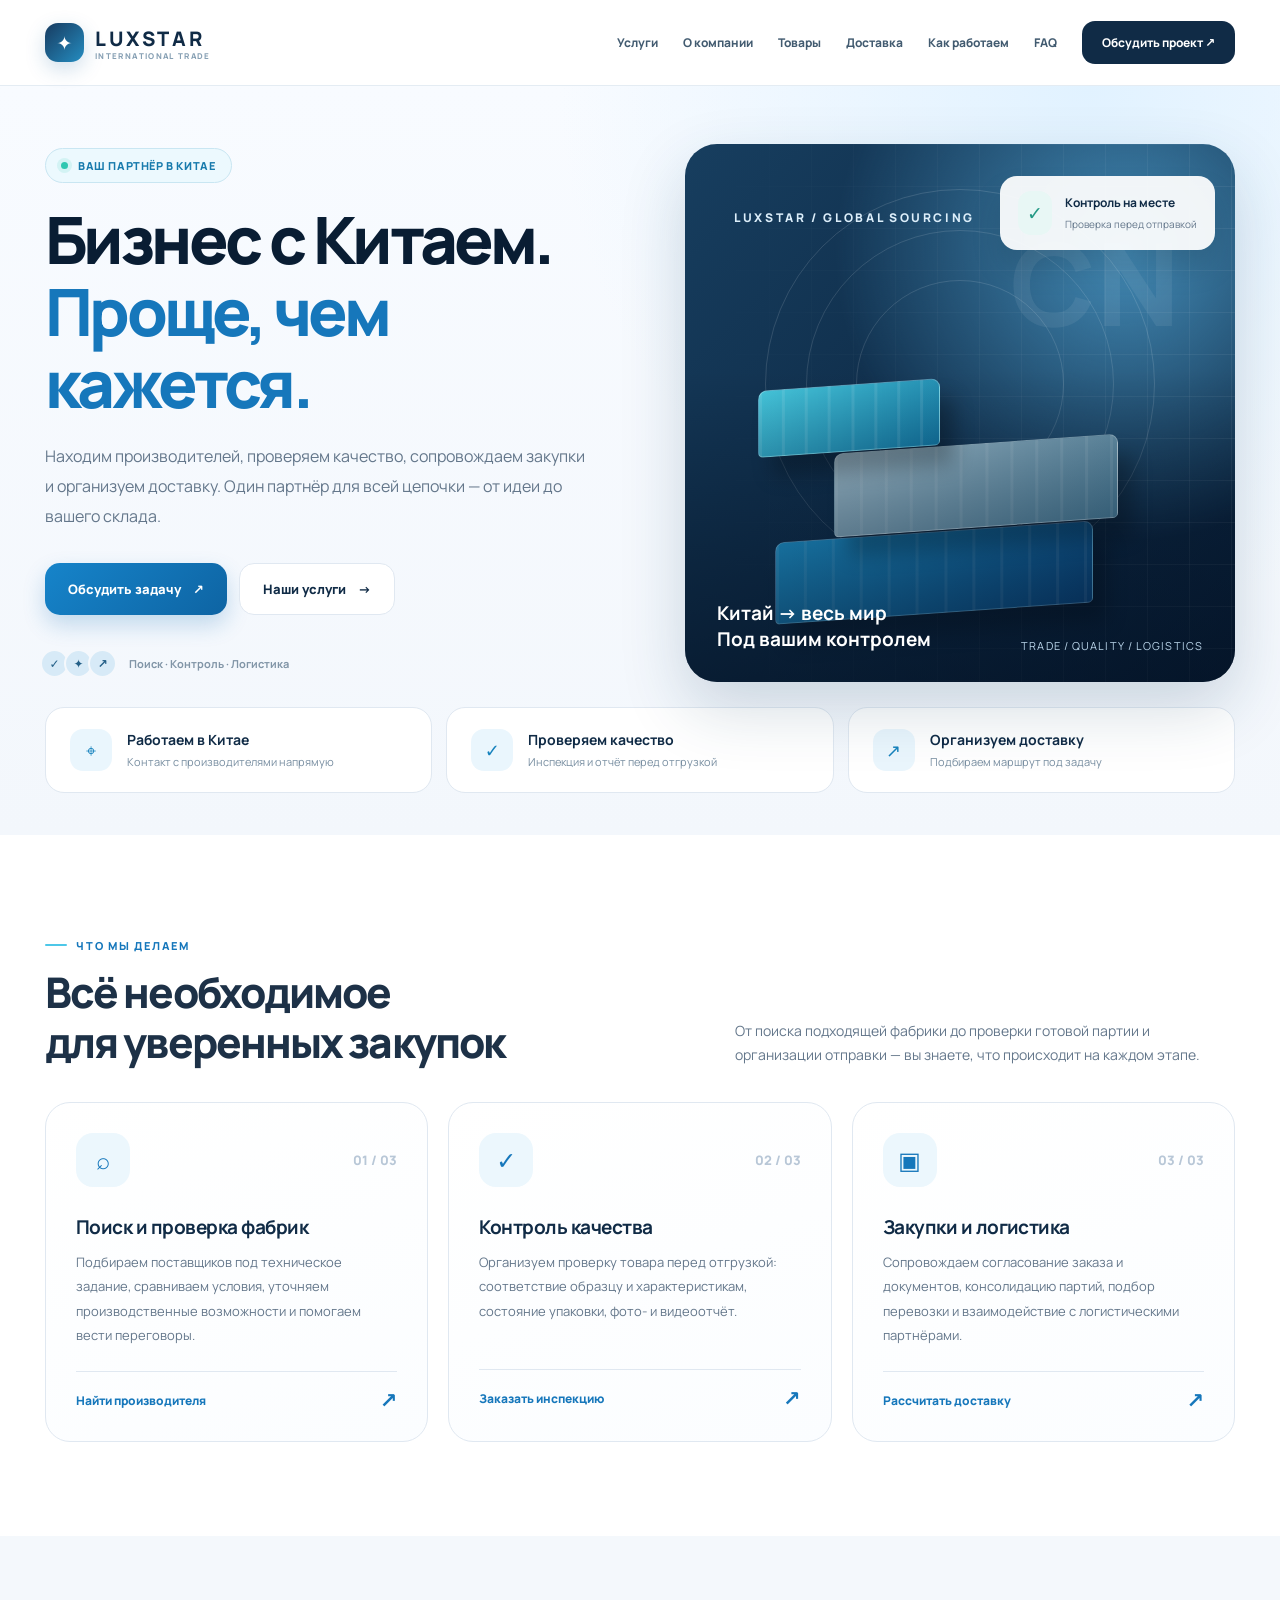
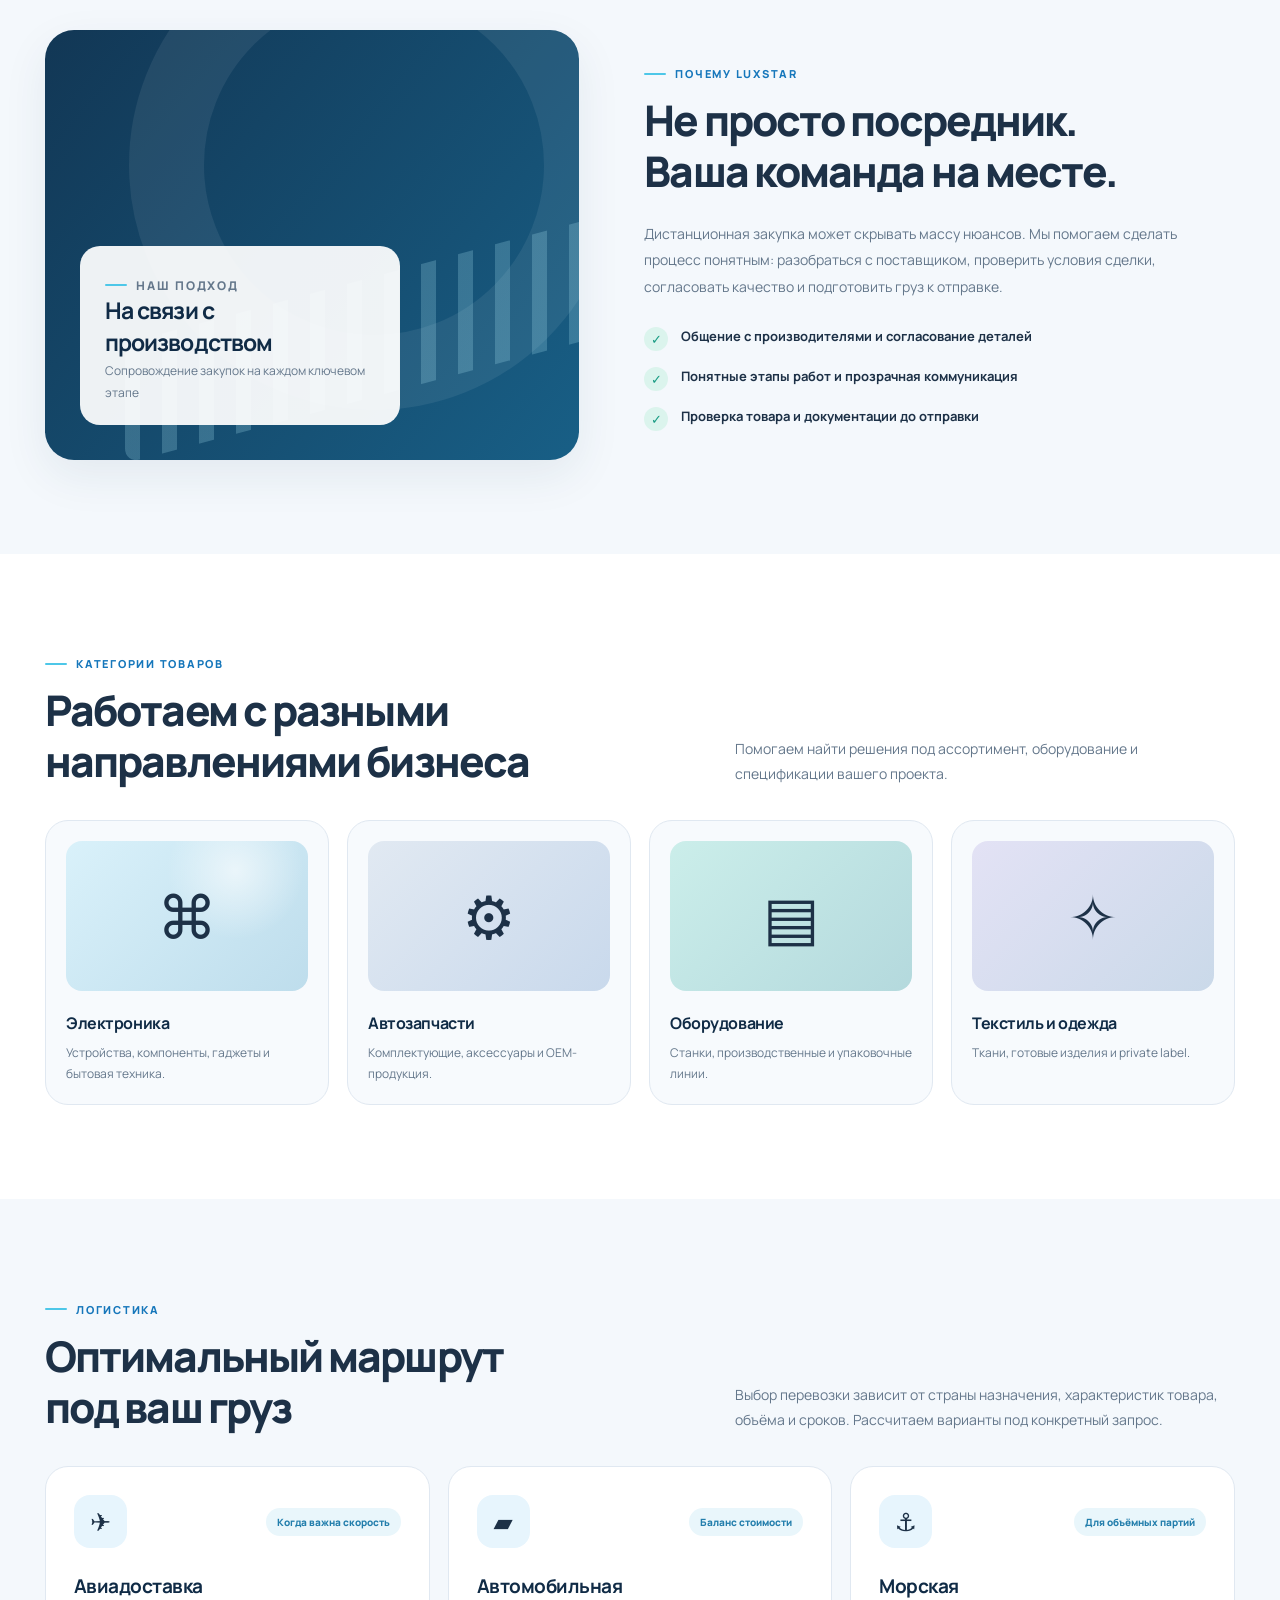
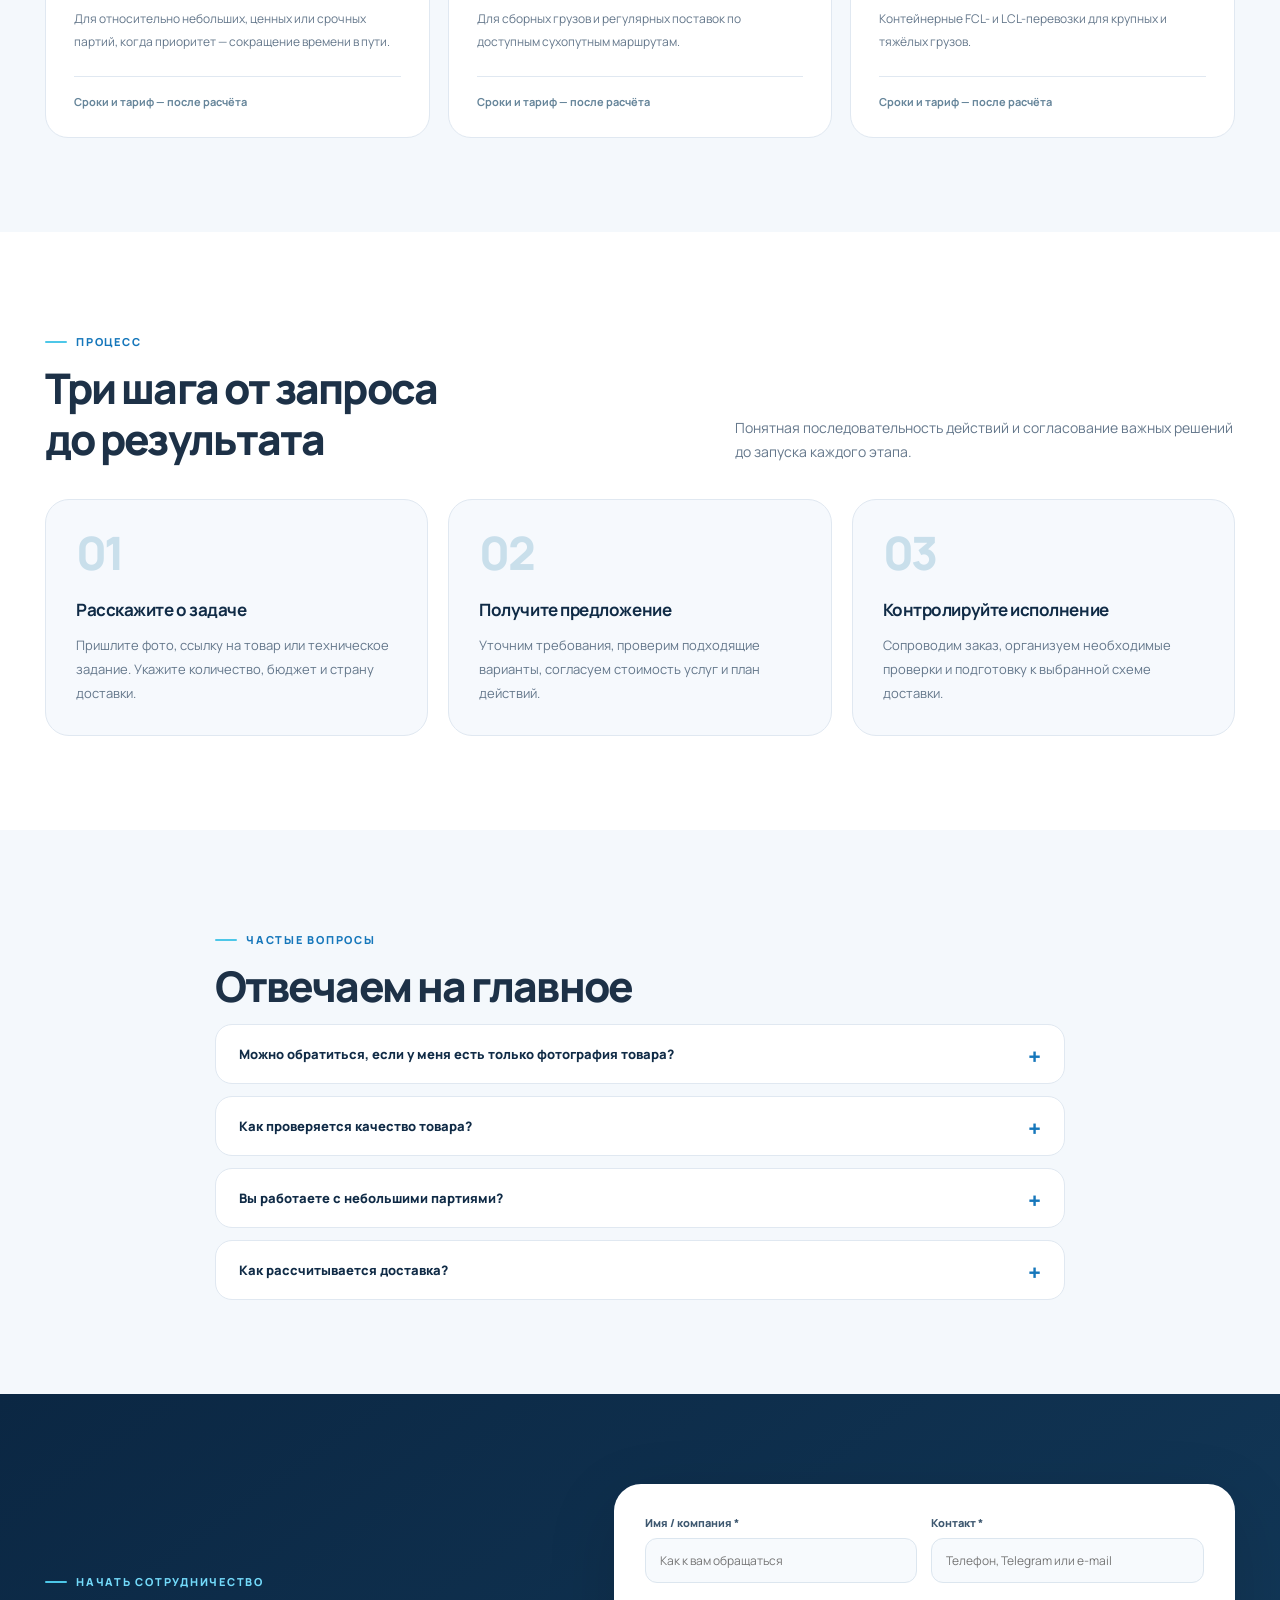
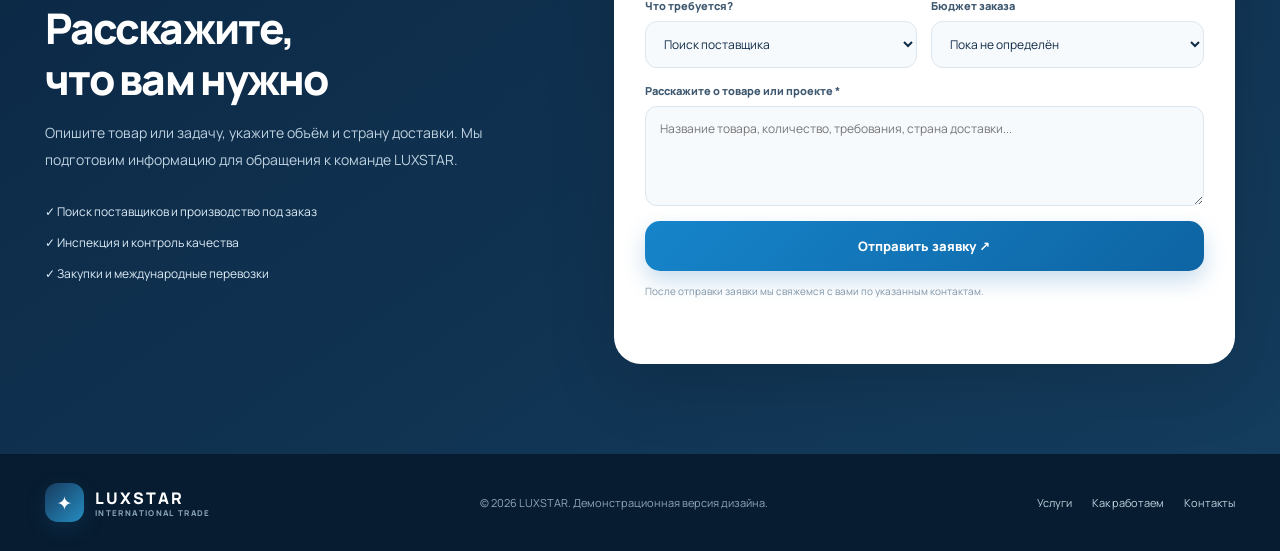
==== commit e84f9b1b: "feat: submit inquiry form to secure API" ====
--- a/index.html
+++ b/index.html
@@ -35,9 +35,9 @@
 <section class="section logistics" id="logistics"><div class="wrap"><div class="section-head"><div><span class="eyebrow">Логистика</span><h2>Оптимальный маршрут<br>под ваш груз</h2></div><p>Выбор перевозки зависит от страны назначения, характеристик товара, объёма и сроков. Рассчитаем варианты под конкретный запрос.</p></div><div class="logistics-grid"><article class="log-card"><div class="log-top"><span class="log-icon">✈</span><span class="log-tag">Когда важна скорость</span></div><h3>Авиадоставка</h3><p>Для относительно небольших, ценных или срочных партий, когда приоритет — сокращение времени в пути.</p><small>Сроки и тариф — после расчёта</small></article><article class="log-card"><div class="log-top"><span class="log-icon">▰</span><span class="log-tag">Баланс стоимости</span></div><h3>Автомобильная</h3><p>Для сборных грузов и регулярных поставок по доступным сухопутным маршрутам.</p><small>Сроки и тариф — после расчёта</small></article><article class="log-card"><div class="log-top"><span class="log-icon">⚓</span><span class="log-tag">Для объёмных партий</span></div><h3>Морская</h3><p>Контейнерные FCL- и LCL-перевозки для крупных и тяжёлых грузов.</p><small>Сроки и тариф — после расчёта</small></article></div></div></section>
 <section class="section process" id="process"><div class="wrap"><div class="section-head"><div><span class="eyebrow">Процесс</span><h2>Три шага от запроса<br>до результата</h2></div><p>Понятная последовательность действий и согласование важных решений до запуска каждого этапа.</p></div><div class="steps"><article class="step"><span class="number">01</span><h3>Расскажите о задаче</h3><p>Пришлите фото, ссылку на товар или техническое задание. Укажите количество, бюджет и страну доставки.</p></article><article class="step"><span class="number">02</span><h3>Получите предложение</h3><p>Уточним требования, проверим подходящие варианты, согласуем стоимость услуг и план действий.</p></article><article class="step"><span class="number">03</span><h3>Контролируйте исполнение</h3><p>Сопроводим заказ, организуем необходимые проверки и подготовку к выбранной схеме доставки.</p></article></div></div></section>
 <section class="section faq" id="faq"><div class="wrap faq-wrap"><span class="eyebrow">Частые вопросы</span><h2>Отвечаем на главное</h2><details><summary>Можно обратиться, если у меня есть только фотография товара?</summary><p>Да. Приложите фотографию и любую доступную информацию о назначении, количестве и характеристиках — это поможет начать поиск.</p></details><details><summary>Как проверяется качество товара?</summary><p>Программа проверки зависит от категории товара и согласованного технического задания. Возможны инспекция на фабрике, фото- и видеоотчёты, выборочные проверки.</p></details><details><summary>Вы работаете с небольшими партиями?</summary><p>Возможность зависит от товара и минимального заказа конкретной фабрики. Обсудим объём и предложим доступные варианты.</p></details><details><summary>Как рассчитывается доставка?</summary><p>Для расчёта нужны тип товара, вес, габариты, объём партии, пункт назначения и желаемые сроки. Итоговая стоимость зависит от маршрута и условий перевозки.</p></details></div></section>
-<section class="contact" id="contact"><div class="wrap contact-inner"><div><span class="eyebrow">Начать сотрудничество</span><h2>Расскажите,<br>что вам нужно</h2><p class="lead">Опишите товар или задачу, укажите объём и страну доставки. Мы подготовим информацию для обращения к команде LUXSTAR.</p><div class="contact-points"><span>✓ Поиск поставщиков и производство под заказ</span><span>✓ Инспекция и контроль качества</span><span>✓ Закупки и международные перевозки</span></div></div><form class="contact-form" id="inquiryForm"><div class="fieldrow"><div class="field"><label for="name">Имя / компания *</label><input id="name" name="name" required placeholder="Как к вам обращаться"></div><div class="field"><label for="contactInfo">Контакт *</label><input id="contactInfo" name="contactInfo" required placeholder="Телефон, Telegram или e-mail"></div></div><div class="fieldrow"><div class="field"><label for="task">Что требуется?</label><select id="task" name="task"><option>Поиск поставщика</option><option>Контроль качества</option><option>Доставка</option><option>Комплексная закупка</option></select></div><div class="field"><label for="budget">Бюджет заказа</label><select id="budget" name="budget"><option>Пока не определён</option><option>До $3 000</option><option>$3 000–15 000</option><option>$15 000–50 000</option><option>Свыше $50 000</option></select></div></div><div class="field"><label for="details">Расскажите о товаре или проекте *</label><textarea id="details" name="details" required placeholder="Название товара, количество, требования, страна доставки..."></textarea></div><button class="btn btn-primary" type="submit">Скопировать текст заявки ↗</button><p class="fineprint">Демо-форма: данные не отправляются на сервер. Кнопка копирует заявку — вы сможете переслать её удобным способом.</p><div role="status" class="status" id="formStatus" aria-live="polite"></div></form></div></section>
+<section class="contact" id="contact"><div class="wrap contact-inner"><div><span class="eyebrow">Начать сотрудничество</span><h2>Расскажите,<br>что вам нужно</h2><p class="lead">Опишите товар или задачу, укажите объём и страну доставки. Мы подготовим информацию для обращения к команде LUXSTAR.</p><div class="contact-points"><span>✓ Поиск поставщиков и производство под заказ</span><span>✓ Инспекция и контроль качества</span><span>✓ Закупки и международные перевозки</span></div></div><form class="contact-form" id="inquiryForm"><div class="fieldrow"><div class="field"><label for="name">Имя / компания *</label><input id="name" name="name" required placeholder="Как к вам обращаться"></div><div class="field"><label for="contactInfo">Контакт *</label><input id="contactInfo" name="contactInfo" required placeholder="Телефон, Telegram или e-mail"></div></div><div class="fieldrow"><div class="field"><label for="task">Что требуется?</label><select id="task" name="task"><option>Поиск поставщика</option><option>Контроль качества</option><option>Доставка</option><option>Комплексная закупка</option></select></div><div class="field"><label for="budget">Бюджет заказа</label><select id="budget" name="budget"><option>Пока не определён</option><option>До $3 000</option><option>$3 000–15 000</option><option>$15 000–50 000</option><option>Свыше $50 000</option></select></div></div><div class="field"><label for="details">Расскажите о товаре или проекте *</label><textarea id="details" name="details" required placeholder="Название товара, количество, требования, страна доставки..."></textarea></div><button class="btn btn-primary" type="submit">Отправить заявку ↗</button><p class="fineprint">После отправки заявки мы свяжемся с вами по указанным контактам.</p><div role="status" class="status" id="formStatus" aria-live="polite"></div></form></div></section>
 </main><footer class="footer"><div class="wrap footer-inner"><a class="brand" href="#top"><span class="brand-mark">✦</span><span><span class="brand-word">LUXSTAR</span><span class="brand-sub">INTERNATIONAL TRADE</span></span></a><small>© 2026 LUXSTAR. Демонстрационная версия дизайна.</small><nav class="footer-links" aria-label="Ссылки внизу страницы"><a href="#services">Услуги</a><a href="#process">Как работаем</a><a href="#contact">Контакты</a></nav></div></footer>
 <script>
-(()=>{const btn=document.getElementById('menuBtn'),nav=document.getElementById('nav');btn.addEventListener('click',()=>{const on=nav.classList.toggle('open');btn.setAttribute('aria-expanded',String(on));btn.textContent=on?'✕ Закрыть':'☰ Меню'});nav.querySelectorAll('a').forEach(a=>a.addEventListener('click',()=>{nav.classList.remove('open');btn.setAttribute('aria-expanded','false');btn.textContent='☰ Меню'}));const form=document.getElementById('inquiryForm'),status=document.getElementById('formStatus');form.addEventListener('submit',async e=>{e.preventDefault();const d=new FormData(form);const val=k=>String(d.get(k)||'').trim();const msg=['Заявка LUXSTAR','Имя / компания: '+val('name'),'Контакт: '+val('contactInfo'),'Задача: '+val('task'),'Бюджет: '+val('budget'),'Описание: '+val('details')].join('\n');try{await navigator.clipboard.writeText(msg);status.textContent='Заявка скопирована. Теперь её можно отправить представителю LUXSTAR.'}catch{const ta=document.createElement('textarea');ta.value=msg;ta.style.position='fixed';ta.style.opacity='0';document.body.appendChild(ta);ta.select();const ok=document.execCommand('copy');ta.remove();status.textContent=ok?'Заявка скопирована. Теперь её можно отправить представителю LUXSTAR.':'Не удалось скопировать автоматически. Выделите и скопируйте текст заявки вручную.';if(!ok){status.textContent=msg;status.style.whiteSpace='pre-wrap'}}}})();
+(()=>{const btn=document.getElementById('menuBtn'),nav=document.getElementById('nav');btn.addEventListener('click',()=>{const on=nav.classList.toggle('open');btn.setAttribute('aria-expanded',String(on));btn.textContent=on?'✕ Закрыть':'☰ Меню'});nav.querySelectorAll('a').forEach(a=>a.addEventListener('click',()=>{nav.classList.remove('open');btn.setAttribute('aria-expanded','false');btn.textContent='☰ Меню'}));const form=document.getElementById('inquiryForm'),status=document.getElementById('formStatus');form.addEventListener('submit',async e=>{e.preventDefault();if(!form.reportValidity())return;const button=form.querySelector('button[type="submit"]');const original=button.textContent;button.disabled=true;button.textContent='Отправляем…';status.textContent='Отправка заявки…';try{const response=await fetch('/api/inquiry',{method:'POST',headers:{'Content-Type':'application/json'},body:JSON.stringify(Object.fromEntries(new FormData(form)))});if(!response.ok)throw new Error('Request failed');form.reset();status.textContent='Заявка успешно отправлена! Мы свяжемся с вами в ближайшее время.'}catch(error){console.error('Inquiry submission failed:',error);status.textContent='Не удалось отправить заявку. Попробуйте ещё раз позже или свяжитесь с нами по контактам на сайте.'}finally{button.disabled=false;button.textContent=original}}))();
 </script>
 </body></html>
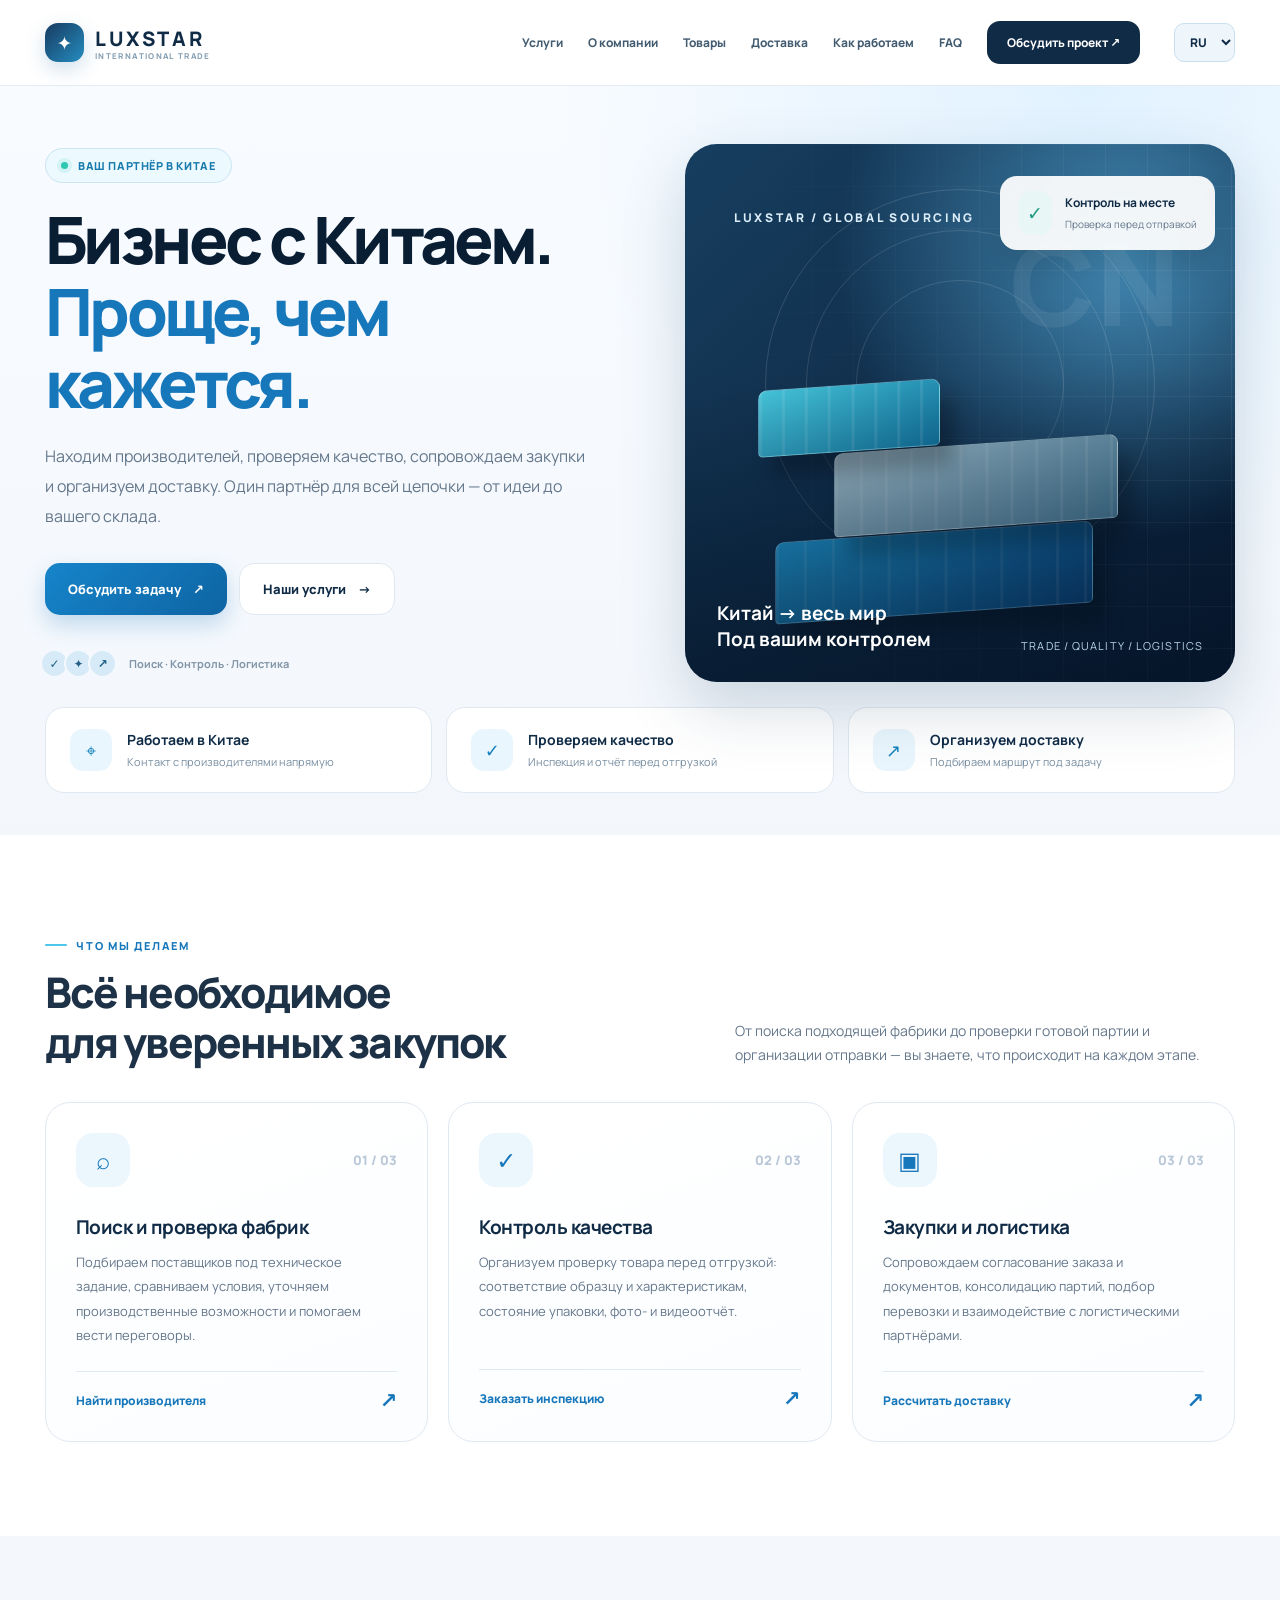
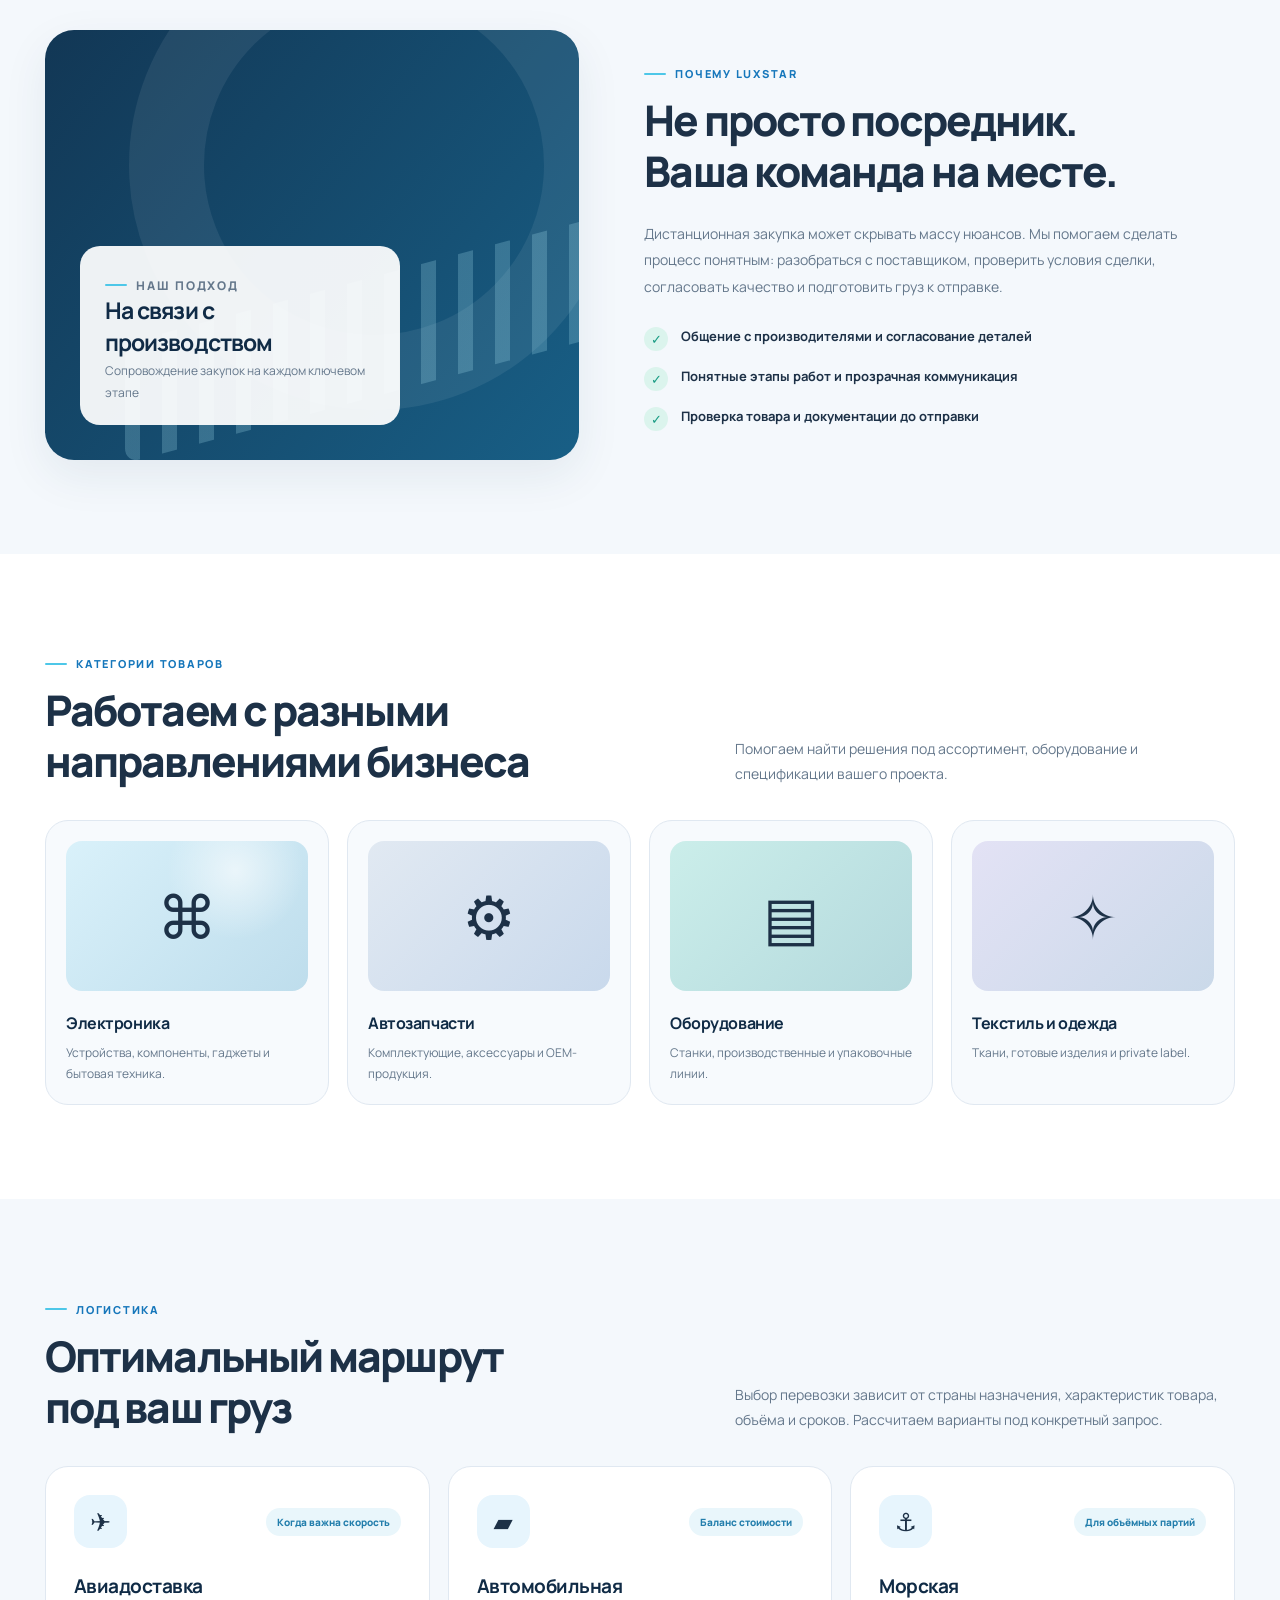
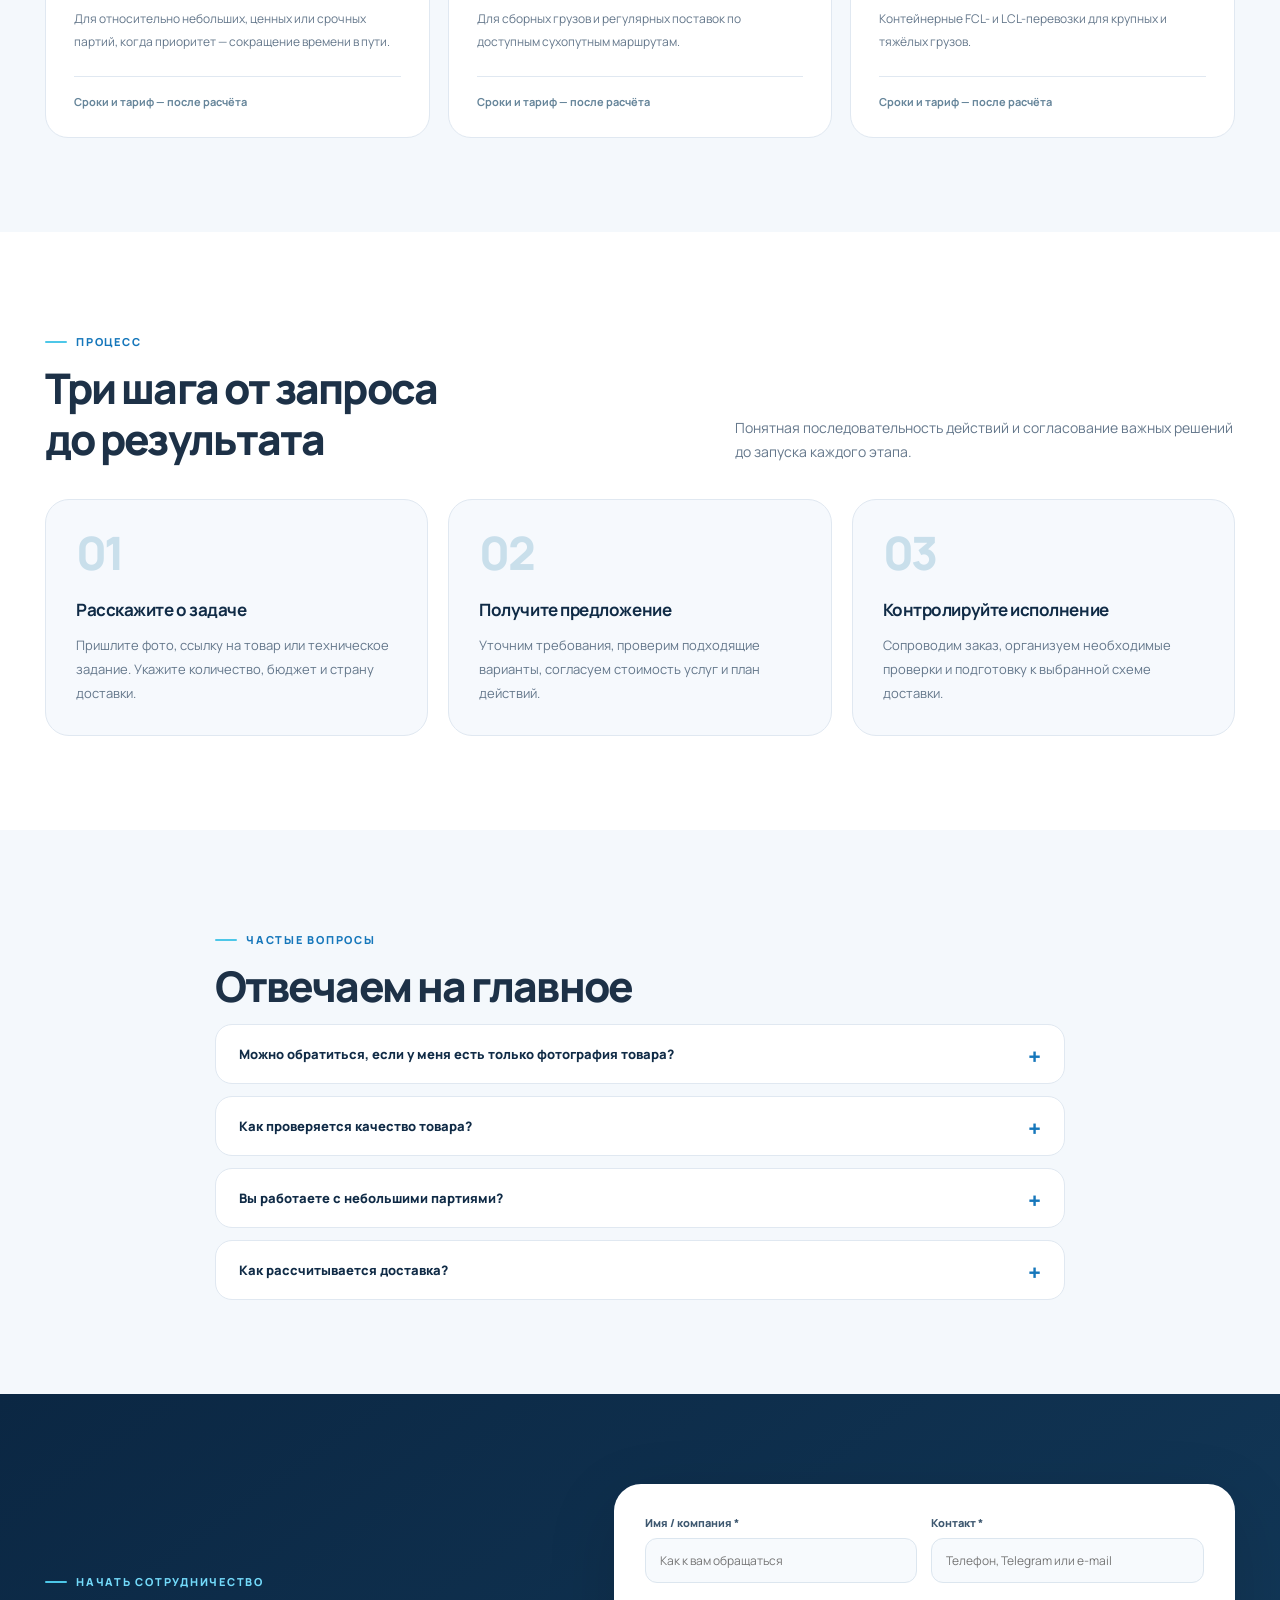
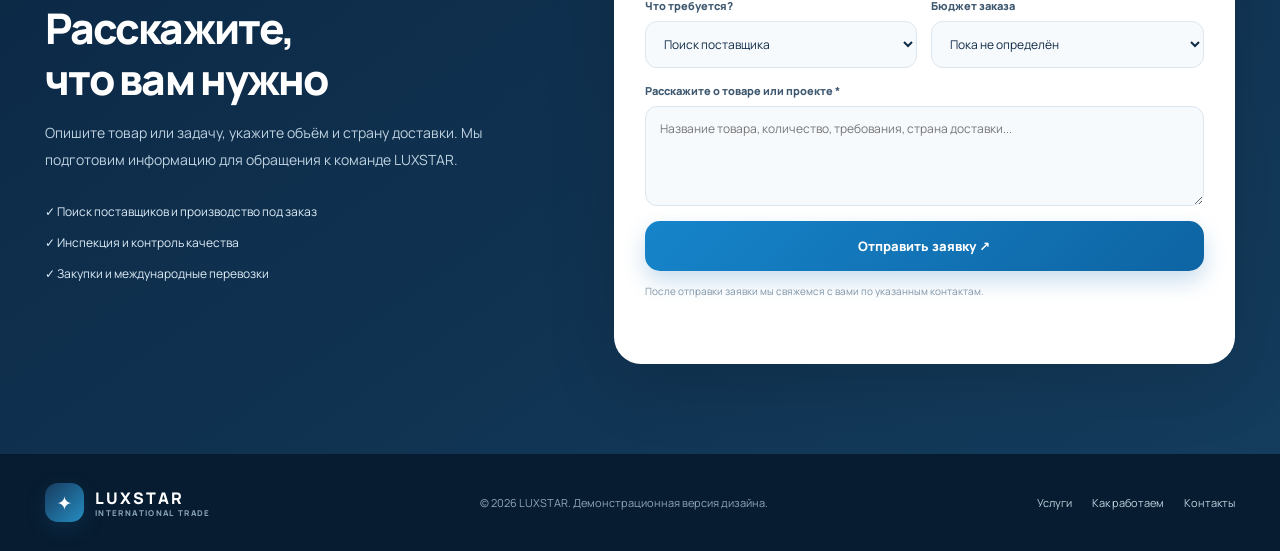
==== commit 5bd9581c: "feat: add RU/EN language selector and load localization" ====
--- a/index.html
+++ b/index.html
@@ -22,6 +22,7 @@
 @media(max-width:850px){.menu-btn{display:block;margin-left:auto}.nav{display:none;position:absolute;top:74px;left:16px;right:16px;background:white;border:1px solid var(--stroke);border-radius:20px;box-shadow:var(--shadow);padding:19px;flex-direction:column;align-items:stretch;gap:0}.nav.open{display:flex}.nav a{padding:12px;font-size:13px}.nav-cta{text-align:center;margin-top:8px}.header-inner{min-height:74px}.hero-grid,.about-grid,.contact-inner{grid-template-columns:1fr}.hero{padding-top:38px}.hero-visual{min-height:450px}.about-grid{gap:30px}.cards,.logistics-grid,.steps{grid-template-columns:repeat(2,minmax(0,1fr))}.product-grid{grid-template-columns:repeat(2,minmax(0,1fr))}.contact-inner{gap:30px}.section{padding:70px 0}}
 @media(max-width:580px){.wrap{width:min(100% - 30px,1190px)}.section{padding:58px 0}.section-head{display:block;margin-bottom:25px}.section-head p{margin-top:13px}.hero{padding:28px 0 20px}h1{font-size:clamp(39px,10.5vw,55px)}.hero-desc{font-size:14px}.hero-visual{min-height:345px;border-radius:23px}.orb{transform:scale(.7);transform-origin:top center;left:calc(50% - 195px)}.container-art{bottom:60px;height:180px}.block.b1{height:60px}.block.b2{height:65px;bottom:61px}.block.b3{height:53px;bottom:126px}.visual-float{top:18px;right:13px;padding:10px 12px}.visual-float strong{font-size:10px}.visual-float small{font-size:9px}.art-top{font-size:9px}.art-bottom{left:19px;right:19px;bottom:18px}.art-bottom strong{font-size:14px}.art-bottom small{font-size:9px}.stats,.cards,.logistics-grid,.steps{grid-template-columns:1fr}.stats{gap:10px}.stat{padding:16px}.product-grid{gap:12px}.product-card{padding:12px;border-radius:17px}.product-graphic{height:110px;font-size:45px}.product-card h3{font-size:13px}.product-card p{font-size:11px}.service-card,.log-card,.step{padding:24px}.service-card p{min-height:0}.about-scene{min-height:350px}.fieldrow{grid-template-columns:1fr;gap:0}.contact-form{padding:22px}.footer-inner{flex-direction:column;align-items:start}.btn{padding:15px 19px}.brand-word{font-size:18px}}
 @media(prefers-reduced-motion:reduce){*,*:before,*:after{scroll-behavior:auto!important;transition:none!important}}
+.language-picker{margin-left:10px;flex-shrink:0}.language-picker select{background:#eef6fc;border:1px solid #c9dfed;border-radius:10px;padding:9px 11px;color:#102b46;font-size:12px;font-weight:800;cursor:pointer}.language-picker select:focus-visible{outline:3px solid #4dc7e8;outline-offset:2px}.visually-hidden{position:absolute!important;width:1px;height:1px;padding:0;margin:-1px;overflow:hidden;clip:rect(0,0,0,0);white-space:nowrap;border:0}@media(max-width:800px){.header-inner{flex-wrap:wrap}.language-picker{margin-left:auto}}
 </style>
 </head>
 <body>
@@ -38,6 +39,7 @@
 <section class="contact" id="contact"><div class="wrap contact-inner"><div><span class="eyebrow">Начать сотрудничество</span><h2>Расскажите,<br>что вам нужно</h2><p class="lead">Опишите товар или задачу, укажите объём и страну доставки. Мы подготовим информацию для обращения к команде LUXSTAR.</p><div class="contact-points"><span>✓ Поиск поставщиков и производство под заказ</span><span>✓ Инспекция и контроль качества</span><span>✓ Закупки и международные перевозки</span></div></div><form class="contact-form" id="inquiryForm"><div class="fieldrow"><div class="field"><label for="name">Имя / компания *</label><input id="name" name="name" required placeholder="Как к вам обращаться"></div><div class="field"><label for="contactInfo">Контакт *</label><input id="contactInfo" name="contactInfo" required placeholder="Телефон, Telegram или e-mail"></div></div><div class="fieldrow"><div class="field"><label for="task">Что требуется?</label><select id="task" name="task"><option>Поиск поставщика</option><option>Контроль качества</option><option>Доставка</option><option>Комплексная закупка</option></select></div><div class="field"><label for="budget">Бюджет заказа</label><select id="budget" name="budget"><option>Пока не определён</option><option>До $3 000</option><option>$3 000–15 000</option><option>$15 000–50 000</option><option>Свыше $50 000</option></select></div></div><div class="field"><label for="details">Расскажите о товаре или проекте *</label><textarea id="details" name="details" required placeholder="Название товара, количество, требования, страна доставки..."></textarea></div><button class="btn btn-primary" type="submit">Отправить заявку ↗</button><p class="fineprint">После отправки заявки мы свяжемся с вами по указанным контактам.</p><div role="status" class="status" id="formStatus" aria-live="polite"></div></form></div></section>
 </main><footer class="footer"><div class="wrap footer-inner"><a class="brand" href="#top"><span class="brand-mark">✦</span><span><span class="brand-word">LUXSTAR</span><span class="brand-sub">INTERNATIONAL TRADE</span></span></a><small>© 2026 LUXSTAR. Демонстрационная версия дизайна.</small><nav class="footer-links" aria-label="Ссылки внизу страницы"><a href="#services">Услуги</a><a href="#process">Как работаем</a><a href="#contact">Контакты</a></nav></div></footer>
 <script>
-(()=>{const btn=document.getElementById('menuBtn'),nav=document.getElementById('nav');btn.addEventListener('click',()=>{const on=nav.classList.toggle('open');btn.setAttribute('aria-expanded',String(on));btn.textContent=on?'✕ Закрыть':'☰ Меню'});nav.querySelectorAll('a').forEach(a=>a.addEventListener('click',()=>{nav.classList.remove('open');btn.setAttribute('aria-expanded','false');btn.textContent='☰ Меню'}));const form=document.getElementById('inquiryForm'),status=document.getElementById('formStatus');form.addEventListener('submit',async e=>{e.preventDefault();if(!form.reportValidity())return;const button=form.querySelector('button[type="submit"]');const original=button.textContent;button.disabled=true;button.textContent='Отправляем…';status.textContent='Отправка заявки…';try{const response=await fetch('/api/inquiry',{method:'POST',headers:{'Content-Type':'application/json'},body:JSON.stringify(Object.fromEntries(new FormData(form)))});if(!response.ok)throw new Error('Request failed');form.reset();status.textContent='Заявка успешно отправлена! Мы свяжемся с вами в ближайшее время.'}catch(error){console.error('Inquiry submission failed:',error);status.textContent='Не удалось отправить заявку. Попробуйте ещё раз позже или свяжитесь с нами по контактам на сайте.'}finally{button.disabled=false;button.textContent=original}}))();
+(()=>{const btn=document.getElementById('menuBtn'),nav=document.getElementById('nav');btn.addEventListener('click',()=>{const on=nav.classList.toggle('open');btn.setAttribute('aria-expanded',String(on));btn.textContent=on?'✕ Закрыть':'☰ Меню'});nav.querySelectorAll('a').forEach(a=>a.addEventListener('click',()=>{nav.classList.remove('open');btn.setAttribute('aria-expanded','false');btn.textContent='☰ Меню'}));const form=document.getElementById('inquiryForm'),status=document.getElementById('formStatus');form.addEventListener('submit',async e=>{e.preventDefault();if(!form.reportValidity())return;const button=form.querySelector('button[type="submit"]');const original=button.textContent;button.disabled=true;button.textContent='Отправляем…';status.textContent='Отправка заявки…';try{const response=await fetch('/api/inquiry',{method:'POST',headers:{'Content-Type':'application/json'},body:JSON.stringify(Object.fromEntries(new FormData(form)))});if(!response.ok)throw new Error('Request failed');form.reset();status.textContent='Заявка успешно отправлена! Мы свяжемся с вами в ближайшее время.'}catch(error){console.error('Inquiry submission failed:',error);status.textContent='Не удалось отправить заявку. Попробуйте ещё раз позже или свяжитесь с нами по контактам на сайте.'}finally{button.disabled=false;button.textContent=original}})})();
 </script>
+<script src="js/i18n.js" defer></script>
 </body></html>
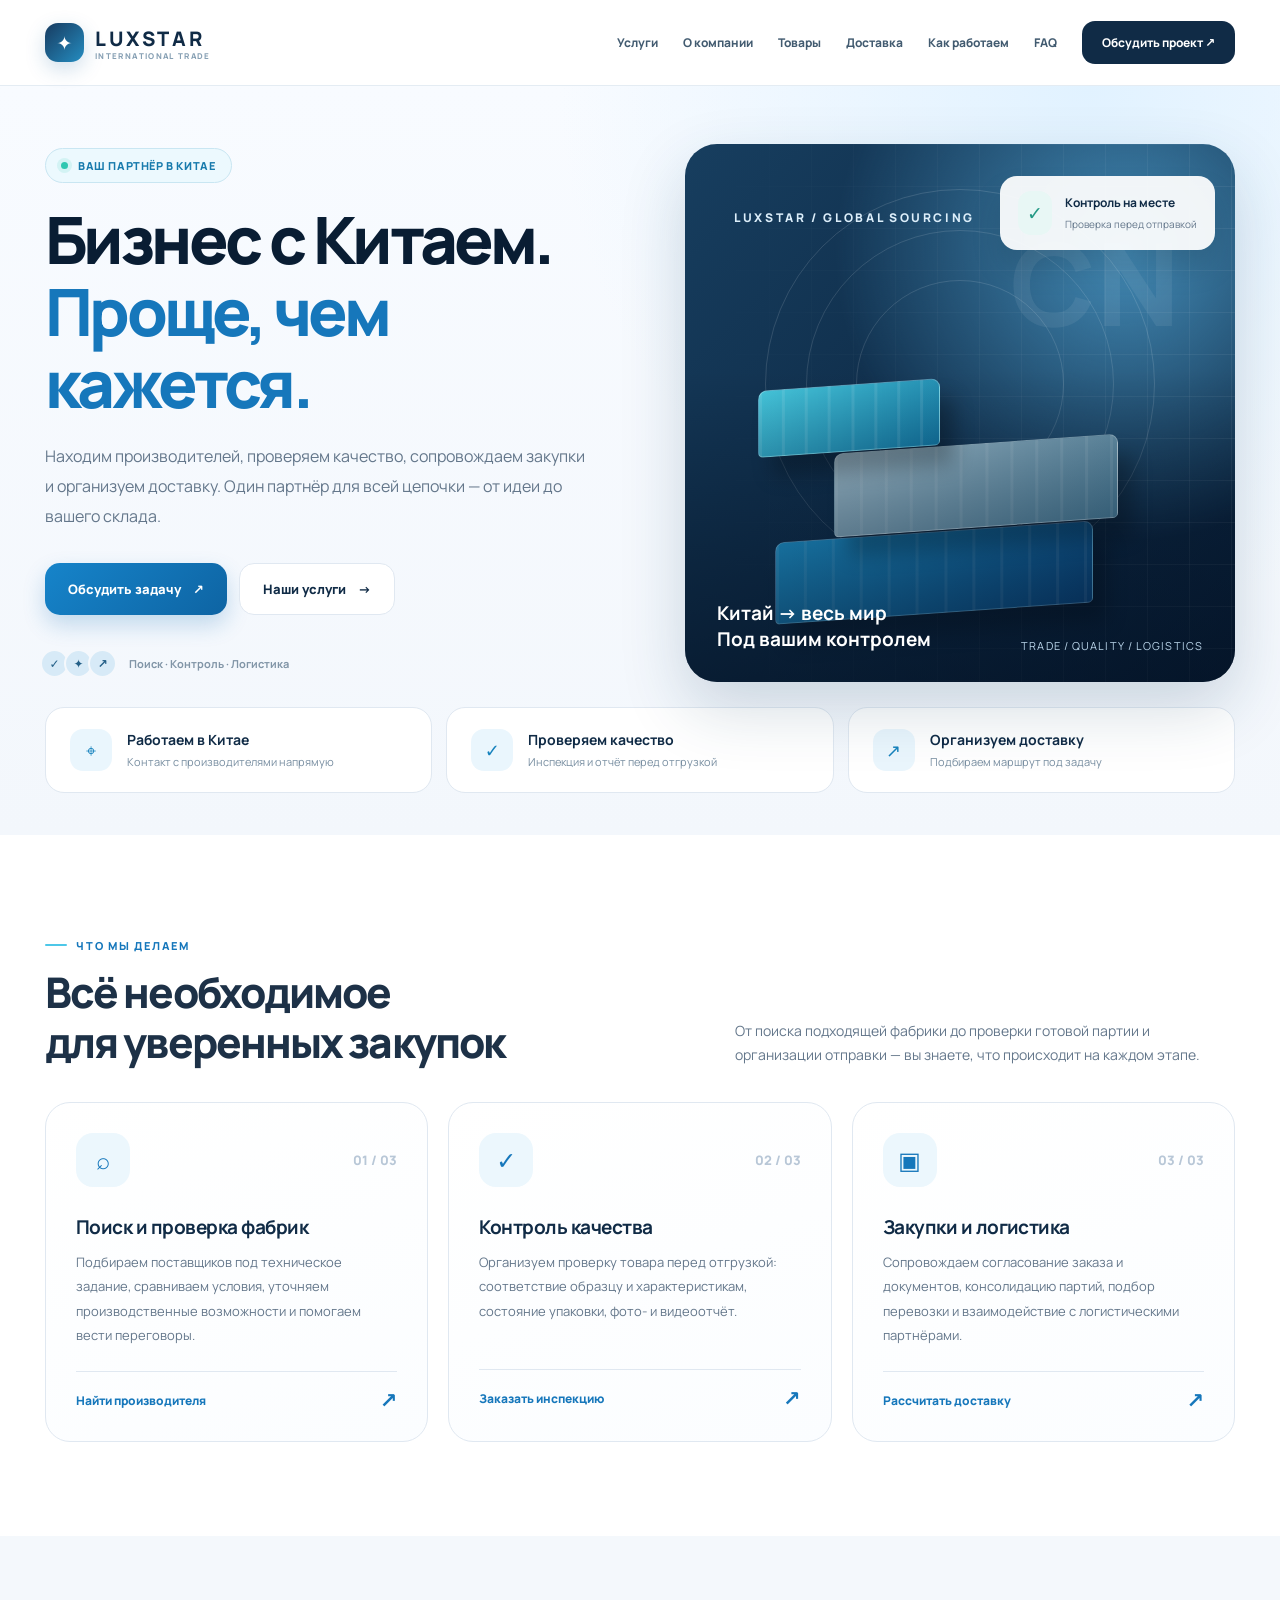
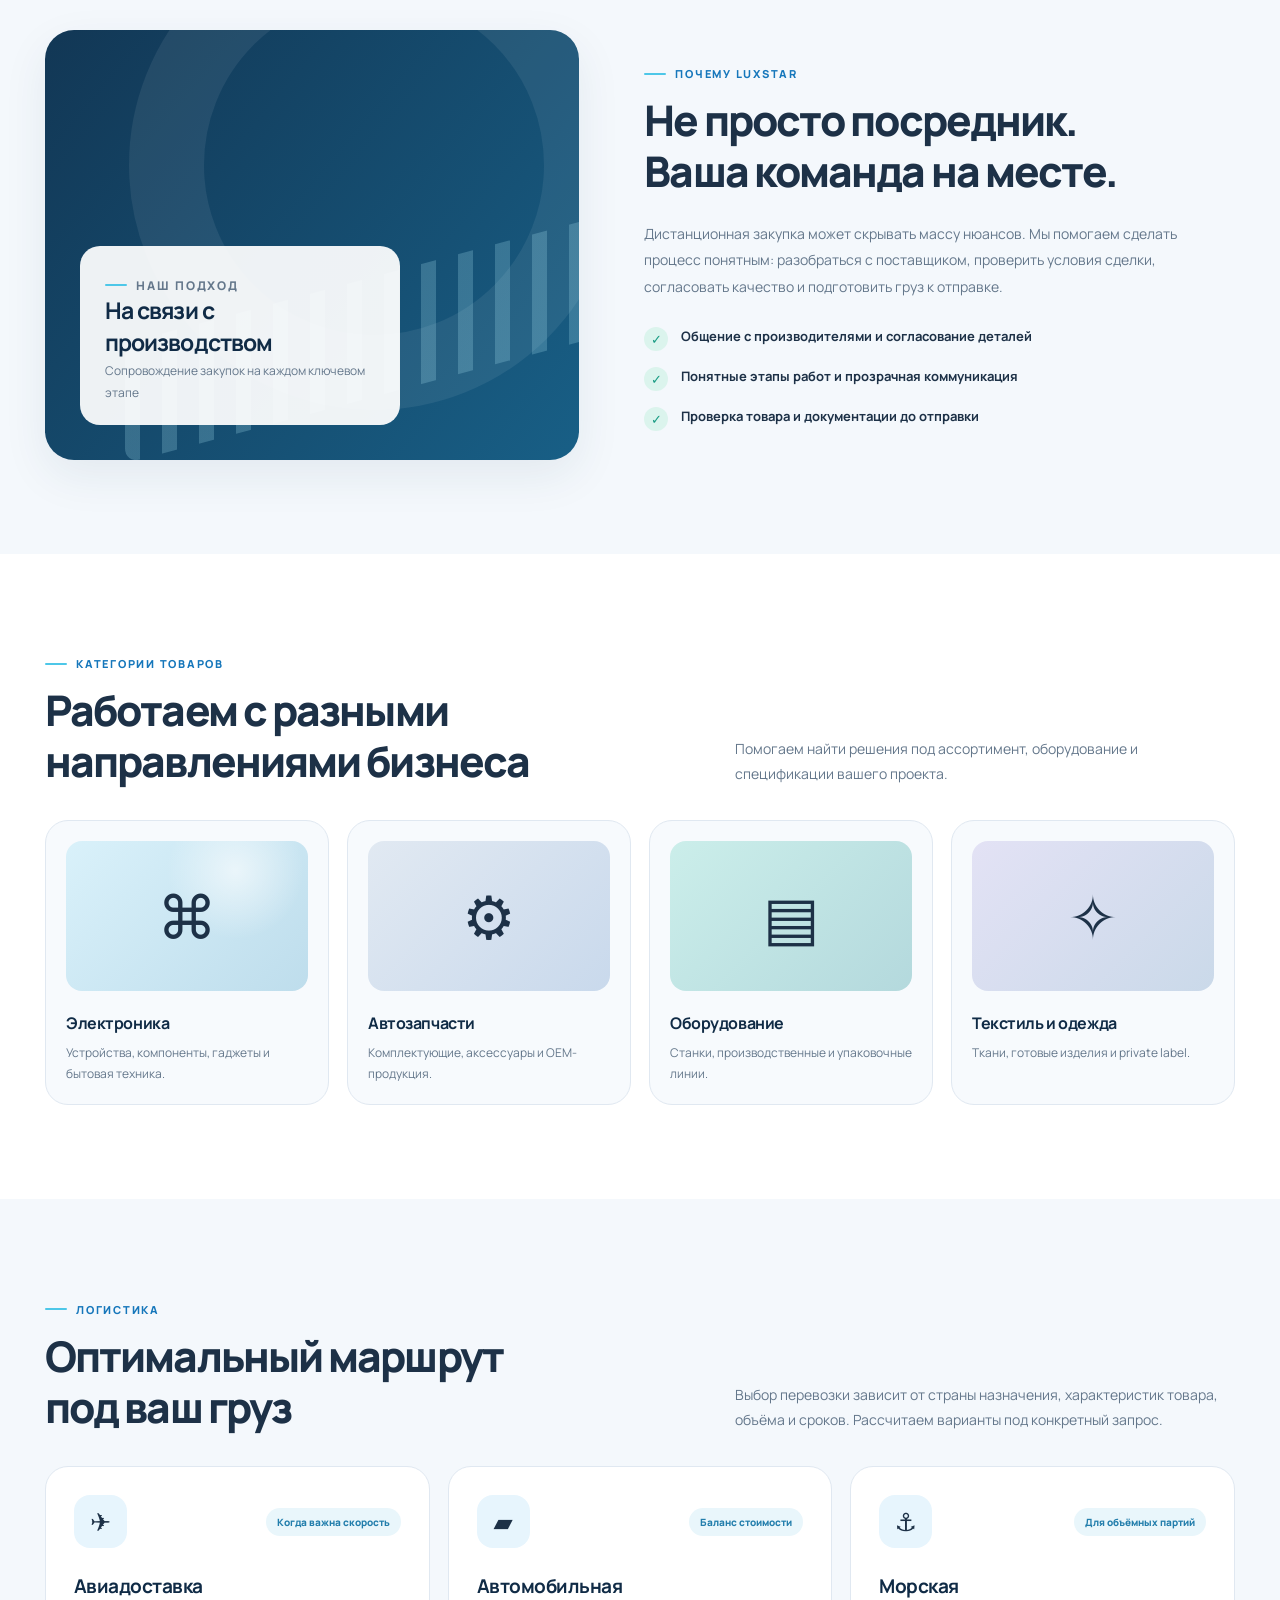
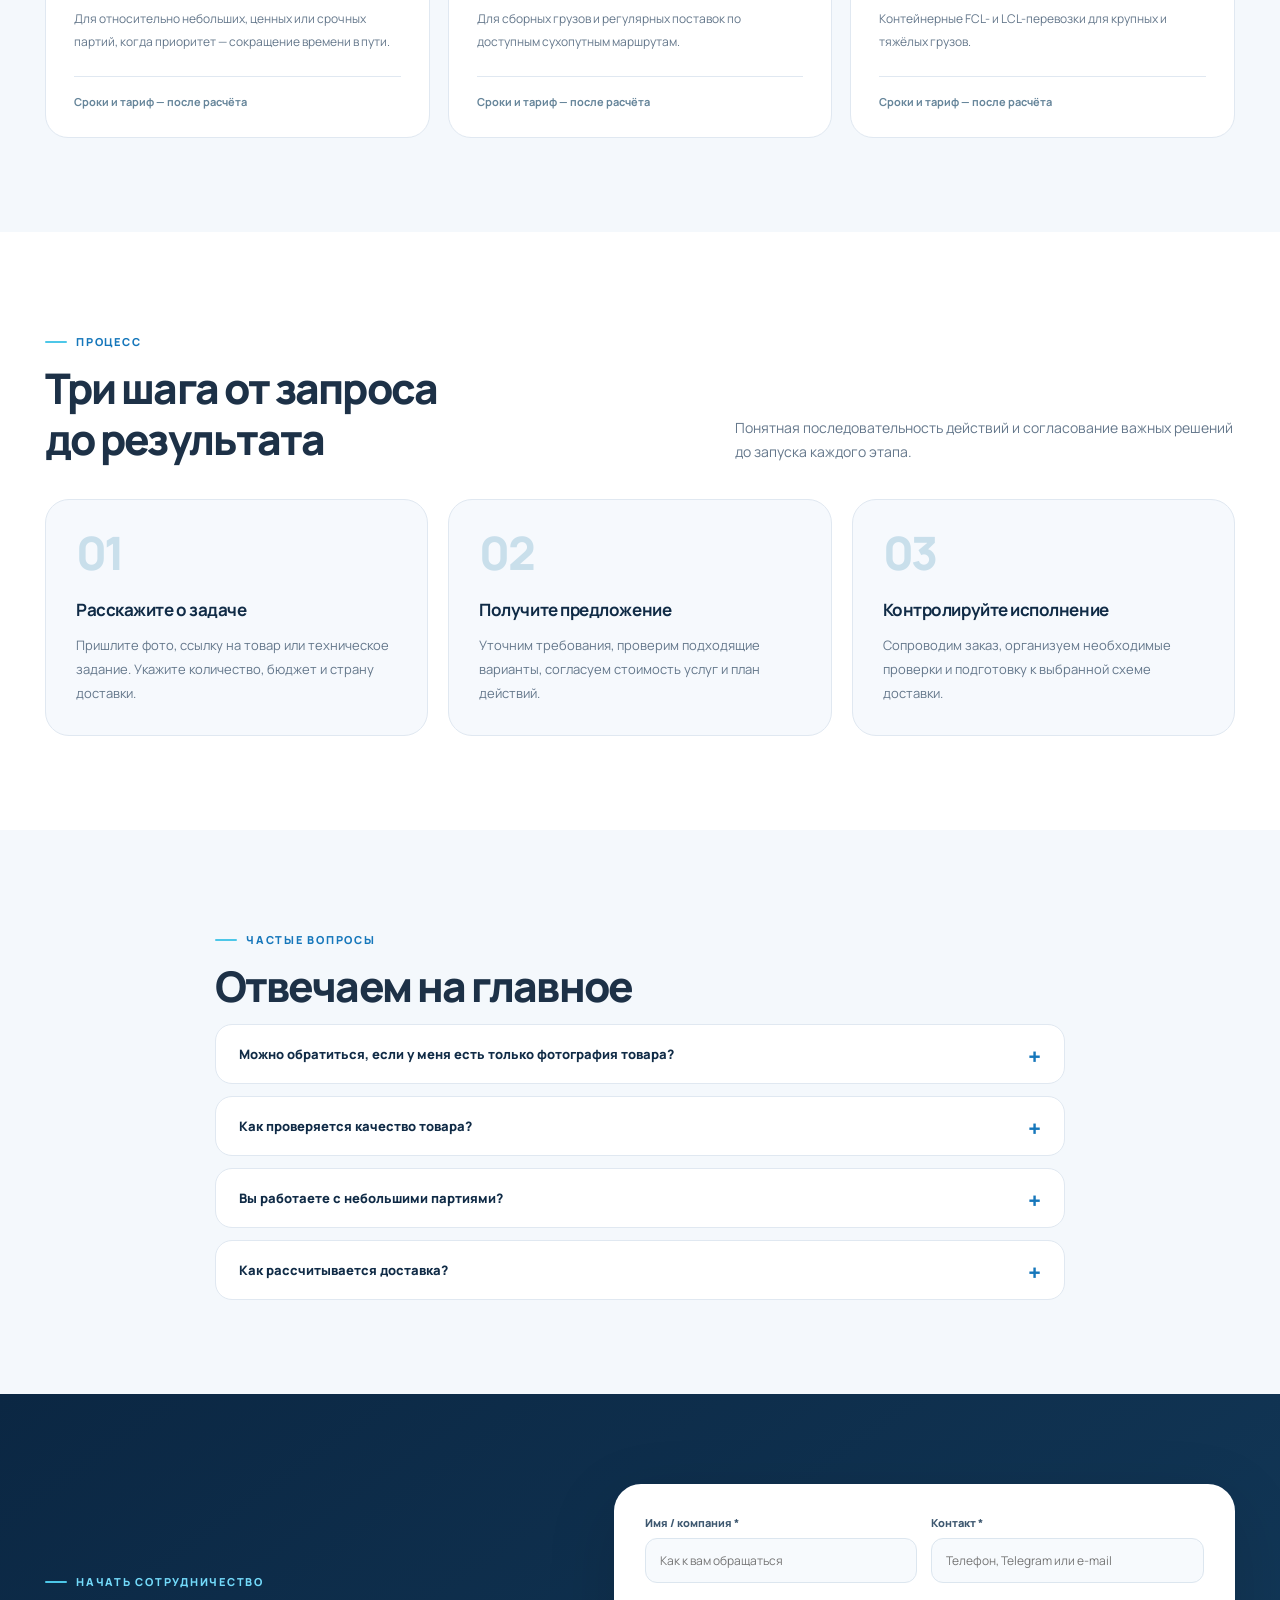
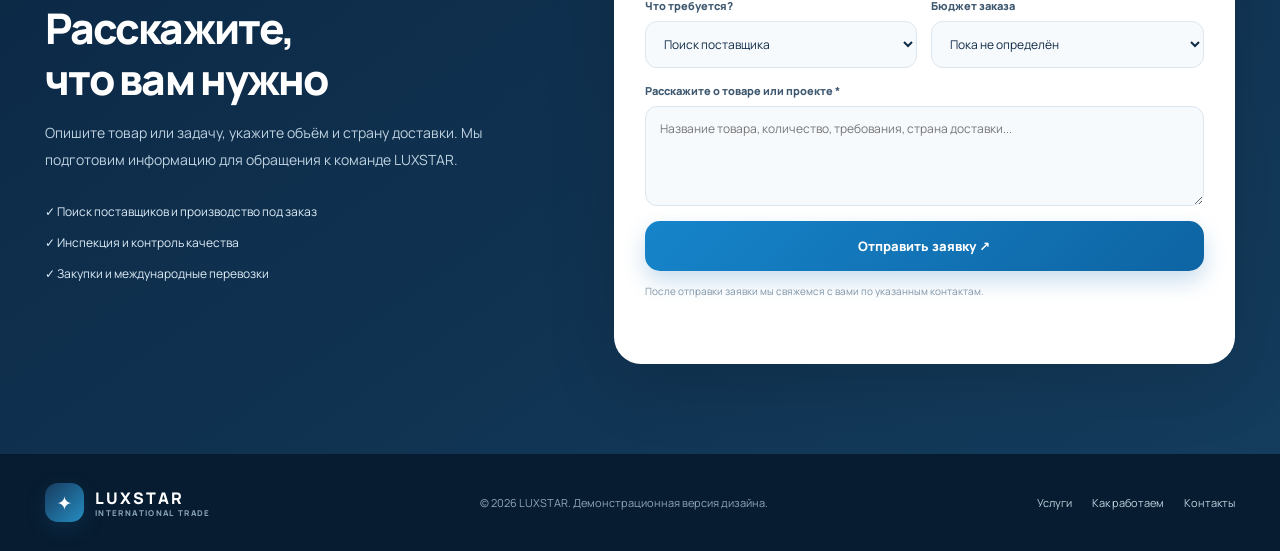
==== commit 1cc1d7d9: "Merge d95916dbb0abb42d27b5808c9e3e84599ec83a48 into bae8851c948651027ae4b7603240857cf42b7098" ====
--- a/index.html
+++ b/index.html
@@ -22,7 +22,6 @@
 @media(max-width:850px){.menu-btn{display:block;margin-left:auto}.nav{display:none;position:absolute;top:74px;left:16px;right:16px;background:white;border:1px solid var(--stroke);border-radius:20px;box-shadow:var(--shadow);padding:19px;flex-direction:column;align-items:stretch;gap:0}.nav.open{display:flex}.nav a{padding:12px;font-size:13px}.nav-cta{text-align:center;margin-top:8px}.header-inner{min-height:74px}.hero-grid,.about-grid,.contact-inner{grid-template-columns:1fr}.hero{padding-top:38px}.hero-visual{min-height:450px}.about-grid{gap:30px}.cards,.logistics-grid,.steps{grid-template-columns:repeat(2,minmax(0,1fr))}.product-grid{grid-template-columns:repeat(2,minmax(0,1fr))}.contact-inner{gap:30px}.section{padding:70px 0}}
 @media(max-width:580px){.wrap{width:min(100% - 30px,1190px)}.section{padding:58px 0}.section-head{display:block;margin-bottom:25px}.section-head p{margin-top:13px}.hero{padding:28px 0 20px}h1{font-size:clamp(39px,10.5vw,55px)}.hero-desc{font-size:14px}.hero-visual{min-height:345px;border-radius:23px}.orb{transform:scale(.7);transform-origin:top center;left:calc(50% - 195px)}.container-art{bottom:60px;height:180px}.block.b1{height:60px}.block.b2{height:65px;bottom:61px}.block.b3{height:53px;bottom:126px}.visual-float{top:18px;right:13px;padding:10px 12px}.visual-float strong{font-size:10px}.visual-float small{font-size:9px}.art-top{font-size:9px}.art-bottom{left:19px;right:19px;bottom:18px}.art-bottom strong{font-size:14px}.art-bottom small{font-size:9px}.stats,.cards,.logistics-grid,.steps{grid-template-columns:1fr}.stats{gap:10px}.stat{padding:16px}.product-grid{gap:12px}.product-card{padding:12px;border-radius:17px}.product-graphic{height:110px;font-size:45px}.product-card h3{font-size:13px}.product-card p{font-size:11px}.service-card,.log-card,.step{padding:24px}.service-card p{min-height:0}.about-scene{min-height:350px}.fieldrow{grid-template-columns:1fr;gap:0}.contact-form{padding:22px}.footer-inner{flex-direction:column;align-items:start}.btn{padding:15px 19px}.brand-word{font-size:18px}}
 @media(prefers-reduced-motion:reduce){*,*:before,*:after{scroll-behavior:auto!important;transition:none!important}}
-.language-picker{margin-left:10px;flex-shrink:0}.language-picker select{background:#eef6fc;border:1px solid #c9dfed;border-radius:10px;padding:9px 11px;color:#102b46;font-size:12px;font-weight:800;cursor:pointer}.language-picker select:focus-visible{outline:3px solid #4dc7e8;outline-offset:2px}.visually-hidden{position:absolute!important;width:1px;height:1px;padding:0;margin:-1px;overflow:hidden;clip:rect(0,0,0,0);white-space:nowrap;border:0}@media(max-width:800px){.header-inner{flex-wrap:wrap}.language-picker{margin-left:auto}}
 </style>
 </head>
 <body>
@@ -41,5 +40,4 @@
 <script>
 (()=>{const btn=document.getElementById('menuBtn'),nav=document.getElementById('nav');btn.addEventListener('click',()=>{const on=nav.classList.toggle('open');btn.setAttribute('aria-expanded',String(on));btn.textContent=on?'✕ Закрыть':'☰ Меню'});nav.querySelectorAll('a').forEach(a=>a.addEventListener('click',()=>{nav.classList.remove('open');btn.setAttribute('aria-expanded','false');btn.textContent='☰ Меню'}));const form=document.getElementById('inquiryForm'),status=document.getElementById('formStatus');form.addEventListener('submit',async e=>{e.preventDefault();if(!form.reportValidity())return;const button=form.querySelector('button[type="submit"]');const original=button.textContent;button.disabled=true;button.textContent='Отправляем…';status.textContent='Отправка заявки…';try{const response=await fetch('/api/inquiry',{method:'POST',headers:{'Content-Type':'application/json'},body:JSON.stringify(Object.fromEntries(new FormData(form)))});if(!response.ok)throw new Error('Request failed');form.reset();status.textContent='Заявка успешно отправлена! Мы свяжемся с вами в ближайшее время.'}catch(error){console.error('Inquiry submission failed:',error);status.textContent='Не удалось отправить заявку. Попробуйте ещё раз позже или свяжитесь с нами по контактам на сайте.'}finally{button.disabled=false;button.textContent=original}})})();
 </script>
-<script src="js/i18n.js" defer></script>
 </body></html>
